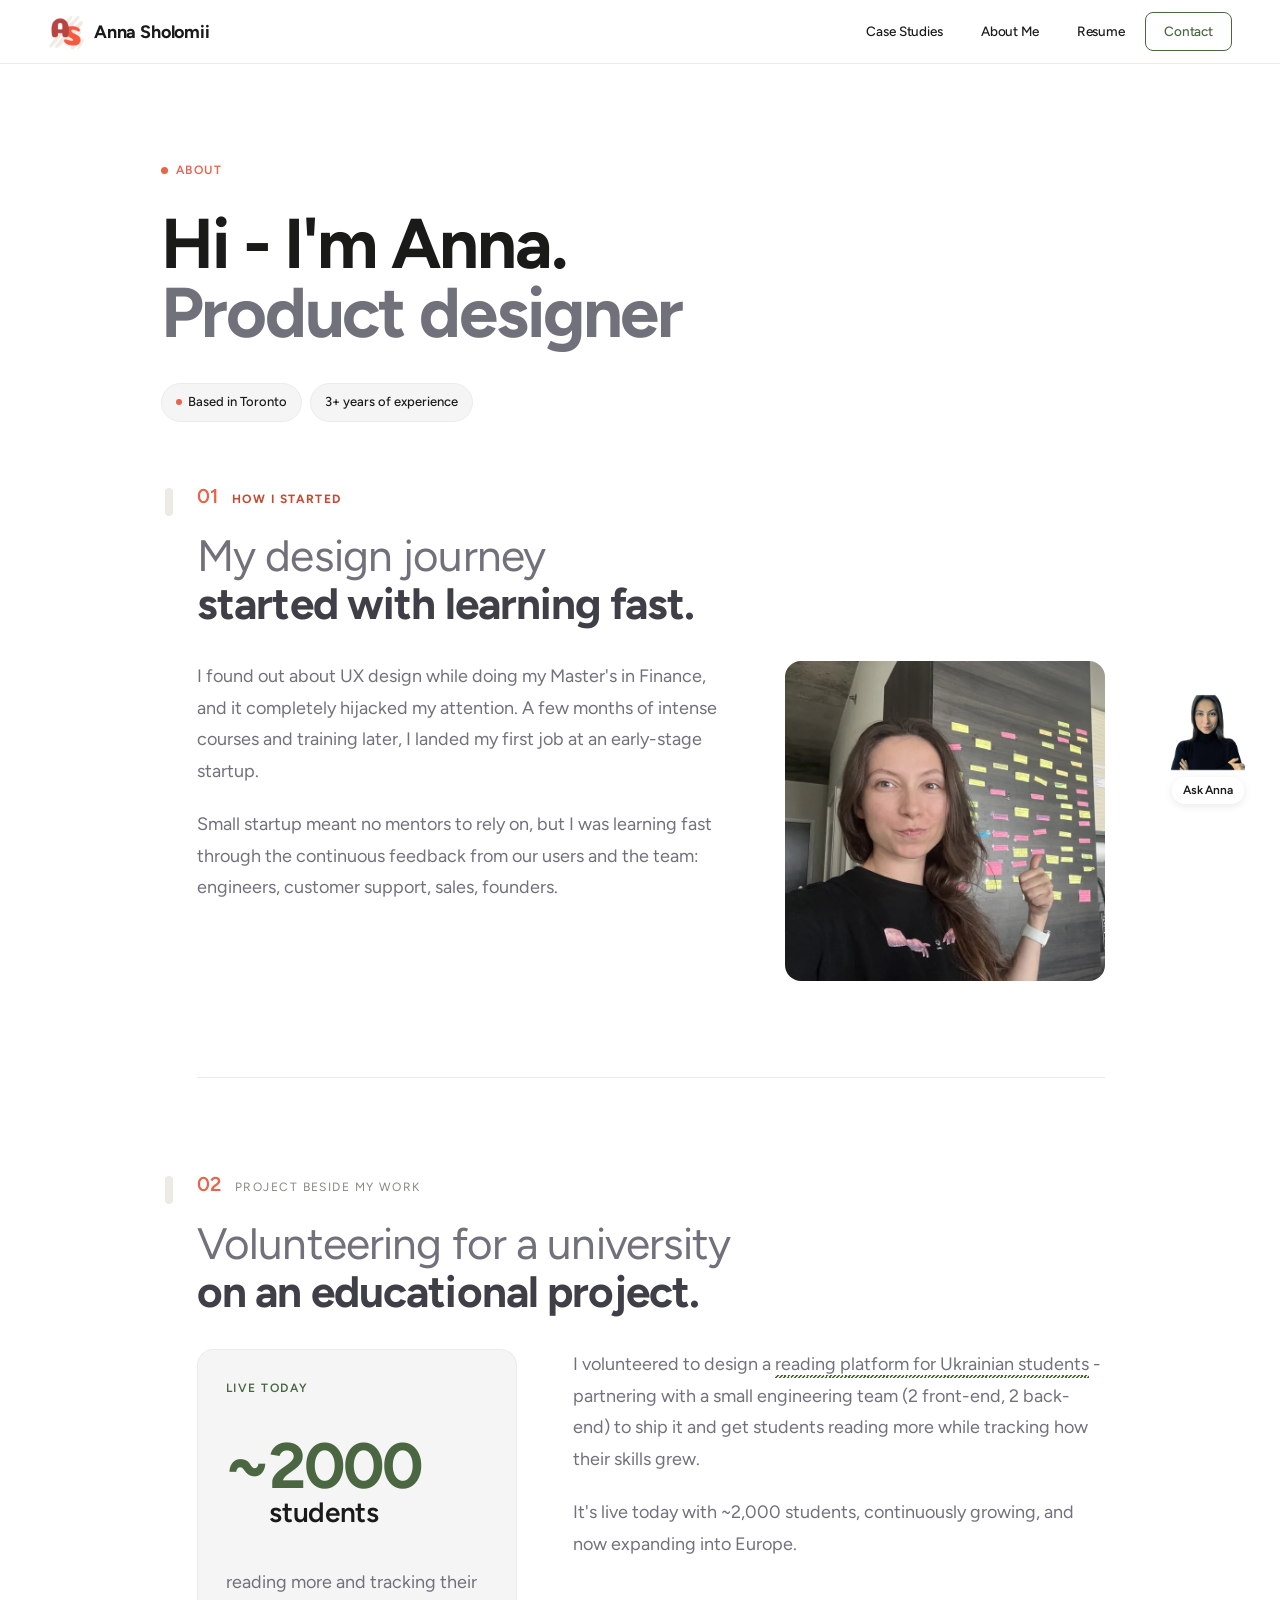
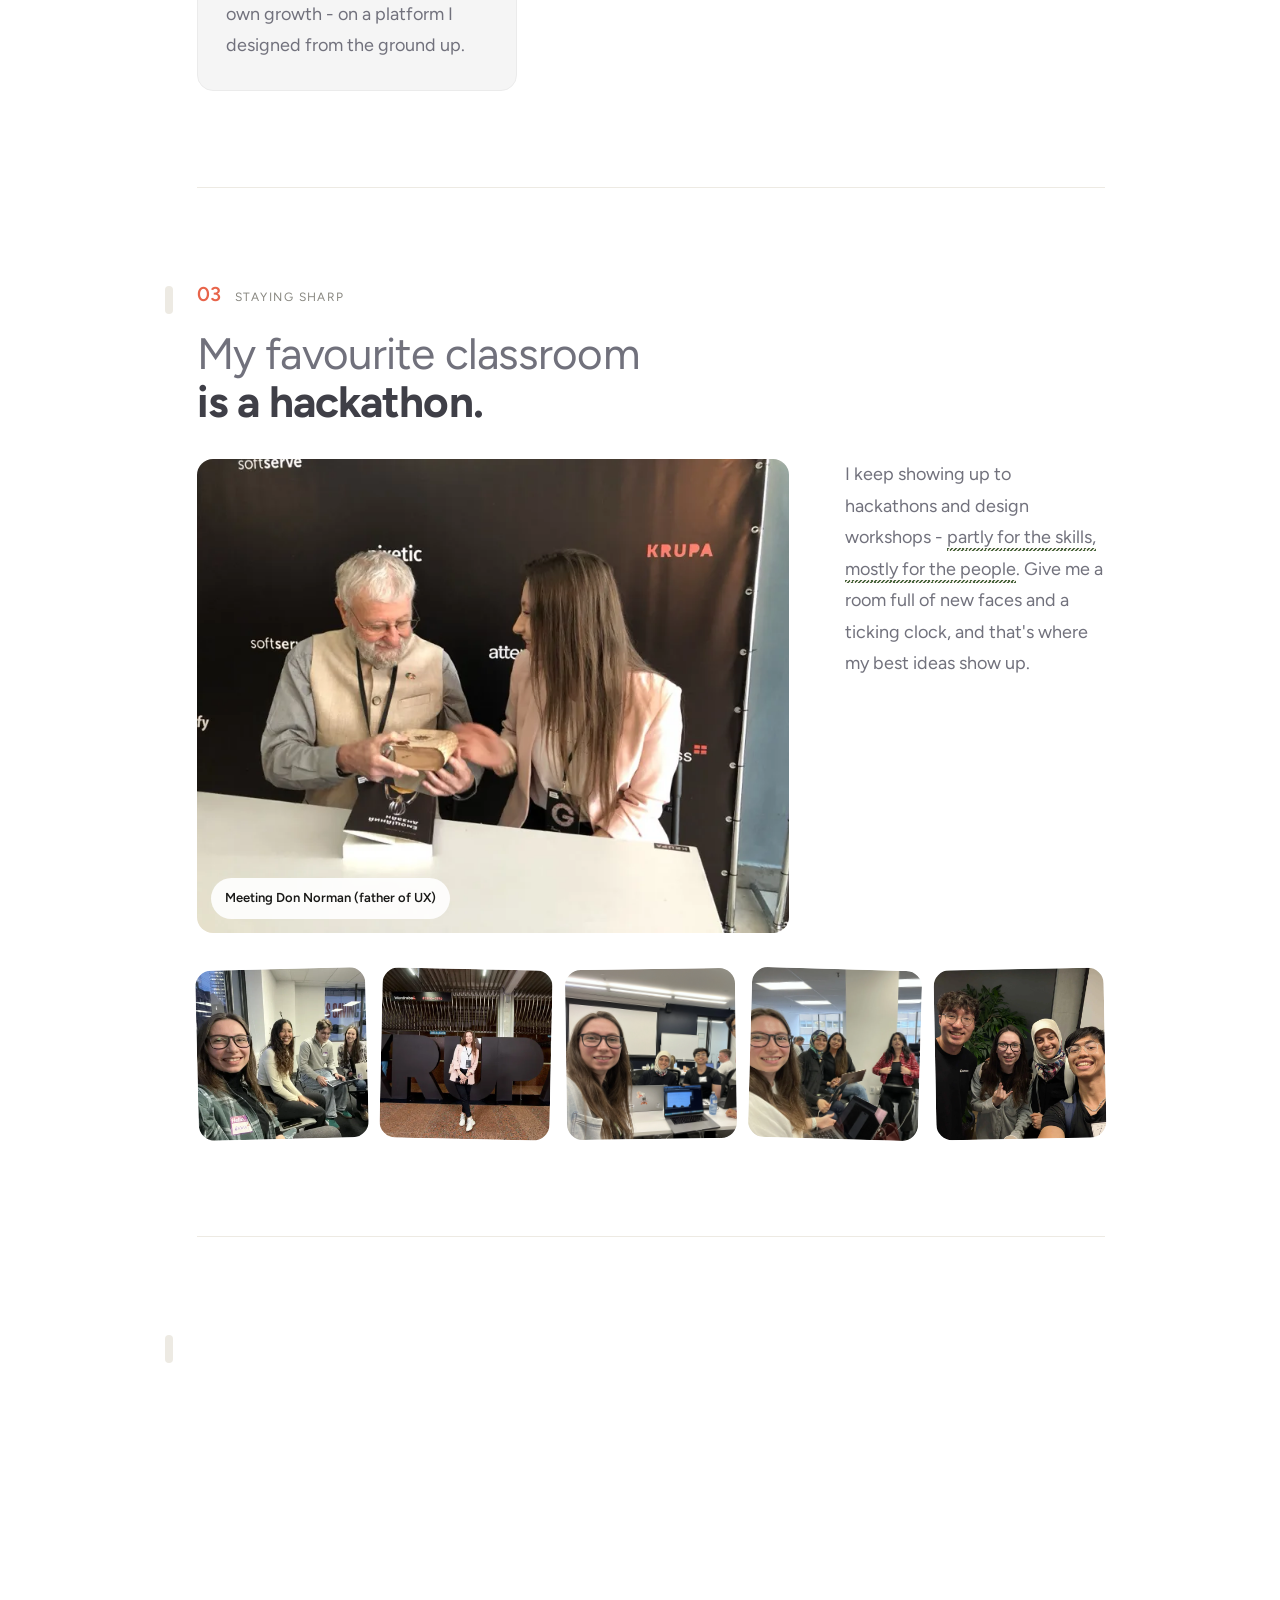
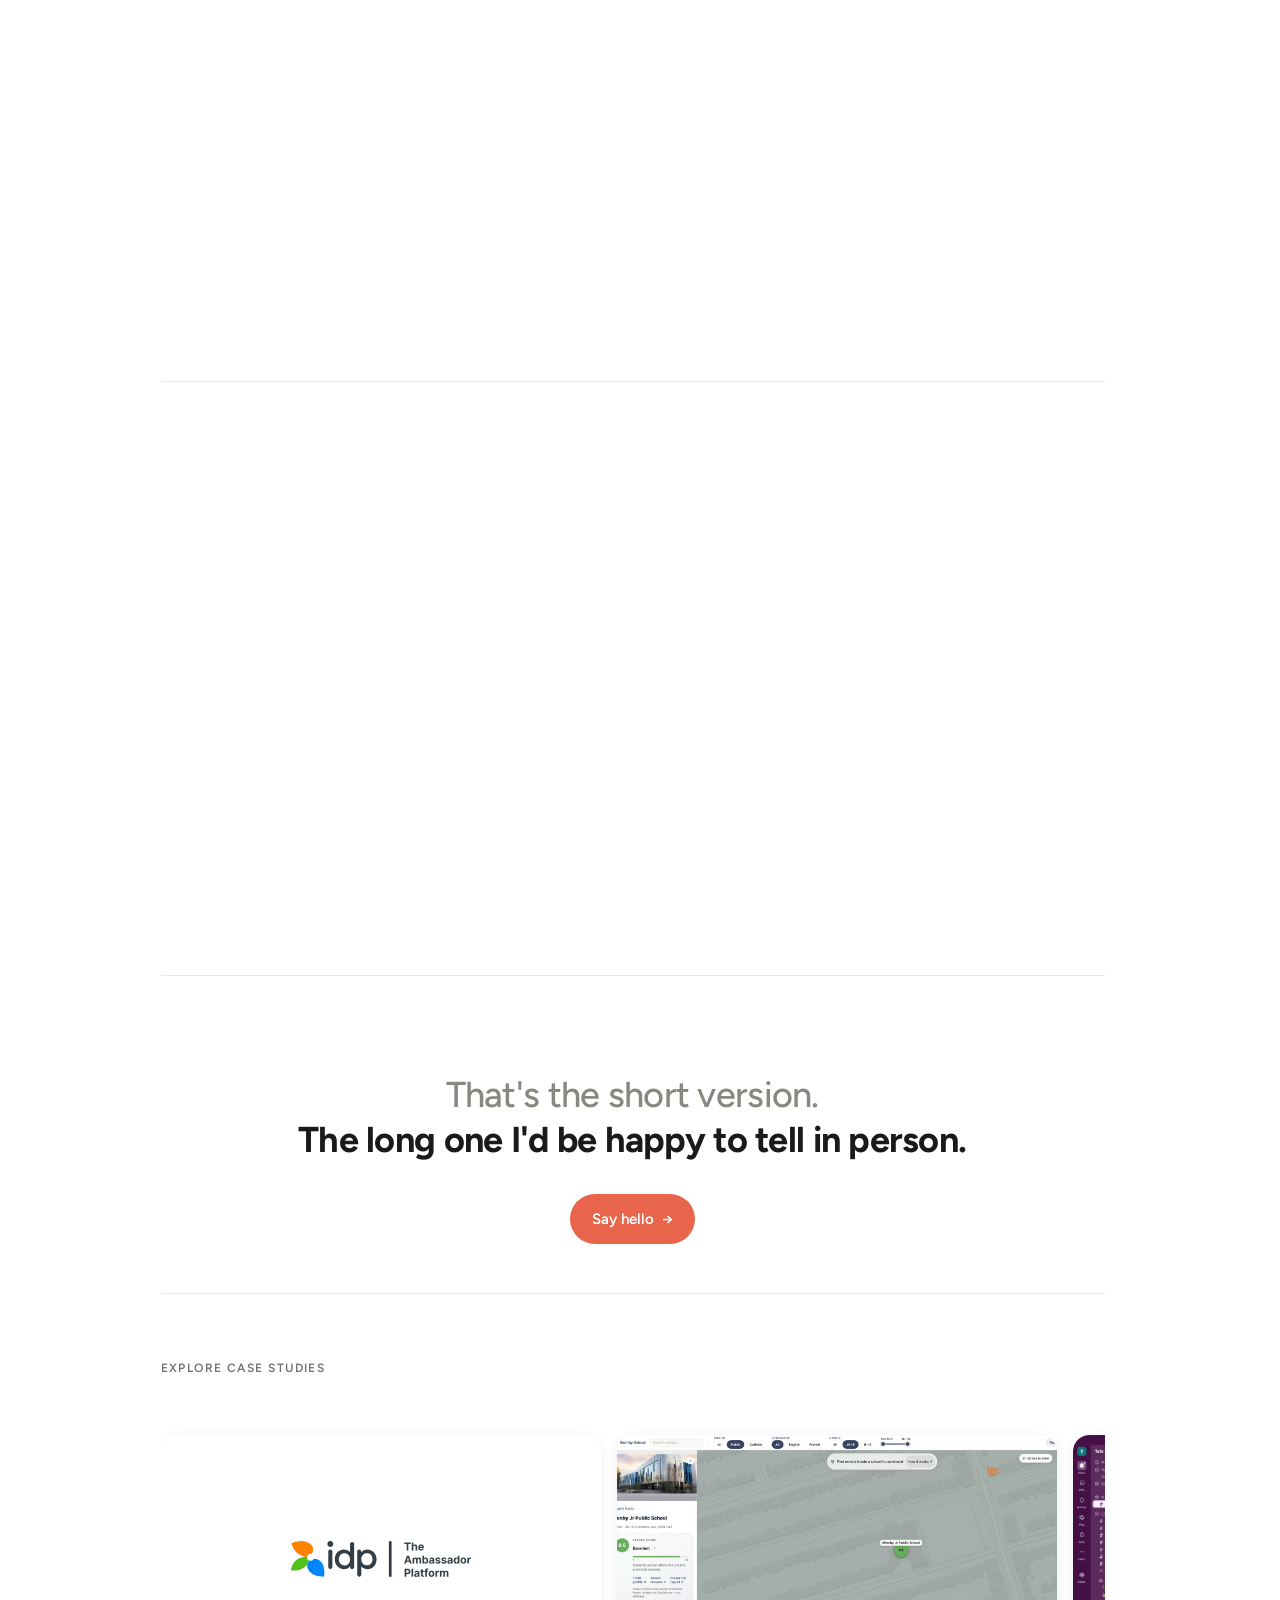
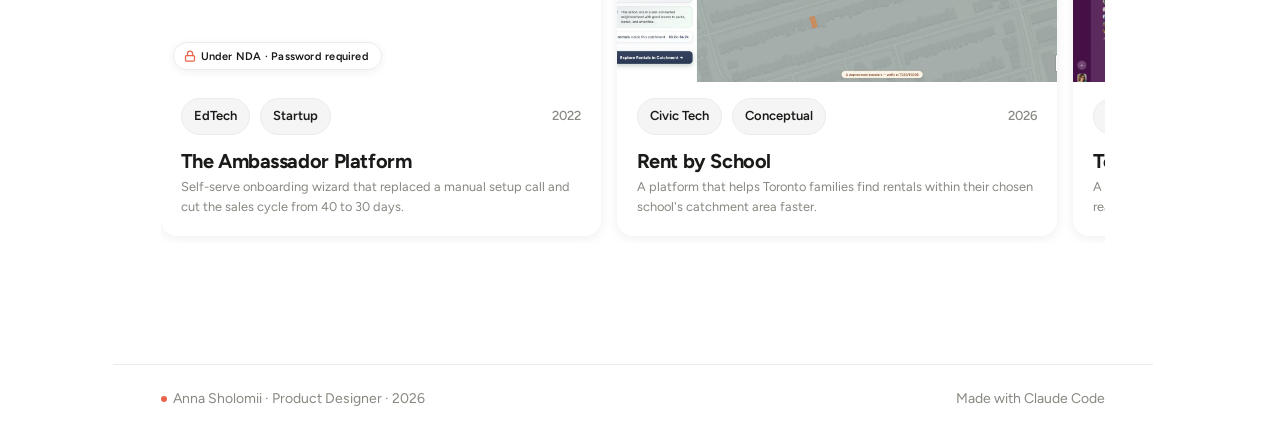
==== about.html @ 38efd7de "Add Vercel Analytics" ====
<!DOCTYPE html>
<html lang="en">
<head>
<meta charset="UTF-8">
<meta name="viewport" content="width=device-width, initial-scale=1.0">
<title>About - Anna Sholomii</title>
<link rel="icon" type="image/png" href="/Logo_upd.webp?v=2" />
<link rel="apple-touch-icon" href="/Logo_upd.webp?v=2" />
<link href="https://fonts.googleapis.com/css2?family=Figtree:ital,wght@0,300;0,400;0,500;0,600;1,400&display=swap" rel="stylesheet">
<link rel="stylesheet" href="styles.css?v=87">
</head>
<body>

<nav class="nav">
  <a href="index.html" class="nav-name">
    <img src="/Logo_upd.webp?v=2" alt="AS" width="36" height="36" style="display:block;flex-shrink:0;border-radius:8px"> <span style="font-family:'Figtree',sans-serif;font-weight:700;font-size:1.125rem;color:var(--color-ink);letter-spacing:-.01em;line-height:1">Anna Sholomii</span>
  </a>
  <div class="nav-tabs" id="nav-tabs">
    <a href="work.html" class="tab-btn">Case Studies</a>
    <a href="about.html" class="tab-btn active">About Me</a>
    <a href="resume.html" class="tab-btn">Resume</a>
    <a href="contact.html" class="tab-btn contact-btn">Contact</a>
  </div>
</nav>

<div class="about-pnav" id="about-pnav">
  <span class="about-pnav-label">About me</span>
  <a href="#getting-started"    data-s="getting-started">How I started</a>
  <a href="#meaningful-project" data-s="meaningful-project">Side project</a>
  <a href="#staying-sharp"      data-s="staying-sharp">Staying sharp</a>
  <a href="#outside-of-work"    data-s="outside-of-work">Outside of work</a>
  <a href="#principles"         data-s="principles">Principles</a>
  <a href="#my-work"            data-s="my-work">Case studies</a>
</div>

<main>
  <div class="container">

    <!-- ─── MY STORY ─── -->
    <section class="about-section">

      <div class="story-hero">
        <div class="story-hero-left">
          <div class="story-eyebrow story-reveal"><span class="story-dot story-dot--pulse"></span>About</div>
          <h1 class="about-name story-reveal" data-delay="40">Hi - I'm Anna.<br><em>Product designer</em></h1>
          <div class="story-tags story-reveal" data-delay="160">
            <span class="story-tag"><span class="story-dot"></span>Based in Toronto</span>
            <span class="story-tag">3+ years of experience</span>
          </div>
        </div>
      </div>

      <div class="story-timeline">
        <div class="story-timeline-rail"><div class="story-timeline-fill"></div></div>

        <div class="story-beat" id="getting-started">
          <span class="story-beat-node"></span>
          <div class="story-beat-num story-reveal"><span class="n">01</span><span class="l">How I started</span></div>
          <h3 class="story-beat-h story-reveal" data-delay="60">My design journey<br><strong>started with learning fast.</strong></h3>
          <div class="story-beat-row">
            <div class="story-beat-text story-reveal" data-delay="80">
              <p>I found out about UX design while doing my Master's in Finance, and it completely hijacked my attention. A few months of intense courses and training later, I landed my first job at an early-stage startup.</p>
              <p>Small startup meant no mentors to rely on, but I was learning fast through the continuous feedback from our users and the team: engineers, customer support, sales, founders.</p>
            </div>
            <div class="story-beat-photo story-reveal" data-delay="160">
              <img src="About%20me%20section/design_process.webp" alt="Anna in front of a wall of sticky notes from a design workshop, thumbs up">
            </div>
          </div>
        </div>

        <hr class="d">
        <div class="story-beat story-beat--project" id="meaningful-project">
          <span class="story-beat-node"></span>
          <div class="story-beat-num story-reveal"><span class="n">02</span><span class="l">Project beside my work</span></div>
          <h3 class="story-beat-h story-reveal" data-delay="60">Volunteering for a university<br><strong>on an educational project.</strong></h3>
          <div class="story-beat-row story-beat-row--impact story-reveal" data-delay="80">
            <div class="story-impact">
              <div class="story-impact-label">Live today</div>
              <div class="story-impact-stat">
                <span class="story-impact-tilde" aria-hidden="true">~</span>
                <div class="story-impact-num">2000</div>
                <div class="story-impact-unit">students</div>
              </div>
              <p>reading more and tracking their own growth - on a platform I designed from the ground up.</p>
            </div>
            <div class="story-beat-text">
              <p>I volunteered to design a <span style="background-image:repeating-linear-gradient(-52deg,transparent,transparent 1.5px,#EFEAE2 1.5px,#EFEAE2 3px),linear-gradient(var(--color-sage-dark),var(--color-sage-dark));background-size:100% 3px;background-position:0 100%;background-repeat:no-repeat;padding-bottom:3px">reading platform for Ukrainian students</span> - partnering with a small engineering team (2 front-end, 2 back-end) to ship it and get students reading more while tracking how their skills grew.</p>
              <p>It's live today with ~2,000 students, continuously growing, and now expanding into Europe.</p>
            </div>
          </div>
        </div>

        <hr class="d">
        <div class="story-beat" id="staying-sharp">
          <span class="story-beat-node"></span>
          <div class="story-beat-num story-reveal"><span class="n">03</span><span class="l">Staying sharp</span></div>
          <h3 class="story-beat-h story-reveal" data-delay="60">My favourite classroom<br><strong>is a hackathon.</strong></h3>
          <div class="story-beat-row reverse" style="margin-bottom:clamp(26px,4vh,40px)">
            <div class="story-beat-text story-reveal" data-delay="80">
              <p>I keep showing up to hackathons and design workshops - <span style="background-image:repeating-linear-gradient(-52deg,transparent,transparent 1.5px,#EFEAE2 1.5px,#EFEAE2 3px),linear-gradient(var(--color-sage-dark),var(--color-sage-dark));background-size:100% 3px;background-position:0 100%;background-repeat:no-repeat;padding-bottom:3px">partly for the skills, mostly for the people</span>. Give me a room full of new faces and a ticking clock, and that's where my best ideas show up.</p>
            </div>
            <figure class="story-feature-photo story-reveal" data-delay="160">
              <img src="About%20me%20section/with_don_norman.webp" alt="Anna meeting Don Norman at a conference">
              <figcaption class="story-badge">Meeting Don Norman (father of UX)</figcaption>
            </figure>
          </div>
          <div class="story-gallery story-reveal" data-delay="120">
            <div class="story-gallery-item story-tilt-1"><img src="About%20me%20section/hackathon1.webp" alt="Hackathon team, laptops open"></div>
            <div class="story-gallery-item story-tilt-2"><img src="About%20me%20section/workshop1.webp" alt="Anna at a conference, KRUPA sign"></div>
            <div class="story-gallery-item story-tilt-3"><img src="About%20me%20section/hackathon2.webp" alt="Design workshop, name tags"></div>
            <div class="story-gallery-item story-tilt-4"><img src="About%20me%20section/hackathon3.webp" alt="Hackathon team gathered around laptops"></div>
            <div class="story-gallery-item story-tilt-5"><img src="About%20me%20section/hackathon4.webp" alt="Anna with hackathon teammates, group selfie"></div>
          </div>
        </div>

        <hr class="d">
        <div class="story-beat" id="outside-of-work">
          <span class="story-beat-node"></span>
          <div class="story-beat-num story-reveal"><span class="n">04</span><span class="l">Outside of work</span></div>
          <h3 class="story-beat-h story-reveal" data-delay="60">When I'm not<br><strong>designing.</strong></h3>
          <div class="story-beat-row">
            <div class="story-beat-text story-reveal" data-delay="80">
              <p>You'll find me at the gym, deep in a book about cognitive biases (handy in design, hazardous at dinner parties), or attempting a recipe I've never tried.</p>
            </div>
            <div class="story-pair">
              <div class="story-pair-item story-pair-item--bottom story-reveal" data-delay="140"><img src="About%20me%20section/gym2.webp" alt="Anna at the gym"></div>
              <div class="story-pair-item story-pair-item--top story-reveal" data-delay="220"><img src="About%20me%20section/toronto.webp" alt="Anna sitting by the water with the Toronto skyline behind her"></div>
            </div>
          </div>
        </div>

      </div>

    </section>

    <hr class="d">
    <!-- ─── PRINCIPLES OF MY WORK ─── -->
    <section class="about-section story-principles" id="principles">
      <div class="story-beat-num story-reveal"><span class="n">05</span><span class="l">Principles of my work</span></div>
      <h3 class="story-beat-h story-reveal" data-delay="60">Three things I keep<br><strong>coming back to.</strong></h3>
      <div class="story-principle-cards">
        <div class="story-principle-card story-principle-card--lavender story-reveal" data-delay="80">
          <div class="story-principle-num">01</div>
          <h3>Talk to everyone</h3>
          <p>Engineers, sales, founders, users - the best calls rarely come from the design tool. They come from the conversation.</p>
        </div>
        <div class="story-principle-card story-principle-card--sage story-reveal" data-delay="160">
          <div class="story-principle-num">02</div>
          <h3>Ship fast, learn faster</h3>
          <p>Get something real in front of people early, collect feedback fast, and adjust - rather than polishing in isolation.</p>
        </div>
        <div class="story-principle-card story-principle-card--sand story-reveal" data-delay="240">
          <div class="story-principle-num">03</div>
          <h3>Make it last</h3>
          <p>The work I'm proudest of is still running years later. That's the standard I hold myself to.</p>
        </div>
      </div>
    </section>

    <hr class="d">
    <div class="story-closing">
      <p class="story-closing-text story-reveal">That's the short version.<br><strong>The long one I'd be happy to tell in person.</strong></p>
      <a href="contact.html" class="story-closing-cta story-reveal" data-delay="80">Say hello <span>→</span></a>
    </div>

    <hr class="d">
    <!-- ─── EXPLORE CASE STUDIES ─── -->
    <section class="about-section" id="my-work" style="padding-bottom:120px">
      <div class="about-section-head">
        <span class="idx-label">Explore case studies</span>
      </div>
      <div class="about-cs-scroll">
        <div class="about-cs-track">

          <a class="about-cs-card" href="ambassador-case-study.html">
            <div class="hcp-slide-img" style="background:#fff;display:flex;align-items:center;justify-content:center;padding:16px">
              <img src="/The%20Ambassador%20Platform%20logo.svg" alt="The Ambassador Platform" style="max-width:180px;width:100%;height:auto;display:block">
              <span class="cs-protected-badge" aria-label="Under NDA, password required">
                <svg width="12" height="12" viewBox="0 0 24 24" fill="none" stroke="currentColor" stroke-width="2.5" stroke-linecap="round" stroke-linejoin="round" aria-hidden="true"><rect x="3" y="11" width="18" height="11" rx="2" ry="2"/><path d="M7 11V7a5 5 0 0 1 10 0v4"/></svg>
                Under NDA · Password required
              </span>
              <div class="hcp-img-overlay"><span class="hcp-glass-btn"><svg width="11" height="11" viewBox="0 0 24 24" fill="none" stroke="currentColor" stroke-width="2.5" stroke-linecap="round" stroke-linejoin="round"><rect x="3" y="11" width="18" height="11" rx="2" ry="2"/><path d="M7 11V7a5 5 0 0 1 10 0v4"/></svg>Under NDA · Password required</span></div>
            </div>
            <div class="hcp-slide-info">
              <div class="cs-preview-tags"><span class="cs-preview-tag">EdTech</span><span class="cs-preview-tag">Startup</span><span class="cs-preview-tag cs-preview-tag--muted">2022</span></div>
              <h3 class="hcp-slide-title">The Ambassador Platform</h3>
              <p class="hcp-slide-desc">Self-serve onboarding wizard that replaced a manual setup call and cut the sales cycle from 40 to 30 days.</p>
            </div>
          </a>

          <a class="about-cs-card rbs-hover-card" href="schoolmap-case-study.html">
            <div class="hcp-slide-img">
              <img src="/Rent-by-school-preview.webp?v=2" alt="Rent by School" style="object-fit:cover;object-position:center top">
              <video class="rbs-hover-video" data-src="/Rent_by_School_app.mp4" muted loop playsinline preload="none"></video>
              <div class="hcp-img-overlay"><span class="hcp-glass-btn"><svg width="11" height="11" viewBox="0 0 24 24" fill="none" stroke="currentColor" stroke-width="2.5" stroke-linecap="round" stroke-linejoin="round"><path d="M5 12h14M12 5l7 7-7 7"/></svg>View case study</span></div>
            </div>
            <div class="hcp-slide-info">
              <div class="cs-preview-tags"><span class="cs-preview-tag">Civic Tech</span><span class="cs-preview-tag">Conceptual</span><span class="cs-preview-tag cs-preview-tag--muted">2026</span></div>
              <h3 class="hcp-slide-title">Rent by School</h3>
              <p class="hcp-slide-desc">A platform that helps Toronto families find rentals within their chosen school's catchment area faster.</p>
            </div>
          </a>

          <a class="about-cs-card" href="telo-case-study.html">
            <div class="hcp-slide-img">
              <img src="/Iteration%204%20-%20After%20-%20Give%20the%20ability%20to%20leave%20feedback%20with%20the%20comment.webp" alt="Telo">
              <div class="hcp-img-overlay"><span class="hcp-glass-btn"><svg width="11" height="11" viewBox="0 0 24 24" fill="none" stroke="currentColor" stroke-width="2.5" stroke-linecap="round" stroke-linejoin="round"><path d="M5 12h14M12 5l7 7-7 7"/></svg>View case study</span></div>
            </div>
            <div class="hcp-slide-info">
              <div class="cs-preview-tags"><span class="cs-preview-tag">B2B SaaS</span><span class="cs-preview-tag">Conceptual</span><span class="cs-preview-tag cs-preview-tag--muted">2026</span></div>
              <h3 class="hcp-slide-title">Telo</h3>
              <p class="hcp-slide-desc">A Slack-native alert that tells SaaS founders whether a metric drop is real and what to do next, reducing decision-making time.</p>
            </div>
          </a>

          <!-- duplicates for seamless loop -->

          <a class="about-cs-card" href="ambassador-case-study.html" aria-hidden="true" tabindex="-1">
            <div class="hcp-slide-img" style="background:#fff;display:flex;align-items:center;justify-content:center;padding:16px">
              <img src="/The%20Ambassador%20Platform%20logo.svg" alt="" aria-hidden="true" style="max-width:180px;width:100%;height:auto;display:block">
              <span class="cs-protected-badge" aria-hidden="true">
                <svg width="12" height="12" viewBox="0 0 24 24" fill="none" stroke="currentColor" stroke-width="2.5" stroke-linecap="round" stroke-linejoin="round"><rect x="3" y="11" width="18" height="11" rx="2" ry="2"/><path d="M7 11V7a5 5 0 0 1 10 0v4"/></svg>
                Under NDA · Password required
              </span>
              <div class="hcp-img-overlay"><span class="hcp-glass-btn"><svg width="11" height="11" viewBox="0 0 24 24" fill="none" stroke="currentColor" stroke-width="2.5" stroke-linecap="round" stroke-linejoin="round"><rect x="3" y="11" width="18" height="11" rx="2" ry="2"/><path d="M7 11V7a5 5 0 0 1 10 0v4"/></svg>Under NDA · Password required</span></div>
            </div>
            <div class="hcp-slide-info">
              <div class="cs-preview-tags"><span class="cs-preview-tag">EdTech</span><span class="cs-preview-tag">Startup</span><span class="cs-preview-tag cs-preview-tag--muted">2022</span></div>
              <h3 class="hcp-slide-title">The Ambassador Platform</h3>
              <p class="hcp-slide-desc">Self-serve onboarding wizard that replaced a manual setup call and cut the sales cycle from 40 to 30 days.</p>
            </div>
          </a>

          <a class="about-cs-card" href="schoolmap-case-study.html" aria-hidden="true" tabindex="-1">
            <div class="hcp-slide-img">
              <img src="/Rent-by-school-preview.webp?v=2" alt="" aria-hidden="true" style="object-fit:cover;object-position:center top">
              <div class="hcp-img-overlay"><span class="hcp-glass-btn"><svg width="11" height="11" viewBox="0 0 24 24" fill="none" stroke="currentColor" stroke-width="2.5" stroke-linecap="round" stroke-linejoin="round"><path d="M5 12h14M12 5l7 7-7 7"/></svg>View case study</span></div>
            </div>
            <div class="hcp-slide-info">
              <div class="cs-preview-tags"><span class="cs-preview-tag">Civic Tech</span><span class="cs-preview-tag">Conceptual</span><span class="cs-preview-tag cs-preview-tag--muted">2026</span></div>
              <h3 class="hcp-slide-title">Rent by School</h3>
              <p class="hcp-slide-desc">A platform that helps Toronto families find rentals within their chosen school's catchment area faster.</p>
            </div>
          </a>
          <a class="about-cs-card" href="telo-case-study.html" aria-hidden="true" tabindex="-1">
            <div class="hcp-slide-img">
              <img src="/Iteration%204%20-%20After%20-%20Give%20the%20ability%20to%20leave%20feedback%20with%20the%20comment.webp" alt="" aria-hidden="true">
              <div class="hcp-img-overlay"><span class="hcp-glass-btn"><svg width="11" height="11" viewBox="0 0 24 24" fill="none" stroke="currentColor" stroke-width="2.5" stroke-linecap="round" stroke-linejoin="round"><path d="M5 12h14M12 5l7 7-7 7"/></svg>View case study</span></div>
            </div>
            <div class="hcp-slide-info">
              <div class="cs-preview-tags"><span class="cs-preview-tag">B2B SaaS</span><span class="cs-preview-tag">Conceptual</span><span class="cs-preview-tag cs-preview-tag--muted">2026</span></div>
              <h3 class="hcp-slide-title">Telo</h3>
              <p class="hcp-slide-desc">A Slack-native alert that tells SaaS founders whether a metric drop is real and what to do next, reducing decision-making time.</p>
            </div>
          </a>

        </div>
      </div>
    </section>

  </div>
</main>

<footer class="site-footer">
  <div class="footer-left">
    <span class="nav-name-dot" style="background:var(--color-coral)"></span>
    Anna Sholomii · Product Designer · 2026
  </div>
  <div>Made with Claude Code</div>
</footer>

<style>
body{overflow-x:hidden}
hr.d{border:none;border-top:1px solid var(--color-linen);margin:0}

/* ─── ABOUT PAGE SIDE NAV ─── */
.about-pnav{position:fixed;left:clamp(16px,2.5vw,44px);top:calc(64px + clamp(28px,5vh,52px));z-index:100;display:flex;flex-direction:column;gap:0;min-width:128px}
.about-pnav-label{font-size:0.75rem;color:var(--color-stone);letter-spacing:.1em;text-transform:uppercase;font-weight:600;white-space:nowrap;margin-bottom:14px;display:block}
.about-pnav a{font-size:0.875rem;color:var(--color-stone);text-decoration:none;padding:4px 0 4px 14px;white-space:nowrap;display:block;transition:color .2s;position:relative;line-height:1.35}
.about-pnav a:hover{color:var(--color-ink)}
.about-pnav a.active{color:var(--color-coral-dark);font-weight:600}
.about-pnav a.active::before{content:'';position:absolute;left:0;top:50%;transform:translateY(-50%);width:4px;height:22px;border-radius:4px;background-color:var(--color-coral);background-image:repeating-linear-gradient(-52deg,transparent,transparent 1.5px,#EFEAE2 1.5px,#EFEAE2 3px)}
@media(max-width:1280px){.about-pnav{display:none}}

/* ─── HIDE TIMELINE SCROLL LINE ─── */
.story-timeline-rail{display:none}

#anna-bot{position:fixed;bottom:96px;right:32px;z-index:500;display:flex;flex-direction:column;align-items:flex-end;gap:10px}
.bot-trigger-wrap{display:flex;flex-direction:column;align-items:center;gap:5px;cursor:pointer}
.bot-ask-label{font-family:'Figtree',sans-serif;font-size:0.75rem;font-weight:600;color:#1A1A18;letter-spacing:-.01em;background:rgba(255,255,255,.88);-webkit-backdrop-filter:blur(6px);backdrop-filter:blur(6px);padding:3px 11px;border-radius:999px;box-shadow:0 2px 8px rgba(0,0,0,.09);white-space:nowrap}
.bot-trigger{width:80px;height:92px;border:none;cursor:pointer;box-shadow:none;transition:transform .2s;position:relative;flex-shrink:0;padding:0;background:transparent;display:flex;align-items:center;justify-content:center;overflow:visible}
.bot-trigger:hover{transform:scale(1.06);transform-origin:center bottom}
.bot-trigger img{width:80px;height:88px;object-fit:contain;object-position:center top;display:block;flex-shrink:0}
.bot-head img{object-fit:contain;object-position:center top}
.bot-tooltip{background:#1A1A18;color:#fff;font-family:'Figtree',sans-serif;font-size:0.875rem;font-weight:500;padding:9px 14px;border-radius:12px;white-space:nowrap;box-shadow:0 4px 16px rgba(0,0,0,.18);position:relative;opacity:0;transition:opacity .25s,transform .25s;pointer-events:none}
.bot-tooltip::after{content:'';position:absolute;right:18px;bottom:-6px;width:10px;height:10px;background:#1A1A18;clip-path:polygon(0 0,100% 0,50% 100%)}
.bot-tooltip.show{opacity:1;transform:translateY(-2px);pointer-events:auto;cursor:pointer}
.bot-panel{width:320px;background:#fff;border:1px solid #EDEAE3;border-radius:16px;box-shadow:0 8px 48px rgba(0,0,0,.12);display:none;flex-direction:column;overflow:hidden;transform:translateY(12px) scale(.97);opacity:0;pointer-events:none;transition:opacity .25s,transform .25s;max-height:520px}
.bot-panel.open{display:flex;opacity:1;transform:translateY(0) scale(1);pointer-events:all}
.bot-head{display:flex;align-items:center;gap:10px;padding:16px 18px;border-bottom:1px solid #EDEAE3;background:#FAF7F2}
.bot-head img{width:36px;height:36px;object-fit:contain;flex-shrink:0}
.bot-head-text{flex:1}
.bot-head-name{font-size:0.9375rem;font-weight:700;color:#1A1A18;letter-spacing:-.01em}
.bot-head-sub{font-size:0.75rem;color:#888780;margin-top:1px}
.bot-close{background:none;border:none;cursor:pointer;color:#888780;font-size:1.25rem;line-height:1;padding:4px;border-radius:8px;transition:background .15s}
.bot-close:hover{background:#EDEAE3;color:#1A1A18}
.bot-messages{flex:1;overflow-y:auto;padding:16px;display:flex;flex-direction:column;gap:10px;min-height:100px;max-height:260px}
.bot-msg{background:#FAF7F2;border:1px solid #EDEAE3;border-radius:12px 12px 12px 4px;padding:10px 13px;font-size:0.875rem;line-height:1.6;color:#1A1A18;animation:msgIn .2s ease}
.bot-msg b{color:#4A6741}
.bot-user-msg{background:#4A6741;color:#fff;border-radius:12px 12px 4px 12px;padding:10px 13px;font-size:0.875rem;line-height:1.6;align-self:flex-end;border:none}
@keyframes msgIn{from{opacity:0;transform:translateY(4px)}to{opacity:1;transform:none}}
.bot-chips{padding:0 16px 12px;display:flex;flex-direction:column;gap:6px}
.bot-chip{background:none;border:1px solid #EDEAE3;border-radius:8px;padding:8px 12px;font-family:'Figtree',sans-serif;font-size:0.875rem;font-weight:500;color:#1A1A18;cursor:pointer;text-align:left;transition:background .15s,border-color .15s;line-height:1.3}
.bot-chip:hover{background:#FAF7F2;border-color:#D4C5B0}
.bot-input-row{display:flex;gap:8px;padding:12px 16px;border-top:1px solid #EDEAE3;background:#FAF7F2}
.bot-input{flex:1;border:1px solid #EDEAE3;border-radius:8px;padding:8px 12px;font-family:'Figtree',sans-serif;font-size:0.875rem;color:#1A1A18;background:#fff;outline:none;transition:border-color .15s}
.bot-input:focus{border-color:#4A6741}
.bot-send{background:#4A6741;color:#fff;border:none;border-radius:8px;width:34px;height:34px;cursor:pointer;display:flex;align-items:center;justify-content:center;flex-shrink:0;transition:opacity .15s}
.bot-send:hover{opacity:.85}
</style>
<div id="anna-bot">
  <div class="bot-panel" id="bot-panel">
    <div class="bot-head">
      <img src="/anna-avatar-cutout.webp?v=4" alt="Anna">
      <div class="bot-head-text">
        <div class="bot-head-name">Ask Anna</div>
        <div class="bot-head-sub">About Anna</div>
      </div>
      <button class="bot-close" onclick="closeBot()">&#215;</button>
    </div>
    <div class="bot-messages" id="bot-messages">
      <div class="bot-msg">Hi! I can answer questions about my work and process. Pick one below or type your own.</div>
    </div>
    <div class="bot-chips" id="bot-chips">
      <button class="bot-chip" onclick="ask(this.textContent)">What's your design background?</button>
      <button class="bot-chip" onclick="ask(this.textContent)">What tools do you use?</button>
      <button class="bot-chip" onclick="ask(this.textContent)">What are you looking for next?</button>
      <button class="bot-chip" onclick="ask(this.textContent)">What do you care most about in your work?</button>
    </div>
    <div class="bot-input-row">
      <input class="bot-input" id="bot-input" placeholder="Ask anything&#x2026;" onkeydown="if(event.key===&#39;Enter&#39;)sendMsg()"/>
      <button class="bot-send" onclick="sendMsg()"><svg width="14" height="14" viewBox="0 0 24 24" fill="none" stroke="currentColor" stroke-width="2.5" stroke-linecap="round" stroke-linejoin="round"><line x1="22" y1="2" x2="11" y2="13"/><polygon points="22 2 15 22 11 13 2 9 22 2"/></svg></button>
    </div>
  </div>
  <div class="bot-trigger-wrap" onclick="toggleBot()">
    <button class="bot-trigger" aria-label="Ask Anna" style="pointer-events:none">
      <img src="/anna-avatar-cutout.webp?v=4" alt="Anna">
      
    </button>
    <span class="bot-ask-label">Ask Anna</span>
  </div>
</div>
<script>
(function(){
  var qa=[{k:["background","experience","history","years","started","career"],a:"My first product role was at <b>Ambassador Platform</b> - joining as the first designer when the company had ~50 clients, leaving three years later with 100+."},{k:["tool","figma","software","use","stack","design tool"],a:"Figma for everything design-related - components, prototypes, dev handoff. Maze and UserTesting for research. Mixpanel for usage data. And increasingly <b>Claude Code</b> for building side projects end-to-end, like Rent by School."},{k:["looking for","next","role","job","want","seek","open to"],a:"A product design role in a B2B SaaS team - ideally somewhere that takes research seriously and where design has real influence over product decisions. I want to be close to the problem, not just the output."},{k:["care","most about","value","important","matter","priority","drives","motivated"],a:"The moment where research stops being abstract and becomes a specific design decision. When a quote from an interview directly changes the way something works - that's when the job feels most worth doing. I care about that traceability."}];
  var open=false;
  setTimeout(function(){
    if(!open&&!sessionStorage.getItem('bot-seen-about')){
    }
  },3500);
  window.toggleBot=function(){open?closeBot():openBot()};
  window.openBot=function(){
    open=true;
    document.getElementById('bot-panel').classList.add('open');
    sessionStorage.setItem('bot-seen-about','1');
    setTimeout(function(){document.getElementById('bot-input').focus()},300);
  };
  window.closeBot=function(){open=false;document.getElementById('bot-panel').classList.remove('open')};
  window.ask=function(q){
    addMsg(q,'user');
    document.getElementById('bot-chips').style.display='none';
    var found=null,ql=q.toLowerCase();
    for(var i=0;i<qa.length;i++){
      if(qa[i].k.some(function(k){return ql.indexOf(k)!==-1})){found=qa[i];break}
    }
    setTimeout(function(){
      addMsg(found?found.a:'That\'s outside what I have scripted - but happy to talk. Reach out at <b>anna.sholomii@gmail.com</b> or LinkedIn.','bot');
      setTimeout(function(){document.getElementById('bot-chips').style.display='flex'},600);
    },480);
  };
  window.sendMsg=function(){
    var inp=document.getElementById('bot-input'),val=inp.value.trim();
    if(!val)return;inp.value='';ask(val);
  };
  function addMsg(text,from){
    var msgs=document.getElementById('bot-messages'),div=document.createElement('div');
    div.className=from==='user'?'bot-user-msg':'bot-msg';
    div.innerHTML=text;msgs.appendChild(div);msgs.scrollTop=msgs.scrollHeight;
  }
})();
</script>
<script>
(function(){
  document.querySelectorAll('.about-marquee .anna-marquee-img').forEach(function(img){
    img.addEventListener('mouseenter',function(){
      var track=img.closest('.anna-marquee-track');
      track.style.animation='none';
      track.offsetHeight;
      track.style.animation='';
    });
  });
})();
</script>
<nav class="bottom-nav" aria-label="Site navigation">
  <a href="index.html" class="bottom-nav-item">
    <svg width="22" height="22" viewBox="0 0 24 24" fill="none" stroke="currentColor" stroke-width="2" stroke-linecap="round" stroke-linejoin="round"><path d="M3 9l9-7 9 7v11a2 2 0 0 1-2 2H5a2 2 0 0 1-2-2z"/><polyline points="9 22 9 12 15 12 15 22"/></svg>
    <span>Home</span>
  </a>
  <a href="work.html" class="bottom-nav-item">
    <svg width="22" height="22" viewBox="0 0 24 24" fill="none" stroke="currentColor" stroke-width="2" stroke-linecap="round" stroke-linejoin="round"><rect x="2" y="7" width="20" height="14" rx="2" ry="2"/><path d="M16 7V5a2 2 0 0 0-2-2h-4a2 2 0 0 0-2 2v2"/></svg>
    <span>Work</span>
  </a>
  <a href="about.html" class="bottom-nav-item active">
    <svg width="22" height="22" viewBox="0 0 24 24" fill="none" stroke="currentColor" stroke-width="2" stroke-linecap="round" stroke-linejoin="round"><path d="M20 21v-2a4 4 0 0 0-4-4H8a4 4 0 0 0-4 4v2"/><circle cx="12" cy="7" r="4"/></svg>
    <span>About</span>
  </a>
  <a href="contact.html" class="bottom-nav-item">
    <svg width="22" height="22" viewBox="0 0 24 24" fill="none" stroke="currentColor" stroke-width="2" stroke-linecap="round" stroke-linejoin="round"><path d="M4 4h16c1.1 0 2 .9 2 2v12c0 1.1-.9 2-2 2H4c-1.1 0-2-.9-2-2V6c0-1.1.9-2 2-2z"/><polyline points="22,6 12,13 2,6"/></svg>
    <span>Contact</span>
  </a>
</nav>
<script>(function(){var l=0,n=document.querySelector(".bottom-nav");if(!n)return;window.addEventListener("scroll",function(){var y=window.scrollY;if(y>l+4)n.classList.add("nav-hidden");else if(y<l-4)n.classList.remove("nav-hidden");l=y},{passive:true})})();</script>
<script>
(function(){
  var reduce = window.matchMedia('(prefers-reduced-motion: reduce)').matches;

  var reveals = Array.prototype.slice.call(document.querySelectorAll('.story-reveal'));
  if (reduce) {
    reveals.forEach(function (el) { el.classList.add('is-in'); });
  } else {
    reveals.forEach(function (el) {
      var d = el.getAttribute('data-delay');
      if (d) { el.style.transitionDelay = d + 'ms, ' + d + 'ms'; }
    });
    var io = new IntersectionObserver(function (entries) {
      entries.forEach(function (e) {
        if (e.isIntersecting) { e.target.classList.add('is-in'); io.unobserve(e.target); }
      });
    }, { threshold: 0.12, rootMargin: '0px 0px -7% 0px' });
    reveals.forEach(function (el) { io.observe(el); });
  }

  var nodes = Array.prototype.slice.call(document.querySelectorAll('.story-beat-node'));
  if (nodes.length) {
    var nodeIo = new IntersectionObserver(function (entries) {
      entries.forEach(function (e) {
        e.target.classList.toggle('is-active', e.isIntersecting);
      });
    }, { rootMargin: '-46% 0px -46% 0px', threshold: 0 });
    nodes.forEach(function (n) { nodeIo.observe(n); });
  }

  var beatSecs = Array.prototype.slice.call(document.querySelectorAll('.story-beat[id]'));
  if (beatSecs.length) {
    var beatIo = new IntersectionObserver(function (entries) {
      entries.forEach(function (e) {
        var label = e.target.querySelector('.story-beat-num .l');
        if (label) label.classList.toggle('is-active', e.isIntersecting);
      });
    }, { rootMargin: '-46% 0px -46% 0px', threshold: 0 });
    beatSecs.forEach(function (s) { beatIo.observe(s); });
  }

  var track = document.querySelector('.story-timeline-rail');
  var fill = document.querySelector('.story-timeline-fill');
  if (track && fill) {
    var ticking = false;
    function onScroll() {
      if (ticking) return;
      ticking = true;
      requestAnimationFrame(function () {
        ticking = false;
        var vh = window.innerHeight;
        var r = track.getBoundingClientRect();
        var p = Math.max(0, Math.min(1, ((vh * 0.5) - r.top) / r.height));
        fill.style.height = (p * 100) + '%';
      });
    }
    window.addEventListener('scroll', onScroll, { passive: true });
    window.addEventListener('resize', onScroll, { passive: true });
    onScroll();
  }
})();
</script>
<script>
(function(){
  var links = Array.prototype.slice.call(document.querySelectorAll('.about-pnav a[data-s]'));
  var targets = links.map(function(a){ return document.getElementById(a.dataset.s); }).filter(Boolean);
  if(!targets.length) return;
  var obs = new IntersectionObserver(function(entries){
    entries.forEach(function(e){
      if(e.isIntersecting){
        links.forEach(function(a){ a.classList.remove('active'); });
        var a = document.querySelector('.about-pnav a[data-s="'+e.target.id+'"]');
        if(a) a.classList.add('active');
      }
    });
  }, { rootMargin: '-25% 0px -65% 0px' });
  targets.forEach(function(el){ obs.observe(el); });
})();
</script>
<script>(function(){
  document.querySelectorAll(".rbs-hover-card").forEach(function(card){
    var video=card.querySelector(".rbs-hover-video");
    if(!video)return;
    var loaded=false;
    card.addEventListener("mouseenter",function(){
      if(!loaded){video.src=video.dataset.src;loaded=true}
      video.currentTime=0;
      video.play().catch(function(){});
      video.classList.add("is-active");
    });
    card.addEventListener("mouseleave",function(){
      video.classList.remove("is-active");
      video.pause();
    });
  });
})();</script>
  <script defer src="/_vercel/insights/script.js"></script>
</body>
</html>
---- styles.css ----
*,*::before,*::after{box-sizing:border-box;margin:0;padding:0}
:root{
  --color-coral:#E8644A;--color-coral-dark:#C44A32;--color-coral-tint:#FADBD4;
  --color-ink:#1A1A18;--color-mute:#71717C;--color-stone:#888780;--color-linen:#EDEAE3;
  --color-cream:#FAF7F2;--color-white:#FFFFFF;
  --color-sage:#B5C4B1;--color-sage-dark:#4A6741;--color-sand:#D4C5B0;--color-lavender:#C5C0D4;
  --green:#1a7a3b;--wide:1040px
}
html{scroll-behavior:smooth;scrollbar-gutter:stable}
body{background:var(--color-white);color:var(--color-ink);font-family:'Figtree',sans-serif;font-size:1.125rem;line-height:1.75;-webkit-font-smoothing:antialiased}

/* ─── NAV ─── */
.nav{
  position:fixed;top:0;left:0;right:0;z-index:300;
  background:rgba(255,255,255,.96);-webkit-backdrop-filter:blur(12px);backdrop-filter:blur(12px);
  border-bottom:1px solid var(--color-linen);height:64px;
  display:flex;align-items:center;justify-content:space-between;
  padding:0 48px;
}
.nav-hamburger{
  display:none;flex-direction:column;justify-content:space-between;
  width:28px;height:20px;background:none;border:none;
  cursor:pointer;padding:0;flex-shrink:0;
}
.nav-hamburger span{
  display:block;height:2px;width:100%;
  background:var(--color-ink);border-radius:2px;
  transition:transform .2s,opacity .2s;
}
.nav-name{
  font-family:'Figtree',sans-serif;font-size:0.9375rem;font-weight:600;
  color:var(--color-ink);text-decoration:none;letter-spacing:-.01em;
  display:flex;align-items:center;gap:10px;
}
.nav-name-dot{
  width:6px;height:6px;border-radius:50%;background:var(--color-coral);
  display:inline-block;margin-bottom:1px;
}
.nav-tabs{display:flex;gap:2px;align-items:center}
.tab-btn{
  padding:8px 18px;border-radius:8px;font-size:0.8438rem;font-weight:500;
  color:var(--color-ink);background:none;border:none;cursor:pointer;
  transition:color .18s,background .18s;font-family:'Figtree',sans-serif;
  letter-spacing:-.01em;text-decoration:none;display:inline-flex;align-items:center;
}
.tab-btn:hover{color:var(--color-ink);background:rgba(255,255,255,.35)}
.tab-btn.active{color:var(--color-ink);background:rgba(255,255,255,.4)}
.tab-btn.contact-btn{
  color:var(--color-sage-dark);border:1.5px solid var(--color-sage-dark);
  padding:7px 18px;
}
.tab-btn.contact-btn:hover,.tab-btn.contact-btn.active{
  background:var(--color-sage-dark);color:var(--color-white);border-color:var(--color-sage-dark);
}

/* ─── MAIN ─── */
@keyframes pageFadeIn{from{opacity:0;transform:translateY(8px)}to{opacity:1;transform:none}}
main{padding-top:64px;min-height:100vh;animation:pageFadeIn .22s ease both}
.container{max-width:var(--wide);margin:0 auto;padding:0 48px}

/* ════════════════════════════════
   CASE STUDIES
════════════════════════════════ */
.work-intro{padding:72px 0 52px}
.work-heading{
  font-family:'Figtree',sans-serif;font-size:clamp(2.5rem,5.5vw,4.5rem);
  font-weight:700;line-height:0.95;letter-spacing:-.03em;color:var(--color-ink);
  margin-bottom:24px;
}
.work-heading em{color:var(--color-mute);font-style:normal}
.work-sub{font-size:1.0625rem;font-weight:400;color:var(--color-stone);line-height:1.75}

/* ════════════════════════════════
   INDEX - EDITORIAL SECTIONS
════════════════════════════════ */
.idx-section{padding:64px 0;border-top:1px solid var(--color-linen)}
.idx-section-head{display:flex;align-items:center;gap:10px;margin-bottom:32px}
.idx-label{font-size:0.75rem;font-weight:600;letter-spacing:.12em;text-transform:uppercase;color:var(--color-mute)}
.idx-count{font-size:0.6875rem;color:var(--color-stone);background:var(--color-linen);padding:2px 9px;border-radius:999px;font-weight:500}

.idx-cs-list{display:flex;flex-direction:column}
.idx-cs-row{display:grid;grid-template-columns:72px 1fr 160px 32px;gap:24px;align-items:center;padding:22px 0;border-bottom:1px solid var(--color-linen);text-decoration:none;transition:background .18s;border-radius:8px;margin:0 -16px;padding-left:16px;padding-right:16px}
.idx-cs-row:first-child{border-top:1px solid var(--color-linen)}
.idx-cs-row:hover{background:var(--color-cream)}
.idx-cs-year{font-size:0.8125rem;color:var(--color-stone);font-weight:400;white-space:nowrap}
.idx-cs-main{display:flex;flex-direction:column;gap:4px}
.idx-cs-title{font-size:1.0625rem;font-weight:600;color:var(--color-ink);letter-spacing:-.01em;line-height:1.2}
.idx-cs-desc{font-size:0.875rem;color:var(--color-stone);line-height:1.55}
.idx-cs-tags{font-size:0.75rem;color:var(--color-stone);text-align:right;line-height:1.5}
.idx-cs-arrow{font-size:1.125rem;color:var(--color-coral);text-align:center;transition:transform .2s cubic-bezier(.25,.46,.45,.94);display:flex;align-items:center;justify-content:center}
.idx-cs-row:hover .idx-cs-arrow{transform:translateX(4px)}

.idx-about-section{padding-bottom:80px}
.idx-about-body{display:flex;gap:24px;align-items:flex-start}
.idx-about-photo{width:60px;height:60px;border-radius:50%;object-fit:cover;object-position:50% 12%;flex-shrink:0}
.idx-about-text{display:flex;flex-direction:column;gap:16px}
.idx-about-bio{font-size:1rem;color:var(--color-stone);line-height:1.7;max-width:560px;margin:0}
.idx-about-links{display:flex;gap:28px;flex-wrap:wrap}
.idx-about-links a{font-size:0.9375rem;font-weight:600;color:var(--color-ink);text-decoration:none;transition:color .15s}
.idx-about-links a:hover{color:var(--color-coral)}

@media(max-width:700px){
  .idx-cs-row{grid-template-columns:56px 1fr 28px;gap:12px}
  .idx-cs-tags{display:none}
}

.cards-grid{display:grid;grid-template-columns:1fr;gap:40px;padding-bottom:96px}
.card--featured{grid-column:1/-1}
.card.card--featured{flex-direction:row}
.card--featured .card-thumb{width:44%;aspect-ratio:auto;min-height:240px;flex-shrink:0}
.card--featured .card-right{flex:1;display:flex;flex-direction:column;min-width:0}
.card--featured .card-body{padding:28px 32px 16px;flex:1;display:flex;flex-direction:column}
.card--featured .card-foot{padding:12px 32px 24px}
@media(max-width:700px){.card.card--featured{flex-direction:column}.card--featured .card-thumb{width:100%;min-height:200px}}
.card{
  border-radius:16px;overflow:hidden;
  background:var(--color-white);text-decoration:none;display:flex;flex-direction:column;
  box-shadow:0 2px 12px rgba(0,0,0,.06);
  transition:transform .3s cubic-bezier(.25,.46,.45,.94),box-shadow .3s;
  cursor:pointer;position:relative;
}
.card::before{
  content:'';position:absolute;inset:0;border-radius:inherit;pointer-events:none;
  opacity:0;transition:opacity .4s;z-index:2;
  background:radial-gradient(600px circle at var(--mouse-x,50%) var(--mouse-y,50%), rgba(232,100,74,.08), transparent 70%);
}
.card:hover::before{opacity:1}
.card:hover{transform:translateY(-8px);box-shadow:0 24px 64px rgba(0,0,0,.13);}
.card.locked{pointer-events:none}
.card-thumb{aspect-ratio:16/9;overflow:hidden;background:var(--color-cream);position:relative;flex-shrink:0;}
.card-thumb img{width:100%;height:100%;object-fit:cover;display:block;transition:transform .5s cubic-bezier(.25,.46,.45,.94);}
.card:hover .card-thumb img{transform:scale(1.07)}
.card-thumb-placeholder{
  width:100%;height:100%;display:flex;align-items:center;justify-content:center;
  background:linear-gradient(135deg,#f0ede8 0%,#e8e4de 100%);
  color:var(--color-stone);font-size:0.8125rem;letter-spacing:.06em;text-transform:uppercase;
  font-weight:500;gap:8px;flex-direction:column;
}
.card-thumb-placeholder svg{opacity:.3}
.card-thumb-ambassador{background:#fff;border-bottom:1px solid var(--color-linen)}
.ambassador-thumb-inner{width:100%;height:100%;display:flex;align-items:center;justify-content:center;padding:28px 32px;}
.ambassador-thumb-inner svg{width:100%;max-width:260px;height:auto;display:block}
.card-thumb-schoolmap{background:#eef5f0;border-bottom:1px solid var(--color-linen)}
.schoolmap-thumb-inner{width:100%;height:100%;display:flex;align-items:center;justify-content:center;padding:28px 32px;}
.schoolmap-thumb-inner svg{width:100%;max-width:280px;height:auto;display:block}
.card-overlay{
  position:absolute;inset:0;background:rgba(26,26,24,0);
  display:flex;align-items:center;justify-content:center;transition:background .22s;
}
.card:hover .card-overlay{background:rgba(26,26,24,.5)}
.card-overlay-cta{
  color:#fff;font-size:0.8125rem;font-weight:600;letter-spacing:.02em;
  opacity:0;transform:translateY(8px);
  transition:opacity .22s,transform .22s cubic-bezier(.25,.46,.45,.94);
  display:flex;align-items:center;gap:6px;
  background:rgba(255,255,255,.15);-webkit-backdrop-filter:blur(6px);backdrop-filter:blur(6px);
  padding:10px 20px;border-radius:8px;border:1px solid rgba(255,255,255,.25);
}
.card:hover .card-overlay-cta{opacity:1;transform:translateY(0)}
/* Protected case study - NDA + password cue (Ambassador previews) */
.cs-protected-badge{
  position:absolute;bottom:12px;left:12px;z-index:4;
  display:inline-flex;align-items:center;gap:5px;
  font-family:'Figtree',sans-serif;font-size:0.6875rem;font-weight:600;letter-spacing:.02em;line-height:1;
  color:var(--color-ink);
  background:rgba(255,255,255,.93);-webkit-backdrop-filter:blur(8px);backdrop-filter:blur(8px);
  border:1px solid var(--color-linen);border-radius:999px;
  padding:7px 12px 7px 10px;
  pointer-events:none;white-space:nowrap;
  box-shadow:0 2px 8px rgba(0,0,0,.06);
}
.cs-protected-badge svg{flex-shrink:0;color:var(--color-coral);stroke:var(--color-coral)}
.card-thumb .cs-protected-badge{bottom:14px;left:14px;z-index:2}
.cs-preview-viewport .cs-protected-badge{bottom:10px;left:10px}
.cs-badge{
  position:absolute;top:14px;right:14px;
  background:rgba(255,255,255,.9);-webkit-backdrop-filter:blur(4px);backdrop-filter:blur(4px);
  border:1px solid var(--color-linen);border-radius:999px;
  font-size:0.6875rem;font-weight:600;letter-spacing:.08em;text-transform:uppercase;
  color:var(--color-stone);padding:5px 12px;
}
.card-body{padding:24px 26px 16px;flex:1}
.card-tags{display:flex;align-items:center;gap:10px;margin-bottom:14px;flex-wrap:nowrap}
.card-tag{
  flex:0 0 auto;
  font-size:0.8125rem;font-weight:600;color:var(--color-ink);
  background:#F5F5F5;border:1px solid #EBEBEB;padding:6px 12px;border-radius:999px;
  white-space:nowrap;font-family:'Figtree',sans-serif;
}
.card-tag--muted{
  margin-left:auto;
  background:transparent;border:none;
  color:var(--color-stone);font-weight:500;
  padding:0;
}
.card-title{
  font-family:'Figtree',sans-serif;font-size:clamp(1.5rem,2.8vw,2.125rem);font-weight:700;
  color:var(--color-ink);margin-bottom:7px;line-height:1.05;letter-spacing:-.02em;
}
.card-desc{font-size:1.125rem;color:var(--color-stone);line-height:1.75}
.card-foot{
  padding:14px 26px 20px;border-top:1px solid var(--color-linen);
  display:flex;justify-content:space-between;align-items:center;margin-top:auto;
}
.card-year{font-size:0.8125rem;color:var(--color-stone)}
.card-arrow{
  display:inline-flex;align-items:center;gap:6px;
  font-size:0.875rem;font-weight:600;color:var(--color-coral);
  transition:gap .18s ease,color .2s ease;
}
.card:hover .card-arrow{gap:10px}
.card.locked .card-arrow{color:var(--color-stone)}

/* ════════════════════════════════
   ABOUT
════════════════════════════════ */
.about-header{padding:0}
.about-name{
  font-family:'Figtree',sans-serif;font-size:clamp(2.5rem,5.5vw,4.5rem);
  font-weight:700;line-height:0.98;letter-spacing:-.03em;
  color:var(--color-ink);margin-bottom:12px;
}
.about-name em{color:var(--color-mute);font-style:normal}
.about-approach{font-size:1.125rem;color:var(--color-stone);font-weight:400;margin:0 0 32px;letter-spacing:.01em}
.about-title{font-size:1.125rem;color:var(--color-stone);font-weight:400;margin-bottom:24px;letter-spacing:.01em}

/* About page sections */
.about-section{padding:64px 0}
.about-section:first-child{border-top:none;padding-top:96px}
.about-section-head{margin-bottom:48px;display:flex;align-items:center;gap:10px}
.about-section-title{font-family:'Figtree',sans-serif;font-size:clamp(1.75rem,3.5vw,2.75rem);font-weight:700;line-height:1.15;letter-spacing:-.02em;color:var(--color-ink);margin:0 0 40px}

/* About - story hero */
.story-hero{display:flex;gap:56px;align-items:flex-start;padding-top:0;margin-bottom:64px}
.story-hero-left{flex:1;min-width:0}
.story-eyebrow{display:flex;align-items:center;gap:8px;font-size:0.75rem;font-weight:600;letter-spacing:.12em;text-transform:uppercase;color:var(--color-coral);margin-bottom:28px}
.story-dot{width:7px;height:7px;border-radius:50%;background:var(--color-coral);flex-shrink:0;display:inline-block}
.story-dot--pulse{animation:storyPulse 2.6s ease-in-out infinite}
.story-hero-sub{font-size:1.125rem;color:var(--color-mute);line-height:1.75;max-width:480px;margin:28px 0 36px}
.story-tags{display:flex;gap:8px;flex-wrap:wrap;margin-top:36px}
.story-tag{display:inline-flex;align-items:center;gap:6px;font-size:0.8125rem;font-weight:500;color:var(--color-ink);background:#F5F5F5;border:1px solid #EBEBEB;padding:7px 14px;border-radius:999px}
.story-tag .story-dot{width:6px;height:6px}
.story-hero-photo{flex:0 0 300px;border-radius:16px;overflow:hidden}
.story-hero-photo img{width:100%;height:380px;object-fit:cover;display:block}

/* About - scroll cue */
.story-beat[id]{scroll-margin-top:108px}

/* About - numbered timeline beats */
.story-timeline{position:relative;padding-left:32px;margin-left:4px;display:flex;flex-direction:column;gap:96px}
.story-timeline-rail{position:absolute;left:0;top:10px;bottom:10px;width:2px;background:var(--color-linen);border-radius:2px}
.story-timeline-fill{position:absolute;top:0;left:0;width:100%;height:0;background:var(--color-coral);border-radius:2px;transition:height .1s linear}
.story-beat{position:relative}
.story-beat-node{position:absolute;left:-32px;top:2px;width:8px;height:28px;border-radius:4px;background:var(--color-linen);z-index:2;transition:background .4s ease}
.story-beat-node.is-active{background:var(--color-coral)}
.story-beat-num{display:flex;align-items:baseline;gap:14px;margin-bottom:24px;font-size:0.75rem;letter-spacing:.12em;text-transform:uppercase;color:var(--color-stone)}
.story-beat-num .l{line-height:1.45;max-width:16em}
.story-beat-num .n{font-family:'Figtree',sans-serif;font-size:1.25rem;font-weight:600;color:var(--color-coral);line-height:1;letter-spacing:normal;text-transform:none}
.story-beat-num .l{transition:color .3s ease,font-weight .3s ease}
.story-beat-num .l.is-active{color:var(--color-coral-dark);font-weight:700}
.story-beat-row{display:flex;align-items:flex-start;gap:56px}
.story-beat-row.reverse{flex-direction:row-reverse}
.story-beat-row--split{align-items:flex-start}
.story-beat--project .story-beat-num .l{white-space:nowrap;max-width:none}
.story-beat--project .story-beat-row--split{gap:clamp(64px,8vw,96px)}
.story-beat-text{flex:1;min-width:0;display:flex;flex-direction:column;gap:22px}
.story-beat-h,.home-section-h{
  font-family:'Figtree',sans-serif;font-size:clamp(1.75rem,3.5vw,2.75rem);font-weight:400;
  line-height:1.1;letter-spacing:-.02em;margin:0;color:var(--color-mute);
}
.story-beat-h{margin-bottom:32px}
.story-beat-h strong,.home-section-h em{color:#3F3F47;font-weight:700;font-style:normal}
.story-beat-row--split .story-beat-h{flex:1;margin:0}
.story-beat-row--split p{flex:1;margin:0;color:var(--color-mute);line-height:1.75;font-size:1.125rem}
.story-beat-text p{margin:0;color:var(--color-mute);line-height:1.75;font-size:1.125rem}
.story-beat-photo{flex:0 0 320px;border-radius:16px;overflow:hidden;position:relative;transition:transform .35s cubic-bezier(.25,.46,.45,.94),box-shadow .35s}
.story-beat-aside{flex:0 0 320px;min-width:0}
.story-beat-photo img{width:100%;height:320px;object-fit:cover;display:block}
.story-beat-photo:hover{transform:scale(1.12);z-index:5;box-shadow:0 16px 40px rgba(0,0,0,.18)}
.story-link{color:var(--color-coral);font-weight:600;border-bottom:2px solid rgba(232,100,74,.35)}
.story-link--sage{color:var(--color-sage-dark);border-bottom-color:rgba(74,103,65,.3)}
.story-link--noline{border-bottom:none}
.story-muted{color:var(--color-stone)}

/* About - impact callout (beat 02) */
.story-impact{background:#F5F5F5;border:1px solid #EBEBEB;border-radius:16px;padding:clamp(20px,3vw,28px);display:flex;flex-wrap:wrap;align-items:center;gap:clamp(20px,3vw,32px);margin-bottom:40px}
.story-beat-row--impact{align-items:flex-start;margin-top:0}
.story-beat-row--impact .story-impact{flex:0 0 320px;flex-direction:column;align-items:flex-start;flex-wrap:nowrap;margin-bottom:0;align-self:auto;display:flex;justify-content:flex-start}
.story-beat-row--impact .story-impact-label{width:100%;margin-bottom:6px}
.story-beat-row--impact .story-impact-stat{
  display:grid;grid-template-columns:auto 1fr;grid-template-rows:auto auto;
  align-items:baseline;column-gap:2px;margin-bottom:8px;line-height:1;
}
.story-beat-row--impact .story-impact-tilde{
  grid-row:1;grid-column:1;
  font-family:'Figtree',sans-serif;font-weight:700;
  font-size:clamp(2.5rem,5.5vw,4rem);line-height:.9;
  color:var(--color-sage-dark);letter-spacing:-.03em;
}
.story-beat-row--impact .story-impact-num{
  grid-row:1;grid-column:2;margin-bottom:0;line-height:.9;
}
.story-beat-row--impact .story-impact-unit{
  grid-row:2;grid-column:2;margin-left:0;margin-top:2px;display:block;line-height:1.1;
}
.story-beat-row--impact .story-impact p{flex:none;width:100%;margin-top:0}
.story-beat-row--impact .story-beat-text{flex:1;min-width:0}
.story-impact-label{font-size:0.75rem;font-weight:600;letter-spacing:.12em;text-transform:uppercase;color:var(--color-sage-dark);margin-bottom:8px}
.story-impact-num{font-family:'Figtree',sans-serif;font-weight:700;font-size:clamp(2.5rem,5.5vw,4rem);line-height:.92;color:var(--color-sage-dark);letter-spacing:-.03em}
.story-impact-unit{font-size:clamp(1.25rem,2.5vw,1.75rem);font-weight:600;letter-spacing:-.01em;margin-left:6px;vertical-align:baseline}
.story-impact p{flex:1 1 240px;margin:0;font-size:1.125rem;line-height:1.75;color:var(--color-mute)}
.story-beat>p{color:var(--color-mute);font-size:1.125rem;line-height:1.75;margin:0}

.story-impact--meaningful{display:flex;align-items:baseline;gap:14px;flex-wrap:wrap;background:none;border-radius:0;padding:0;border-left:3px solid var(--color-sage-dark);padding-left:20px;margin-bottom:28px}
.story-impact--meaningful .story-impact-num{font-size:clamp(2.25rem,4.5vw,3.25rem)}
.story-impact--meaningful .story-impact-unit{margin-left:8px;font-weight:500;color:var(--color-stone)}
.story-impact--meaningful .story-impact-label{margin-bottom:0;font-size:0.7rem}

/* About - feature photo + badge (beat 03) */
.story-feature-photo{position:relative;flex:1.05 1 320px;min-width:280px;aspect-ratio:5/4;border-radius:16px;overflow:hidden;margin:0;transition:transform .35s cubic-bezier(.25,.46,.45,.94),box-shadow .35s}
.story-feature-photo img{width:100%;height:100%;object-fit:cover;display:block}
.story-feature-photo:hover{transform:scale(1.1);z-index:5;box-shadow:0 16px 40px rgba(0,0,0,.18)}
.story-badge{position:absolute;left:14px;bottom:14px;display:inline-flex;align-items:center;gap:8px;background:rgba(255,255,255,.9);font-size:0.8125rem;font-weight:600;color:var(--color-ink);padding:9px 14px;border-radius:999px}
.story-gallery{display:grid;grid-template-columns:repeat(auto-fit,minmax(150px,1fr));gap:14px}
.story-gallery-item{aspect-ratio:1/1;border-radius:16px;overflow:hidden;position:relative;transition:transform .35s cubic-bezier(.25,.46,.45,.94),box-shadow .35s}
.story-gallery-item img{width:100%;height:100%;object-fit:cover;display:block}
.story-gallery-item:hover{z-index:5;box-shadow:0 16px 40px rgba(0,0,0,.2)}
.story-tilt-1{transform:rotate(-1.4deg)}
.story-tilt-2{transform:rotate(1.2deg)}
.story-tilt-3{transform:rotate(-0.8deg)}
.story-tilt-4{transform:rotate(1.6deg)}
.story-tilt-5{transform:rotate(-1.1deg)}
.story-tilt-1:hover{transform:rotate(-1.4deg) scale(1.22)}
.story-tilt-2:hover{transform:rotate(1.2deg) scale(1.22)}
.story-tilt-3:hover{transform:rotate(-0.8deg) scale(1.22)}
.story-tilt-4:hover{transform:rotate(1.6deg) scale(1.22)}
.story-tilt-5:hover{transform:rotate(-1.1deg) scale(1.22)}
.story-tilt-1 img,.story-tilt-3 img,.story-tilt-4 img{object-position:left center}

/* About - photo pair (beat 04) */
.story-pair{display:grid;grid-template-columns:repeat(auto-fit,minmax(150px,1fr));gap:16px;flex:1.3 1 340px;min-width:280px}
.story-pair-item{border-radius:16px;overflow:hidden;position:relative;transition:transform .35s cubic-bezier(.25,.46,.45,.94),box-shadow .35s}
.story-pair-item img{width:100%;height:100%;object-fit:cover;display:block}
.story-pair-item:hover{transform:scale(1.12);z-index:5;box-shadow:0 16px 40px rgba(0,0,0,.18)}
.story-pair-item--bottom{aspect-ratio:3/4;align-self:flex-end}
.story-pair-item--top{aspect-ratio:4/3;align-self:flex-start}

/* About - story closing */
.story-closing{text-align:center;padding:96px 0 48px;display:flex;flex-direction:column;align-items:center;gap:32px}
.story-closing-text{font-family:'Figtree',sans-serif;font-size:clamp(1.5rem,3vw,2.25rem);font-weight:500;line-height:1.25;letter-spacing:-.02em;color:var(--color-stone);margin:0}
.story-closing-text strong{color:var(--color-ink);font-weight:700}
.story-closing-cta{display:inline-flex;align-items:center;gap:8px;background:var(--color-coral);color:#fff;font-size:0.9375rem;font-weight:600;padding:12px 22px;border-radius:999px;text-decoration:none;transition:background .15s}
.story-closing-cta:hover{background:var(--color-coral-dark)}

/* About - principles (3-card) */
.story-principle-cards{display:grid;grid-template-columns:repeat(auto-fit,minmax(260px,1fr));gap:24px}
.story-principle-card{border-radius:16px;padding:clamp(28px,4vw,40px);display:flex;flex-direction:column;align-items:flex-start;min-height:240px}
.story-principle-num{font-family:'Figtree',sans-serif;font-weight:700;font-size:1.625rem;margin-bottom:24px}
.story-principle-card h3{font-family:'Figtree',sans-serif;font-weight:700;font-size:1.25rem;line-height:1.25;letter-spacing:-.01em;color:var(--color-ink);margin:0 0 14px}
.story-principle-card p{margin:0;font-size:0.9375rem;line-height:1.7;color:var(--color-ink)}
.story-principle-card--lavender{background:#EEEDF5}
.story-principle-card--lavender .story-principle-num{color:#8A82B0}
.story-principle-card--sage{background:#EFF4EE}
.story-principle-card--sage .story-principle-num{color:var(--color-sage-dark)}
.story-principle-card--sand{background:#F2EBE0}
.story-principle-card--sand .story-principle-num{color:#B8967A}

/* About - reveal-on-scroll motion */
.story-reveal{opacity:0;transform:translateY(28px);transition:opacity .8s cubic-bezier(.22,1,.36,1),transform .8s cubic-bezier(.22,1,.36,1);will-change:opacity,transform}
.story-reveal.is-in{opacity:1;transform:none}
@keyframes storyPulse{0%,100%{transform:scale(1);opacity:1}50%{transform:scale(1.6);opacity:.4}}
@media (prefers-reduced-motion: reduce){
  .story-reveal{opacity:1;transform:none;transition:none}
  .story-dot--pulse{animation:none}
}

/* Anna card - give more room for the buttons in content area */
.home-card--anna .home-card-preview{bottom:168px}

/* Anna card buttons */
.anna-card-btns{display:flex;gap:6px;margin-top:10px}
.anna-card-btn{
  background:rgba(255,255,255,.65);-webkit-backdrop-filter:blur(4px);backdrop-filter:blur(4px);
  border:1px solid rgba(0,0,0,.1);padding:6px 14px;border-radius:999px;
  font-size:0.75rem;font-weight:600;color:var(--color-ink);
  text-decoration:none;transition:background .15s;
  font-family:'Figtree',sans-serif;letter-spacing:-.01em;
}
.anna-card-btn:hover{background:rgba(255,255,255,.92)}
.about-links-row{display:flex;gap:0;flex-wrap:wrap;border-top:1px solid var(--color-linen)}
.about-link{
  display:flex;align-items:center;gap:10px;font-size:1rem;font-weight:500;
  color:var(--color-stone);text-decoration:none;transition:color .15s;
  padding:12px 20px 12px 0;border-bottom:1px solid var(--color-linen);margin-right:20px;
}
.about-link:hover{color:var(--color-coral)}
.about-link svg{flex-shrink:0;opacity:.5}
.about-gallery{display:grid;grid-template-columns:repeat(3,1fr);grid-auto-rows:200px;gap:8px;margin:40px 0 56px}
.about-marquee{ margin:56px 0 72px; }
.about-marquee .anna-marquee-track{align-items:center;gap:10px}
.about-marquee .anna-marquee-img{
  width:auto;height:320px;
  object-fit:unset;object-position:center center;
  border-radius:12px;
  transition:transform .3s cubic-bezier(.25,.46,.45,.94),box-shadow .3s;
}
.about-marquee .anna-marquee-img:hover{
  transform:scale(1.08);
  box-shadow:0 12px 32px rgba(0,0,0,.18);
  position:relative;z-index:2;
}
.about-gallery img{
  width:100%;height:100%;
  object-fit:cover;object-position:center top;display:block;border-radius:8px;
  transition:transform .35s cubic-bezier(.25,.46,.45,.94),box-shadow .35s;
  box-shadow:0 2px 8px rgba(0,0,0,.08);
}
.about-gallery img:hover{
  transform:translateY(-6px) scale(1.02);
  box-shadow:0 14px 36px rgba(0,0,0,.14);
  position:relative;z-index:2;
}
@media(max-width:600px){.about-gallery{grid-template-columns:repeat(2,1fr);grid-auto-rows:150px}}
.defines-block{padding-top:48px;border-top:1px solid var(--color-linen)}
.defines-block-header{margin-bottom:28px}
.defines-block-header h2{font-family:'Figtree',sans-serif;font-size:clamp(1.75rem,3.5vw,2.75rem);font-weight:700;line-height:1.1;letter-spacing:-.02em;color:var(--color-ink);margin:0 0 8px}
.defines-subtitle{font-size:1.3125rem;color:var(--color-stone);margin:0;line-height:1.65;max-width:520px}
.about-section--principles .about-section-head,
.about-section--principles .defines-list{max-width:75%}
.defines-list{display:flex;flex-direction:column;gap:16px}
.defines-item{border-radius:16px;border:1px solid var(--color-linen);background:var(--color-white);padding:24px 26px;display:flex;flex-direction:row;align-items:flex-start;gap:20px}
.defines-icon{width:56px;height:56px;border-radius:50%;display:flex;align-items:center;justify-content:center;flex-shrink:0}
.defines-item-text{display:flex;flex-direction:column;gap:8px;flex:1}
.defines-item-title{font-size:1.25rem;font-weight:600;color:var(--color-ink);margin:0;line-height:1.25;letter-spacing:-.01em}
.defines-item-body{font-size:1.125rem;color:var(--color-stone);line-height:1.75;margin:0}

/* Platform cards - Ambassador Platform scope, About page */
.platform-grid{display:grid;grid-template-columns:1fr 1fr;gap:16px;margin-top:8px}
.platform-card{border-radius:16px;border:1px solid var(--color-linen);background:var(--color-white);padding:26px 26px 22px;position:relative}
.platform-card-n{font-family:'Figtree',sans-serif;font-size:2.25rem;color:var(--color-linen);line-height:1;margin-bottom:10px}
.platform-card-title{font-size:1.0625rem;font-weight:600;color:var(--color-ink);margin-bottom:8px}
.platform-card-desc{font-size:0.9375rem;color:var(--color-stone);line-height:1.7;margin-bottom:0}
.platform-bullets{margin-top:14px;padding:0;list-style:none;display:flex;flex-direction:column;gap:7px}
.platform-bullets li{font-size:0.875rem;color:var(--color-stone);line-height:1.6;padding-left:16px;position:relative}
.platform-bullets li::before{content:'';position:absolute;left:0;top:9px;width:5px;height:5px;border-radius:50%;background:var(--color-coral);flex-shrink:0}
.platform-stat{display:inline-flex;align-items:center;gap:6px;margin-top:14px;padding:6px 12px;border-radius:999px;background:var(--color-cream);font-size:0.75rem;font-weight:600;color:var(--color-ink)}
.platform-stat::before{content:'↑';font-size:0.75rem}
.platform-link{display:inline-flex;align-items:center;gap:5px;margin-top:14px;font-size:0.8125rem;font-weight:600;color:var(--color-coral-dark);text-decoration:none}
.platform-link:hover{text-decoration:underline}

/* ════════════════════════════════
   RESUME
════════════════════════════════ */
.resume-action-cards{grid-template-columns:repeat(2,1fr);margin-bottom:16px}
.resume-skills-cards{margin-bottom:56px}
.resume-skill-card{cursor:default}
.resume-skill-card:hover{transform:none;box-shadow:none;background:#F5F5F5}
.resume-skill-card .contact-card-value{font-size:0.9375rem;font-weight:400;line-height:1.6;color:var(--color-mute)}
.resume-section{margin-bottom:56px;padding-top:8px}
.resume-section-label{
  display:block;margin-bottom:28px;
  padding-bottom:12px;border-bottom:1px solid var(--color-linen);
}
.resume-entry{display:grid;grid-template-columns:180px 1fr;gap:24px;margin-bottom:36px}
.resume-entry:last-child{margin-bottom:0}
.resume-date{font-size:0.8125rem;color:var(--color-stone);padding-top:4px;line-height:1.5}
.resume-role{font-family:'Figtree',sans-serif;font-size:1.125rem;font-weight:600;color:var(--color-ink);margin-bottom:4px;letter-spacing:-.01em}
.resume-company{font-size:0.9375rem;color:var(--color-ink);font-weight:500;margin-bottom:4px}
.resume-company-note{font-size:0.875rem;color:var(--color-stone);font-weight:400}
.resume-company-muted{color:var(--color-stone) !important;font-weight:400}
.resume-context{font-size:1rem;color:var(--color-stone);margin-bottom:12px;line-height:1.6}
.resume-bullets{margin:0;padding-left:18px;display:flex;flex-direction:column;gap:10px}
.resume-bullets li{font-size:1rem;color:var(--color-stone);line-height:1.75}

/* ════════════════════════════════
   CONTACT
════════════════════════════════ */
.contact-wrap2{padding:96px 0 120px;max-width:880px}
.contact-eyebrow{font-size:0.6875rem;letter-spacing:.14em;text-transform:uppercase;color:var(--color-coral);margin-bottom:20px;font-weight:600;}
.contact-heading{
  font-family:'Figtree',sans-serif;font-size:clamp(2.5rem,5.5vw,4.5rem);
  font-weight:700;line-height:0.95;letter-spacing:-.03em;color:var(--color-ink);margin-bottom:20px;
}
.contact-heading em{color:var(--color-ink);font-style:normal}
.contact-body{font-size:1.125rem;color:var(--color-stone);line-height:1.75;margin-bottom:40px;max-width:560px}
.contact-cards{display:grid;grid-template-columns:repeat(3,1fr);gap:16px}
.contact-card{
  display:flex;flex-direction:column;gap:14px;
  background:#F5F5F5;border:1px solid #EBEBEB;border-radius:16px;padding:28px 24px;
  text-decoration:none;color:var(--color-ink);
  transition:transform .2s,box-shadow .2s;
}
.contact-card:hover{transform:translateY(-3px);box-shadow:0 12px 32px rgba(0,0,0,.08);background:#F5F5F5}
.contact-card-label{font-size:0.6875rem;letter-spacing:.1em;text-transform:uppercase;color:var(--color-stone);font-weight:600}
.contact-card-value{font-size:1.0625rem;font-weight:700;color:var(--color-ink);letter-spacing:-.01em;word-break:break-word}
.contact-card-cta{
  display:inline-flex;align-items:center;gap:6px;
  font-size:0.875rem;font-weight:600;color:var(--color-coral);
  margin-top:auto;transition:gap .18s ease,color .2s ease;
}
.contact-card:hover .contact-card-cta{color:var(--color-coral-dark);gap:10px}

/* ─── FOOTER ─── */
.site-footer{
  border-top:1px solid var(--color-linen);padding:24px 48px;
  display:flex;justify-content:space-between;align-items:center;
  font-size:0.8125rem;color:var(--color-stone);
}
.site-footer{max-width:var(--wide);margin:0 auto;padding:22px 48px;display:flex;justify-content:space-between;align-items:center;border-top:1px solid var(--color-linen);font-size:0.875rem;color:var(--color-stone)}
.footer-left{display:flex;align-items:center;gap:6px}


/* ════════════════════════════════
   HOME - FULL-SCREEN CARD GRID
════════════════════════════════ */
main.home-main{
  padding-top:64px;
  display:flex;flex-direction:column;
  animation:pageFadeIn .22s ease both;
}

/* Hero */
.home-hero{
  flex-shrink:0;
  width:100%;max-width:var(--wide);
  margin-left:auto;margin-right:auto;
  padding:32px 48px 24px;
}
.home-hero .story-eyebrow{margin-bottom:20px}
.home-hero .story-tags{margin-top:20px;margin-bottom:0}
.home-hero .contact-body{margin-bottom:0;max-width:560px}
.home-greeting{
  font-family:'Figtree',sans-serif;
  font-size:clamp(0.75rem,1vw,0.875rem);
  font-weight:500;letter-spacing:.04em;text-transform:uppercase;
  color:var(--color-stone);margin:0 0 10px;
}
.home-statement{
  font-family:'Figtree',sans-serif;
  font-size:clamp(2.125rem,4.7vw,3.85rem);
  font-weight:700;line-height:0.95;letter-spacing:-.035em;
  color:var(--color-ink);margin:0;max-width:none;
}
.home-statement em{color:var(--color-coral);font-style:italic}
.home-hero-role{
  font-family:'Figtree',sans-serif;
  font-size:clamp(0.8125rem,1.1vw,1rem);font-weight:500;
  color:var(--color-stone);letter-spacing:.01em;
  margin:14px 0 3px;
}
.home-hero-tag{
  font-family:'Figtree',sans-serif;
  font-size:clamp(0.8125rem,1.1vw,1rem);font-weight:400;
  color:var(--color-stone);margin:0;min-height:1.4em;
}
.tw-cursor{
  color:var(--color-coral);font-weight:300;
  animation:tw-blink .65s steps(1) infinite;
}
@keyframes tw-blink{50%{opacity:0}}

/* Hero CTAs */
.home-hero-ctas{display:flex;gap:12px;margin-top:24px;flex-wrap:wrap}
.home-cta{
  display:inline-flex;align-items:center;gap:8px;
  font-family:'Figtree',sans-serif;font-size:0.9375rem;font-weight:600;
  padding:13px 24px;border-radius:999px;text-decoration:none;
  transition:background .15s,color .15s,border-color .15s,transform .15s;
}
.home-cta--primary{background:var(--color-coral);color:#fff}
.home-cta--primary:hover{background:var(--color-coral-dark);transform:translateY(-1px)}
.home-cta--ghost{background:transparent;color:var(--color-ink);border:1.5px solid var(--color-linen)}
.home-cta--ghost:hover{background:var(--color-cream);border-color:var(--color-stone)}

/* Running line marquee */
.home-marquee{
  width:100%;overflow:hidden;border-top:1px solid var(--color-linen);border-bottom:1px solid var(--color-linen);
  background:var(--color-cream);padding:16px 0;margin-top:36px;flex-shrink:0;
}
.home-marquee-track{display:flex;align-items:center;gap:14px;width:max-content;animation:home-marquee-scroll 32s linear infinite}
.home-marquee:hover .home-marquee-track{animation-play-state:paused}
.home-marquee-item{font-family:'Figtree',sans-serif;font-size:0.8125rem;font-weight:600;letter-spacing:.04em;text-transform:uppercase;color:var(--color-stone);white-space:nowrap}
.home-marquee-dot{color:var(--color-coral);font-size:0.5rem}
@keyframes home-marquee-scroll{0%{transform:translateX(0)}100%{transform:translateX(-50%)}}

/* Vertical home sections */
.home-section{width:100%;max-width:var(--wide);margin:0 auto;padding:64px 48px}
.home-section-head{
  display:flex;align-items:flex-start;justify-content:space-between;
  flex-wrap:nowrap;gap:16px;margin-bottom:32px;
}
.home-section-intro{display:flex;flex-direction:column;align-items:flex-start;gap:0;max-width:640px}
.home-section-num{margin-bottom:24px;align-items:center;gap:10px}
.home-section-h em{color:#3F3F47;font-weight:700;font-style:normal}
.home-section-head .cs-preview-more{flex-shrink:0;margin-top:0.15em}
.home-section--anna .home-section-head{margin-bottom:28px}
.home-section-desc{font-size:1.0625rem;color:var(--color-stone);line-height:1.7;max-width:560px;margin:0}
.home-about-desc{display:flex;flex-direction:column;gap:16px;max-width:560px;margin:0 0 36px}
.home-about-desc p{font-size:1.0625rem;color:var(--color-mute);line-height:1.75;margin:0}
.home-about-desc strong{color:var(--color-ink);font-weight:600}

/* Case studies preview - browser window cards */
.cs-preview-grid{
  display:grid;grid-template-columns:repeat(2,1fr);gap:var(--home-col-gap,24px);width:100%;
}
.cs-preview-card{
  display:flex;flex-direction:column;border-radius:16px;overflow:hidden;
  background:#fff;border:1px solid rgba(0,0,0,.07);
  box-shadow:0 2px 5px rgba(24,22,20,.05);text-decoration:none;color:var(--color-ink);
  transition:transform .28s cubic-bezier(.2,.7,.2,1),box-shadow .28s cubic-bezier(.2,.7,.2,1),border-color .25s ease;
}
.cs-preview-card:hover{
  transform:translateY(-7px);
  box-shadow:0 30px 60px -24px rgba(24,22,20,.45);
  border-color:#EBEBEB;
}
.cs-preview-card:hover .cs-preview-visual,
.cs-preview-card:hover .cs-preview-visual--telo,
.cs-preview-card:hover .cs-preview-visual--rbs,
.cs-preview-card:hover .cs-preview-visual--ambassador{background:#F5F5F5}
.cs-preview-visual{
  position:relative;height:min(404px,42vw);min-height:260px;
  padding:26px 28px 0;display:flex;align-items:flex-end;overflow:hidden;
  background:#F5F5F5;
  transition:background .25s ease;
}
.cs-preview-visual--telo{background:#F5F5F5}
.cs-preview-visual--rbs{background:#F5F5F5}
.cs-preview-visual--ambassador{background:#F5F5F5}
.cs-preview-label{
  position:absolute;top:22px;right:22px;
  font:600 0.6875rem/1 ui-monospace,Menlo,monospace;letter-spacing:.12em;
  color:var(--color-stone);text-transform:uppercase;opacity:.75;
}
.cs-preview-shot{
  width:100%;border-radius:12px 12px 0 0;background:#fff;
  box-shadow:0 18px 40px -16px rgba(0,0,0,.2);overflow:hidden;
}
.cs-preview-chrome{
  display:flex;align-items:center;gap:7px;padding:11px 14px;
  background:#3A3A3A;border-bottom:1px solid rgba(0,0,0,.28);position:relative;z-index:2;
}
.cs-preview-dot{width:9px;height:9px;border-radius:50%;flex-shrink:0}
.cs-preview-dot--red{background:#FF5F57}
.cs-preview-dot--yellow{background:#FFBD2E}
.cs-preview-dot--green{background:#28C840}
.cs-preview-url{
  margin-left:9px;flex:1;max-width:200px;height:16px;border-radius:4px;
  background:rgba(255,255,255,.1);
}
.cs-preview-hint{
  margin-left:auto;display:inline-flex;align-items:center;gap:5px;
  font:600 0.625rem/1 ui-monospace,Menlo,monospace;letter-spacing:.08em;color:rgba(255,255,255,.38);
  transition:opacity .35s ease;
}
.cs-preview-card:hover .cs-preview-hint{opacity:0}
.cs-preview-viewport{
  position:relative;height:300px;overflow:hidden;background:#fff;
}
.cs-preview-img{
  width:100%;height:100%;object-fit:cover;object-position:top center;display:block;
}
.cs-preview-viewport--logo{
  display:flex;align-items:center;justify-content:center;padding:32px 24px;
}
.cs-preview-img--logo{
  width:auto;height:auto;max-width:72%;max-height:80%;
  object-fit:contain;object-position:center;
}
.cs-preview-frame-wrap{width:100%;height:100%;overflow:hidden}
.cs-preview-frame{
  border:0;display:block;pointer-events:none;
  transform-origin:0 0;background:#fff;
}
.cs-preview-body{padding:24px 26px 26px}
.cs-preview-tags{display:flex;align-items:center;gap:10px;margin-bottom:14px;flex-wrap:nowrap}
.cs-preview-tag{
  flex:0 0 auto;
  font-size:0.8125rem;font-weight:600;color:var(--color-ink);
  background:#F5F5F5;border:1px solid #EBEBEB;padding:6px 12px;border-radius:999px;
  white-space:nowrap;
}
.cs-preview-tag--muted{
  margin-left:auto;
  background:transparent;border:none;
  color:var(--color-stone);font-weight:500;
  padding:0;
}
.cs-preview-title-row{
  display:flex;align-items:center;justify-content:space-between;gap:14px;margin-bottom:10px;
}
.cs-preview-name{
  font-family:'Figtree',sans-serif;font-size:clamp(1.375rem,2.5vw,1.75rem);
  font-weight:700;letter-spacing:-.02em;color:var(--color-ink);margin:0;
}
.cs-preview-arrow{
  flex:none;display:flex;align-items:center;justify-content:center;
  width:38px;height:38px;border-radius:50%;background:var(--color-coral);color:#fff;
  font-size:1.125rem;transition:transform .28s cubic-bezier(.2,.7,.2,1);
}
.cs-preview-card:hover .cs-preview-arrow{transform:translate(3px,-3px)}
.cs-preview-desc{
  font-size:0.9375rem;line-height:1.5;color:var(--color-stone);margin:0 0 16px;
}
.cs-preview-pills{display:flex;flex-wrap:wrap;gap:8px}
.cs-preview-pill{
  font-size:0.75rem;font-weight:600;color:var(--color-ink);
  border:1px solid rgba(0,0,0,.13);padding:6px 10px;border-radius:999px;
}
.cs-preview-more{
  display:inline-flex;align-items:center;gap:6px;flex-shrink:0;
  padding:8px 14px;border-radius:999px;
  font-family:'Figtree',sans-serif;font-size:0.8125rem;font-weight:600;
  color:var(--color-coral-dark);text-decoration:none;
  background:var(--color-cream);border:1px solid rgba(232,100,74,.16);
  transition:background .2s ease,border-color .2s ease,color .2s ease,gap .18s ease;
  box-shadow:none;
}
.cs-preview-more:hover{
  background:var(--color-coral-tint);border-color:rgba(232,100,74,.28);
  color:var(--color-coral);gap:9px;
}

@media(prefers-reduced-motion:reduce){
  .cs-preview-card,.cs-preview-arrow,.cs-preview-hint{transition:none}
  .cs-preview-card:hover{transform:none}
}

/* Browser preview - work page featured cards */
.card-thumb:has(.cs-preview-visual){
  aspect-ratio:auto;background:transparent;overflow:hidden;
}
.card-thumb .cs-preview-visual{
  height:100%;min-height:280px;width:100%;
  padding:20px 20px 0;display:flex;align-items:flex-end;
}
.card-thumb .cs-preview-shot{width:100%;border-radius:8px 8px 0 0}
.card-thumb .cs-preview-viewport{height:min(240px,28vw);min-height:180px}
.card-thumb .cs-preview-visual--ambassador{background:#fff}
.card:hover .cs-preview-frame-wrap{transform:none}

/* Browser preview - carousel cards (homepage + about) */
.about-cs-card .cs-preview-visual{
  height:220px;min-height:0;padding:14px 14px 0;flex-shrink:0;
}
.about-cs-card .cs-preview-shot{border-radius:8px 8px 0 0}
.about-cs-card .cs-preview-viewport{height:160px}
.about-cs-card .cs-preview-visual--ambassador{background:#fff}
.about-cs-card:hover .cs-preview-hint{opacity:0}

/* About me - slow single-line photo marquee */
.home-section--anna{padding-top:24px}
.home-anna-panel{
  display:block;background:#EFF4EE;border-radius:16px;
  padding:0;overflow:hidden;text-decoration:none;
  height:280px;
}
.home-anna-panel .anna-marquee-wrap{height:100%;width:100%}
.home-anna-panel .home-anna-track{
  align-items:stretch;height:100%;gap:8px;
  animation:home-anna-scroll 80s linear infinite;
}
.home-anna-panel .anna-marquee-img{
  height:100%;width:auto;object-fit:cover;object-position:center top;
  flex-shrink:0;border-radius:8px;
}
.home-anna-panel:hover .home-anna-track{animation-play-state:paused}
@keyframes home-anna-scroll{
  0%{transform:translateX(0)}
  100%{transform:translateX(-50%)}
}

/* Grid */
.home-grid{
  flex:0 0 auto;min-height:0;
  display:grid;grid-template-columns:repeat(2,1fr);
  gap:10px;
  width:100%;max-width:var(--wide);
  margin-left:auto;margin-right:auto;
  padding:0 48px 32px;
}

/* Card base */
.home-card{
  position:relative;display:flex;flex-direction:column;
  justify-content:flex-end;padding:28px 32px;overflow:hidden;
  text-decoration:none;color:var(--color-ink);cursor:pointer;
  border-radius:16px;transition:none;height:520px;
  /* Fix Safari overflow:hidden not clipping transformed children */
  -webkit-mask-image:-webkit-radial-gradient(white,black);
  transform:translateZ(0);
}
.home-card--work  { background:#EEEDF5; }
.home-card--anna  {
  background:#EFF4EE;
  padding:0;
}
.home-card--anna .anna-marquee-wrap{
  position:absolute;top:28px;left:24px;right:24px;bottom:154px;
  overflow:hidden;
  -webkit-mask-image:linear-gradient(to right,transparent 0,black 24px,black calc(100% - 24px),transparent 100%);
  mask-image:linear-gradient(to right,transparent 0,black 24px,black calc(100% - 24px),transparent 100%);
}
.home-card--anna .anna-marquee-track{
  align-items:flex-start;height:100%;gap:8px;
}
.home-card--anna .anna-marquee-img{
  height:100%;width:auto;border-radius:8px;flex-shrink:0;
}
.home-card--anna .anna-flex-spacer{ flex:0; }
.anna-intro{
  margin:12px 0 0;flex-shrink:0;padding:0 32px;
}
.anna-intro-name{
  font-family:'Figtree',sans-serif;font-size:0.875rem;font-weight:600;
  color:var(--color-ink);margin:0 0 1px;
}
.anna-intro-role{
  font-family:'Figtree',sans-serif;font-size:0.75rem;font-weight:400;
  color:var(--color-stone);margin:0 0 8px;
}
.anna-intro-text{
  font-family:'Figtree',sans-serif;font-size:0.8125rem;line-height:1.5;
  color:var(--color-ink);margin:0;min-height:3.6em;
}
.anna-flex-spacer{ flex:1; }
.anna-card-bottom{
  flex-shrink:0;padding:0 32px 28px;
}
.anna-card-label .home-card-num{ display:block; }
.anna-card-label .home-card-title{ margin:2px 0 2px; }
.anna-card-label .home-card-desc{ margin:0; }
.anna-card-btns{ display:flex;flex-direction:row;gap:8px;flex-shrink:0;padding:0 32px 12px; }
.home-card--principles{ background:#EDEAE3; }

/* Preview area - sits above the content block */
.home-card-preview{
  position:absolute;top:0;left:0;right:0;
  bottom:158px;
  display:flex;flex-direction:column;align-items:center;
  justify-content:center;gap:10px;padding:24px 28px;
  pointer-events:none;
}

/* Work card - carousel needs pointer events */
.home-card--work .home-card-preview{ pointer-events:auto; }

/* Card content block */
.home-card-content{
  position:relative;z-index:2;
  display:flex;flex-direction:column;gap:5px;
}
.home-card-num{
  font-size:0.625rem;font-weight:700;letter-spacing:.14em;
  text-transform:uppercase;color:var(--color-stone);margin-bottom:5px;
}
.home-card-title{
  font-family:'Figtree',sans-serif;
  font-size:clamp(1.375rem,2.2vw,1.75rem);font-weight:700;
  color:var(--color-ink);letter-spacing:-.02em;line-height:1.1;margin:0;
}
.home-card-desc{
  font-size:0.875rem;color:var(--color-stone);line-height:1.6;margin:0;
}
.home-card-cta{
  display:inline-flex;align-items:center;margin-top:14px;
  background:var(--color-ink);color:#fff;
  font-size:0.75rem;font-weight:600;letter-spacing:.01em;
  padding:8px 16px;border-radius:999px;width:fit-content;
  transition:background .2s,transform .15s;
}
.home-card:hover .home-card-cta{ background:var(--color-coral); }
.home-card--work .home-card-content{ cursor:pointer; }
.home-card--work .home-card-cta{ pointer-events:none; color:#fff; }

/* ── Case study deck carousel (home work card) ── */
.home-card--work .home-card-preview{
  top:28px;
  align-items:center;justify-content:center;
  padding:32px 24px 20px;
}
.hcp-deck{
  width:100%;max-width:300px;display:flex;flex-direction:column;align-items:center;gap:6px;
}
/* Grid stack - all slides occupy same cell, z-index controls depth */
.hcp-deck-cards{
  display:grid;grid-template-areas:'card';
  width:100%;padding-top:6px;
}
.hcp-slide{
  grid-area:card;
  display:flex;flex-direction:column;
  background:#fff;border-radius:16px;
  box-shadow:0 6px 24px rgba(0,0,0,.10);
  overflow:hidden;position:relative;
  transition:transform .45s cubic-bezier(.25,.46,.45,.94),
             opacity .45s ease,
             box-shadow .2s ease;
}
/* Depth positions */
.hcp-slide.pos-front{
  transform:translateX(0) scale(1);
  z-index:3;pointer-events:auto;cursor:pointer;
  box-shadow:0 10px 36px rgba(0,0,0,.14);
}
.hcp-slide.pos-mid{
  transform:translateX(18px) scale(0.95);
  z-index:2;pointer-events:none;opacity:0.88;
}
.hcp-slide.pos-back{
  transform:translateX(34px) scale(0.90);
  z-index:1;pointer-events:none;
  filter:brightness(0.97);opacity:0.72;
}
.hcp-slide.pos-front:hover{
  transform:translateY(-3px) scale(1);
  box-shadow:0 16px 44px rgba(0,0,0,.18);
}
/* Image pane */
.hcp-slide-img{
  width:100%;overflow:hidden;background:var(--color-linen);
  aspect-ratio:16/9;position:relative;flex-shrink:0;
}
.hcp-slide-img img{
  width:100%;height:100%;object-fit:cover;object-position:top center;
  display:block;transition:transform .4s ease;
}
.hcp-slide.pos-front:hover .hcp-slide-img img{transform:scale(1.04)}
/* Text pane */
.hcp-slide-info{
  padding:8px 16px 10px;
  display:flex;flex-direction:column;gap:4px;
}
.hcp-slide-tags{display:flex;gap:5px;align-items:center;flex-wrap:wrap}
.hcp-slide-tag{
  font-size:0.6875rem;font-weight:600;letter-spacing:.01em;
  background:#F5F5F5;border:1px solid #EBEBEB;color:var(--color-ink);
  padding:3px 9px;border-radius:999px;
}
.hcp-slide-tag--muted{
  background:transparent;color:var(--color-stone);
  font-weight:400;padding-left:2px;
}
.hcp-slide-title{
  font-family:'Figtree',sans-serif;font-size:1.25rem;font-weight:700;
  color:var(--color-ink);letter-spacing:-.02em;line-height:1.2;margin:0;
}
.hcp-slide-desc{
  font-size:0.8rem;color:var(--color-stone);line-height:1.55;margin:0;
}
.hcp-slide-cta{
  display:inline-flex;align-items:center;margin-top:2px;
  background:var(--color-ink);color:#fff;font-size:0.75rem;font-weight:600;
  padding:7px 14px;border-radius:999px;width:fit-content;
  transition:background .18s;
}
.hcp-slide.pos-front:hover .hcp-slide-cta{background:var(--color-coral)}

/* ── Anna profile card ── */
.hcp-profile-card{
  display:flex;flex-direction:row;align-items:center;gap:18px;
  background:#fff;border-radius:16px;padding:18px 20px;
  box-shadow:0 8px 28px rgba(0,0,0,.1);width:100%;
}
.hcp-profile-img{
  width:64px;height:64px;border-radius:50%;
  object-fit:cover;object-position:50% 12%;
  flex-shrink:0;border:2.5px solid var(--color-linen);
}
.hcp-profile-body{
  display:flex;flex-direction:column;gap:4px;
}
.hcp-profile-name{
  font-size:1rem;font-weight:700;color:var(--color-ink);
  letter-spacing:-.01em;line-height:1.2;
}
.hcp-profile-role{
  font-size:0.8125rem;color:var(--color-stone);
}
.hcp-profile-chips{
  display:flex;gap:5px;flex-wrap:wrap;margin-top:4px;
}
.hcp-profile-chips span{
  font-size:0.6875rem;font-weight:600;
  background:var(--color-linen);color:var(--color-ink);
  padding:3px 9px;border-radius:999px;
}


/* ── Deck slide glass overlay (home card) ── */
.hcp-img-overlay{
  position:absolute;inset:0;background:rgba(26,26,24,0);
  display:flex;align-items:center;justify-content:center;
  transition:background .22s;
}
.hcp-slide.pos-front:hover .hcp-img-overlay{background:rgba(26,26,24,.45)}
.hcp-img-overlay .hcp-glass-btn{
  color:#fff;font-size:0.75rem;font-weight:600;letter-spacing:.02em;
  opacity:0;transform:translateY(7px);
  transition:opacity .22s,transform .22s cubic-bezier(.25,.46,.45,.94);
  display:flex;align-items:center;gap:5px;
  background:rgba(255,255,255,.15);-webkit-backdrop-filter:blur(6px);backdrop-filter:blur(6px);
  padding:8px 15px;border-radius:8px;border:1px solid rgba(255,255,255,.25);
  pointer-events:none;
}
.hcp-slide.pos-front:hover .hcp-img-overlay .hcp-glass-btn{opacity:1;transform:translateY(0)}

/* Preview cards + work panel — hover overlay (Explore case studies pattern) */
.cs-preview-viewport .hcp-img-overlay,
.cs-idx-panel-img > .hcp-img-overlay{
  position:absolute;inset:0;z-index:3;
  display:flex;align-items:center;justify-content:center;
  background:rgba(26,26,24,0);transition:background .22s;pointer-events:none;
}
.cs-preview-card:hover .cs-preview-viewport .hcp-img-overlay,
.cs-idx-panel:hover .cs-idx-panel-img > .hcp-img-overlay{background:rgba(26,26,24,.45)}
.cs-preview-viewport .hcp-glass-btn,
.cs-idx-panel-img > .hcp-glass-btn{
  opacity:0;transform:translateY(7px);
  transition:opacity .22s,transform .22s cubic-bezier(.25,.46,.45,.94);
}
.cs-preview-card:hover .cs-preview-viewport .hcp-glass-btn,
.cs-idx-panel:hover .cs-idx-panel-img > .hcp-glass-btn{opacity:1;transform:translateY(0)}

/* ── Deck nav prev/next buttons ── */
.hcp-nav{
  display:flex;align-items:center;justify-content:center;
  gap:8px;padding:12px 2px 0;width:100%;
}
.hcp-nav-btn{
  width:28px;height:28px;border-radius:50%;
  border:1.5px solid rgba(0,0,0,.1);
  background:rgba(255,255,255,.75);-webkit-backdrop-filter:blur(6px);backdrop-filter:blur(6px);
  cursor:pointer;display:flex;align-items:center;justify-content:center;
  transition:background .15s,transform .1s,border-color .15s;
  color:var(--color-ink);padding:0;flex-shrink:0;
}
.hcp-nav-btn:hover{background:rgba(255,255,255,.95);border-color:rgba(0,0,0,.2);transform:scale(1.08)}
.hcp-nav-btn:active{transform:scale(.92)}

/* ── Anna card horizontal photo marquee ── */
.anna-marquee-wrap{
  width:100%;overflow:hidden;
}
.anna-marquee-track{
  display:flex;gap:4px;
  width:max-content;
  animation:anna-scroll 28s linear infinite;
}
.anna-marquee-wrap:hover .anna-marquee-track{ animation-play-state:paused; }
.anna-marquee-img{
  width:120px;height:150px;
  object-fit:cover;object-position:center top;
  flex-shrink:0;display:block;
}
@keyframes anna-scroll{
  0%  { transform:translateX(0); }
  100%{ transform:translateX(-50%); }
}
.hcp-anna-center{
  display:flex;flex-direction:column;align-items:center;
  position:relative;z-index:2;
}
.hcp-anna-photo{
  width:112px;height:112px;border-radius:50%;
  object-fit:cover;object-position:50% 12%;
  border:3px solid rgba(255,255,255,.9);
  box-shadow:0 8px 28px rgba(0,0,0,.15);
  transition:transform .35s cubic-bezier(.25,.46,.45,.94);
}
.home-card--anna:hover .hcp-anna-photo{transform:scale(1.05)}
.hcp-anna-label{
  margin-top:10px;font-size:0.9375rem;font-weight:700;
  color:var(--color-ink);letter-spacing:-.01em;text-align:center;
}
.hcp-anna-sub{font-size:0.8125rem;color:var(--color-stone);margin-top:2px;text-align:center}
.hcp-anna-bio{
  font-size:0.8rem;color:var(--color-stone);line-height:1.55;
  text-align:center;max-width:210px;margin:10px 0 0;
  opacity:1;transform:translateY(0);
  transition:opacity .22s ease,transform .22s ease;
}
.home-card--anna:hover .hcp-anna-bio{opacity:0;transform:translateY(6px)}

/* SVG arrows - hidden until hover */
.hcp-anna-arrows{
  position:absolute;inset:0;width:100%;height:100%;pointer-events:none;z-index:1;
  opacity:0;transition:opacity .3s ease .25s;
}
.home-card--anna:hover .hcp-anna-arrows{opacity:1}

/* Satellite photos - hidden, pulled toward center; fan out on hover */
.hcp-anna-sat{
  position:absolute;z-index:2;pointer-events:none;
  opacity:0;transition:opacity .35s ease, transform .45s cubic-bezier(.25,.46,.45,.94);
}
.hcp-anna-sat-inner{
  display:flex;flex-direction:column;align-items:center;gap:5px;
}
.hcp-anna-sat img{
  width:84px;height:84px;border-radius:12px;object-fit:cover;object-position:center top;
  border:2.5px solid rgba(255,255,255,.9);box-shadow:0 4px 16px rgba(0,0,0,.13);
}
.hcp-anna-sat-label{
  font-size:0.6875rem;font-style:italic;font-weight:400;color:var(--color-stone);
  text-align:center;max-width:96px;line-height:1.3;
  background:rgba(255,255,255,.88);-webkit-backdrop-filter:blur(4px);backdrop-filter:blur(4px);
  padding:4px 9px;border-radius:8px;
  box-shadow:0 2px 8px rgba(0,0,0,.07);
}
/* Default: pulled inward toward center */
.hcp-anna-sat-1{top:12%;left:6%;transform:translate(44px,32px) scale(0.65);transition-delay:0s}
.hcp-anna-sat-2{top:12%;right:6%;transform:translate(-44px,32px) scale(0.65);transition-delay:.07s}
.hcp-anna-sat-3{bottom:10%;left:calc(50% - 42px);transform:translate(0,-40px) scale(0.65);transition-delay:.14s}
/* Hover: fan out to positions, above glass overlay */
.home-card--anna:hover .hcp-anna-sat{opacity:1;transform:translate(0,0) scale(1);z-index:12}
/* Float animation on inner wrapper */
.hcp-anna-sat-1 .hcp-anna-sat-inner{animation:hcp-float-a 3.4s ease-in-out infinite alternate}
.hcp-anna-sat-2 .hcp-anna-sat-inner{animation:hcp-float-b 2.9s ease-in-out infinite alternate}
.hcp-anna-sat-3 .hcp-anna-sat-inner{animation:hcp-float-c 3.7s ease-in-out infinite alternate}

/* Glass overlay for Anna card hover */
.hcp-anna-glass-overlay{
  position:absolute;inset:0;border-radius:16px 16px 0 0;
  background:rgba(26,26,24,0);
  display:flex;align-items:center;justify-content:center;
  transition:background .22s;pointer-events:none;
  z-index:10;
}
.home-card--anna:hover .hcp-anna-glass-overlay{background:rgba(26,26,24,.18)}
.hcp-anna-glass-btn{
  color:#fff;font-size:0.8125rem;font-weight:600;letter-spacing:.02em;
  opacity:0;transform:translateY(8px);
  transition:opacity .22s,transform .22s cubic-bezier(.25,.46,.45,.94);
  display:flex;align-items:center;gap:6px;
  background:rgba(255,255,255,.15);-webkit-backdrop-filter:blur(6px);backdrop-filter:blur(6px);
  padding:10px 20px;border-radius:8px;border:1px solid rgba(255,255,255,.25);
}
.home-card--anna:hover .hcp-anna-glass-btn{opacity:1;transform:translateY(0)}

/* ── Floating principles chips ── */
.hcp-float-area{
  position:relative;width:100%;flex:1;min-height:0;
}
.hcp-float-chip{
  position:absolute;
  background:rgba(255,255,255,.8);-webkit-backdrop-filter:blur(10px);backdrop-filter:blur(10px);
  border:1px solid rgba(255,255,255,.65);border-radius:999px;
  padding:10px 20px;font-size:0.875rem;font-weight:600;
  color:var(--color-ink);white-space:nowrap;
  box-shadow:0 6px 20px rgba(0,0,0,.1);
}
.hcp-float-1{top:18%;left:8%;animation:hcp-float-a 3.0s ease-in-out infinite alternate}
.hcp-float-2{top:44%;left:18%;animation:hcp-float-b 3.6s ease-in-out infinite alternate}
.hcp-float-3{top:70%;left:6%;animation:hcp-float-c 2.8s ease-in-out infinite alternate}
@keyframes hcp-float-a{from{transform:translateY(0) rotate(-1.5deg)}to{transform:translateY(-10px) rotate(1deg)}}
@keyframes hcp-float-b{from{transform:translateY(0) rotate(1deg)}to{transform:translateY(-8px) rotate(-1.5deg)}}
@keyframes hcp-float-c{from{transform:translateY(0) rotate(-2deg)}to{transform:translateY(-12px) rotate(.5deg)}}

@media(max-width:900px){
  main.home-main{ height:auto;overflow:auto; }
  .home-hero{ padding:24px 20px 16px; }
  .home-statement{ font-size:clamp(1.75rem,8vw,2.5rem); }
  .home-section{ padding:40px 20px; }
  .home-section-head{gap:12px;margin-bottom:24px}
  .home-section-head .cs-preview-more{margin-top:0}
  .cs-preview-grid{grid-template-columns:1fr;gap:20px}
  .cs-preview-visual{height:min(360px,72vw);min-height:240px;padding:20px 20px 0}
  .cs-preview-viewport{height:240px}
  .about-cs-scroll .cs-preview-card{width:min(440px,88vw)}
  .about-cs-scroll .cs-preview-visual{height:min(260px,52vw);min-height:200px;padding:16px 18px 0}
  .about-cs-scroll .cs-preview-viewport{height:180px}
  .home-anna-panel{height:220px}
  .home-grid{ grid-template-columns:1fr;gap:12px;padding:0 20px 32px; }
  .home-card--work .home-card-preview{ top:20px; }
  .home-card--anna .anna-marquee-wrap{ top:20px; }
  .home-card{ height:auto;min-height:240px; }
  .home-card-preview{ bottom:110px; }
  .hcp-deck{ max-width:none; }
}
@media(max-width:600px){
  .home-card--work{ min-height:460px; }
  .home-card--anna{ min-height:460px; }
  .hcp-nav{ display:none; }
}

/* ─── ABOUT CS DECK ─── */
.about-hcp-deck{max-width:560px}

/* ─── ABOUT CS SCROLL ─── */
.about-cs-scroll{overflow:hidden;margin:0}
.about-cs-track{
  display:flex;gap:16px;
  width:max-content;
  padding:8px 0;
  animation:about-cs-anim 22s linear infinite;
}
.about-cs-scroll:hover .about-cs-track{animation-play-state:paused}
@keyframes about-cs-anim{
  0%{transform:translateX(0)}
  100%{transform:translateX(-50%)}
}
/* Browser preview cards inside the homepage carousel */
.about-cs-scroll .cs-preview-card{
  width:440px;flex-shrink:0;
}
.about-cs-scroll .cs-preview-visual{
  height:280px;min-height:240px;padding:20px 22px 0;
}
.about-cs-scroll .cs-preview-viewport{height:220px}
.about-cs-scroll .cs-preview-name{
  font-size:1.25rem;margin-bottom:8px;
}
.about-cs-scroll .cs-preview-desc{
  font-size:0.875rem;margin-bottom:12px;
}
.about-cs-scroll .cs-preview-body{padding:18px 22px 22px}
/* Rent by School - screen recording on hover (about + work pages) */
.rbs-hover-video{position:absolute;inset:0;width:100%;height:100%;object-fit:cover;opacity:0;transition:opacity .25s ease;pointer-events:none}
.rbs-hover-video.is-active{opacity:1}

.about-cs-card{
  width:440px;flex-shrink:0;
  background:var(--color-white);
  border-radius:16px;
  box-shadow:0 2px 12px rgba(0,0,0,.07);
  text-decoration:none;
  display:flex;flex-direction:column;
  overflow:hidden;
  transition:transform .3s cubic-bezier(.25,.46,.45,.94),box-shadow .3s;
}
.about-cs-card:hover{transform:translateY(-6px);box-shadow:0 20px 52px rgba(0,0,0,.13)}
.about-cs-card:hover .hcp-img-overlay{background:rgba(26,26,24,.45)}
.about-cs-card:hover .hcp-img-overlay .hcp-glass-btn{opacity:1;transform:translateY(0)}
.about-cs-card:hover .hcp-slide-img img{transform:scale(1.04)}
.about-cs-card .hcp-slide-img{border-radius:16px 16px 0 0}
.about-cs-card .cs-preview-tags{margin-bottom:10px}
.about-cs-card .hcp-slide-info{padding:16px 20px 20px}

/* ─── BOTTOM NAV ─── */
.bottom-nav{display:none}

/* ─── RESPONSIVE ─── */
@media(max-width:900px){
  .nav{padding:0 20px}
  .container{padding:0 20px}
  .about-section--principles .about-section-head,
  .about-section--principles .defines-list{max-width:100%}
  .story-hero{flex-direction:column;gap:32px;padding-top:0;margin-bottom:48px}
  .story-hero-photo{flex:0 0 auto;width:100%}
  .story-hero-photo img{height:260px}
  .story-timeline{padding-left:20px;margin-left:0;gap:64px}
  .story-timeline-rail{left:-4px}
  .story-beat-node{left:-24px}
  .story-beat-row,.story-beat-row.reverse,.story-beat-row--split,.story-beat-row--impact{flex-direction:column;align-items:flex-start;gap:18px}
  .story-beat-row--impact .story-impact{flex:0 0 auto;width:100%}
  .story-beat-photo,.story-feature-photo{flex:0 0 auto;width:100%}
  .story-beat-aside{display:none}
  .story-beat-photo img{height:220px}
  .story-feature-photo{aspect-ratio:4/3}
  .story-pair-item--bottom,.story-pair-item--top{align-self:auto}
  .story-impact{flex-direction:column;align-items:flex-start;gap:12px}
  .story-impact p{flex:none}
  .site-footer{padding:22px 20px}
  .cards-grid{grid-template-columns:1fr}
  .platform-grid{grid-template-columns:1fr}
  .contact-cards{grid-template-columns:1fr;gap:12px}
  .resume-action-cards{grid-template-columns:1fr}
  .resume-entry{grid-template-columns:1fr;gap:6px}
  .nav-tabs{gap:0}
  .tab-btn{padding:7px 12px;font-size:0.8125rem}
  .work-intro{padding:48px 0 36px}
}
@media(max-width:600px){
  /* ── Top nav: logo only ── */
  .nav-hamburger{display:none!important}
  .nav-name span{display:none}
  .nav-tabs{display:none!important}

  /* ── Bottom tab bar ── */
  .bottom-nav{
    display:flex;
    position:fixed;bottom:0;left:0;right:0;z-index:400;
    background:rgba(255,255,255,.96);
    -webkit-backdrop-filter:blur(20px);backdrop-filter:blur(20px);
    border-top:1px solid var(--color-linen);
    height:48px;
    padding-bottom:env(safe-area-inset-bottom);
    justify-content:space-around;align-items:center;
    transition:transform .3s cubic-bezier(.4,0,.2,1);
  }
  .bottom-nav.nav-hidden{
    transform:translateY(calc(100% + env(safe-area-inset-bottom)));
  }
  .bottom-nav-item{
    display:flex;align-items:center;justify-content:center;
    text-decoration:none;
    color:var(--color-stone);
    font-size:0.8125rem;font-family:'Figtree',sans-serif;font-weight:600;
    letter-spacing:.01em;padding:6px 20px;
    -webkit-tap-highlight-color:transparent;
    transition:color .15s;
  }
  .bottom-nav-item.active{color:var(--color-coral)}
  .bottom-nav-item svg{display:none}

  /* ── Content padding for bottom nav ── */
  main{padding-bottom:calc(56px + env(safe-area-inset-bottom))}
  .site-footer{padding-bottom:calc(56px + env(safe-area-inset-bottom))}

  /* ── Hide bot widget ── */
  #anna-bot{display:none!important}

  /* ── Kill hover animations (touch devices don't hover) ── */
  .card:hover{transform:none!important;box-shadow:none!important;border-color:var(--color-linen)!important}
  .card:hover .card-thumb img{transform:none!important}
  .card:hover .card-overlay{background:transparent!important}
  .card:hover .card-overlay-cta{opacity:0!important}
  .card:hover::before{opacity:0!important}
  .card:hover .card-arrow{gap:4px!important}
  .card:hover .home-card-cta{background:var(--color-ink)!important}
  .about-gallery img:hover{transform:none!important;box-shadow:0 2px 8px rgba(0,0,0,.08)!important}
  .hcp-slide.pos-front:hover{transform:translateX(0) scale(1)!important;box-shadow:0 10px 36px rgba(0,0,0,.14)!important}
  .hcp-slide.pos-front:hover .hcp-slide-img img{transform:none!important}
  .hcp-slide.pos-front:hover .hcp-img-overlay{background:transparent!important}
  .hcp-slide.pos-front:hover .hcp-glass-btn{opacity:0!important}
  .home-card--anna:hover .hcp-anna-bio{opacity:1!important;transform:none!important}
  .home-card--anna:hover .hcp-anna-glass-overlay{background:transparent!important}
  .home-card--anna:hover .hcp-anna-glass-btn{opacity:0!important}

  /* ── Kill heavy continuous animations ── */
  .hcp-float-chip{animation:none!important;transform:none!important}
  .anna-marquee-track{animation-play-state:paused!important}
  .hcp-anna-sat{display:none!important}
  .hcp-anna-arrows{display:none!important}
  .hcp-anna-sat-1 .hcp-anna-sat-inner,
  .hcp-anna-sat-2 .hcp-anna-sat-inner,
  .hcp-anna-sat-3 .hcp-anna-sat-inner{animation:none!important}
}

/* ════════════════════════════════
   CASE STUDIES - TYPOGRAPHIC INDEX + HOVER PREVIEW
════════════════════════════════ */
.cs-idx-wrap{padding-bottom:96px}

.cs-idx-layout{
  display:grid;
  grid-template-columns:1.3fr 1fr;
  gap:clamp(32px,5vw,64px);
  align-items:stretch;
}

/* ── Left: typographic list ── */
.cs-idx-list{}

.cs-idx-row{
  display:block;
  width:100%;text-align:left;
  background:none;border:none;
  border-bottom:1px solid var(--color-linen);
  cursor:pointer;font-family:'Figtree',sans-serif;
  padding-top:clamp(20px,2.6vw,28px);
  padding-bottom:clamp(20px,2.6vw,28px);
  padding-right:clamp(14px,1.6vw,20px);
  padding-left:clamp(14px,1.6vw,20px);
  border-radius:16px;
  transition:background .25s, box-shadow .25s, color .25s, padding-left .25s cubic-bezier(.25,.46,.45,.94);
}
.cs-idx-row.is-active{
  background:#F5F5F5;
}
.cs-idx-row.is-active .cs-idx-num,
.cs-idx-row.is-active .cs-idx-title{
  color:var(--color-ink);
}
.cs-idx-row:hover{
  padding-left:clamp(22px,2.4vw,30px);
}

.cs-idx-row-head{
  display:flex;align-items:baseline;gap:14px;
}
.cs-idx-num{
  font-size:0.75rem;font-weight:500;
  color:var(--color-stone);flex-shrink:0;
  letter-spacing:.04em;min-width:22px;
}
.cs-idx-title{
  flex:1;
  font-size:clamp(1.5rem,3vw,2.25rem);
  font-weight:700;
  letter-spacing:-.025em;
  line-height:1.02;
  color:var(--color-ink);
}
.cs-idx-year{
  font-size:0.6875rem;font-weight:400;
  color:var(--color-stone);
  white-space:nowrap;letter-spacing:.02em;
}
.cs-idx-desc{
  margin:10px 0 0 36px;
  color:var(--color-stone);
  font-size:0.9375rem;
  line-height:1.55;
  max-width:50ch;
  font-family:'Figtree',sans-serif;
}
.cs-idx-panel-meta{
  display:flex;align-items:center;gap:10px;flex-wrap:nowrap;
}
.cs-idx-tag{
  flex:0 0 auto;
  font-size:0.8125rem;font-weight:600;color:var(--color-ink);
  background:#F5F5F5;border:1px solid #EBEBEB;padding:6px 12px;border-radius:999px;
  white-space:nowrap;font-family:'Figtree',sans-serif;
}
.cs-idx-tag--muted{
  margin-left:auto;
  background:transparent;border:none;
  color:var(--color-stone);font-weight:500;
  padding:0;
}

/* ── Right: sticky preview panel ── */
.cs-idx-panel-col{
  display:flex;flex-direction:column;
}
.cs-idx-panel{
  position:sticky;top:88px;
  flex:1;
  display:flex;flex-direction:column;
  background:var(--color-white);
  border:1px solid var(--color-linen);
  border-radius:8px;
  overflow:hidden;
  text-decoration:none;color:var(--color-ink);
  cursor:pointer;
  transition:box-shadow .25s;
}
.cs-idx-panel:hover{
  box-shadow:0 22px 44px -26px rgba(0,0,0,.35);
}
.cs-idx-panel-img{
  aspect-ratio:4/3;
  flex-shrink:0;
  border-bottom:1px solid #EBEBEB;
  border-radius:8px 8px 0 0;
  overflow:hidden;
  position:relative;
  background:#F5F5F5;
}
.cs-idx-panel-img img{
  width:100%;height:100%;object-fit:contain;object-position:center;
  display:block;
  transition:transform .4s ease;
}
.cs-idx-panel:hover .cs-idx-panel-img img{
  transform:scale(1.04);
}
.cs-idx-panel-body{
  padding:20px 22px 24px;
  flex:1;
  display:flex;flex-direction:column;gap:10px;
}
.cs-idx-panel-year{
  display:none;
}
.cs-idx-panel-title{
  font-family:'Figtree',sans-serif;
  font-size:clamp(1.25rem,2.4vw,1.625rem);
  font-weight:700;
  letter-spacing:-.025em;
  line-height:1.1;
  color:var(--color-ink);
  margin:0;
}
.cs-idx-panel-desc{
  color:var(--color-stone);
  font-size:0.9375rem;line-height:1.55;
  font-family:'Figtree',sans-serif;
  margin:0;
}
.cs-idx-panel-cta{
  display:inline-flex;align-items:center;gap:6px;
  font-family:'Figtree',sans-serif;
  font-size:0.875rem;font-weight:600;
  color:var(--color-coral);
  align-self:flex-start;margin-top:4px;
  transition:gap .18s ease,color .2s ease;
}
.cs-idx-panel:hover .cs-idx-panel-cta{color:var(--color-coral-dark);gap:10px}

/* ── Mobile: stack vertically ── */
@media(max-width:760px){
  .cs-idx-layout{
    grid-template-columns:1fr;
    gap:32px;
  }
  .cs-idx-panel{position:static}
}

@media(prefers-reduced-motion:reduce){
  .cs-idx-row{transition:none}
  .cs-idx-row:hover{padding-left:clamp(14px,1.6vw,20px)}
  .cs-idx-panel,.cs-idx-panel-img img{transition:none}
}
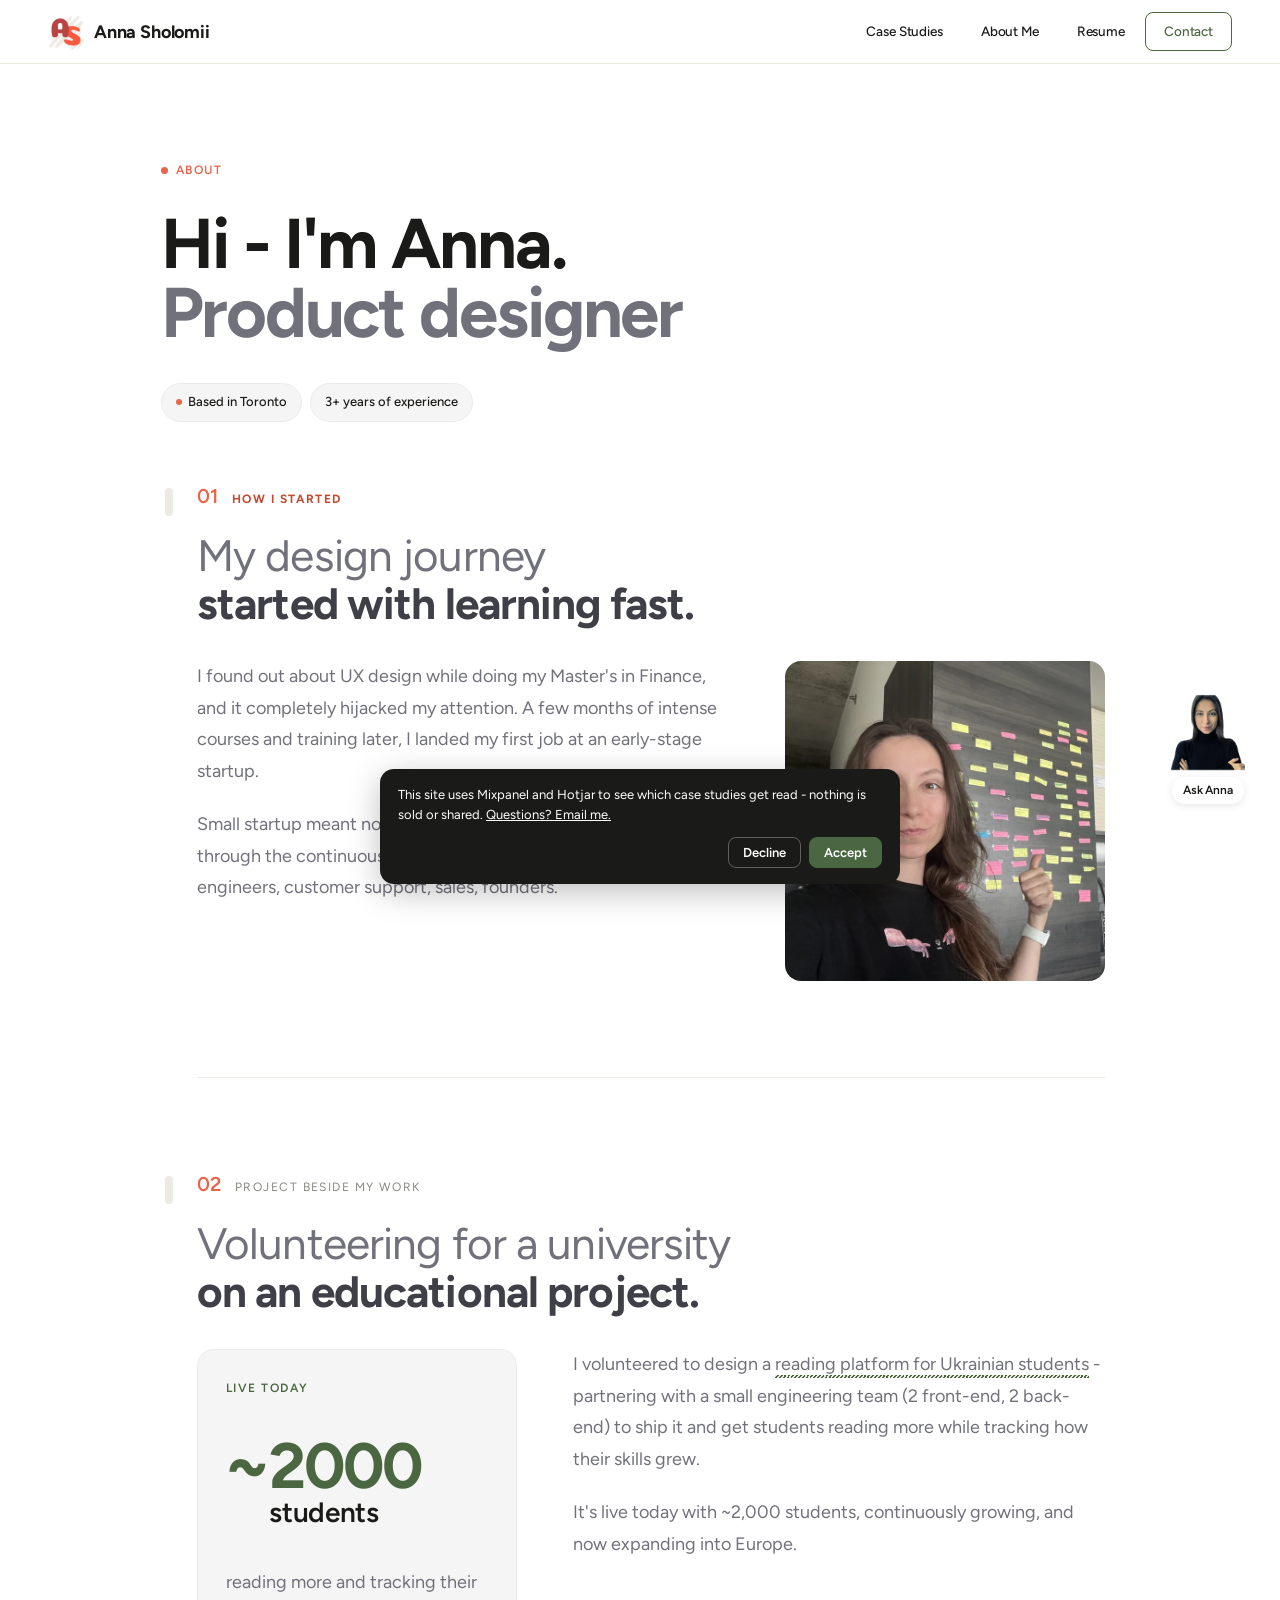
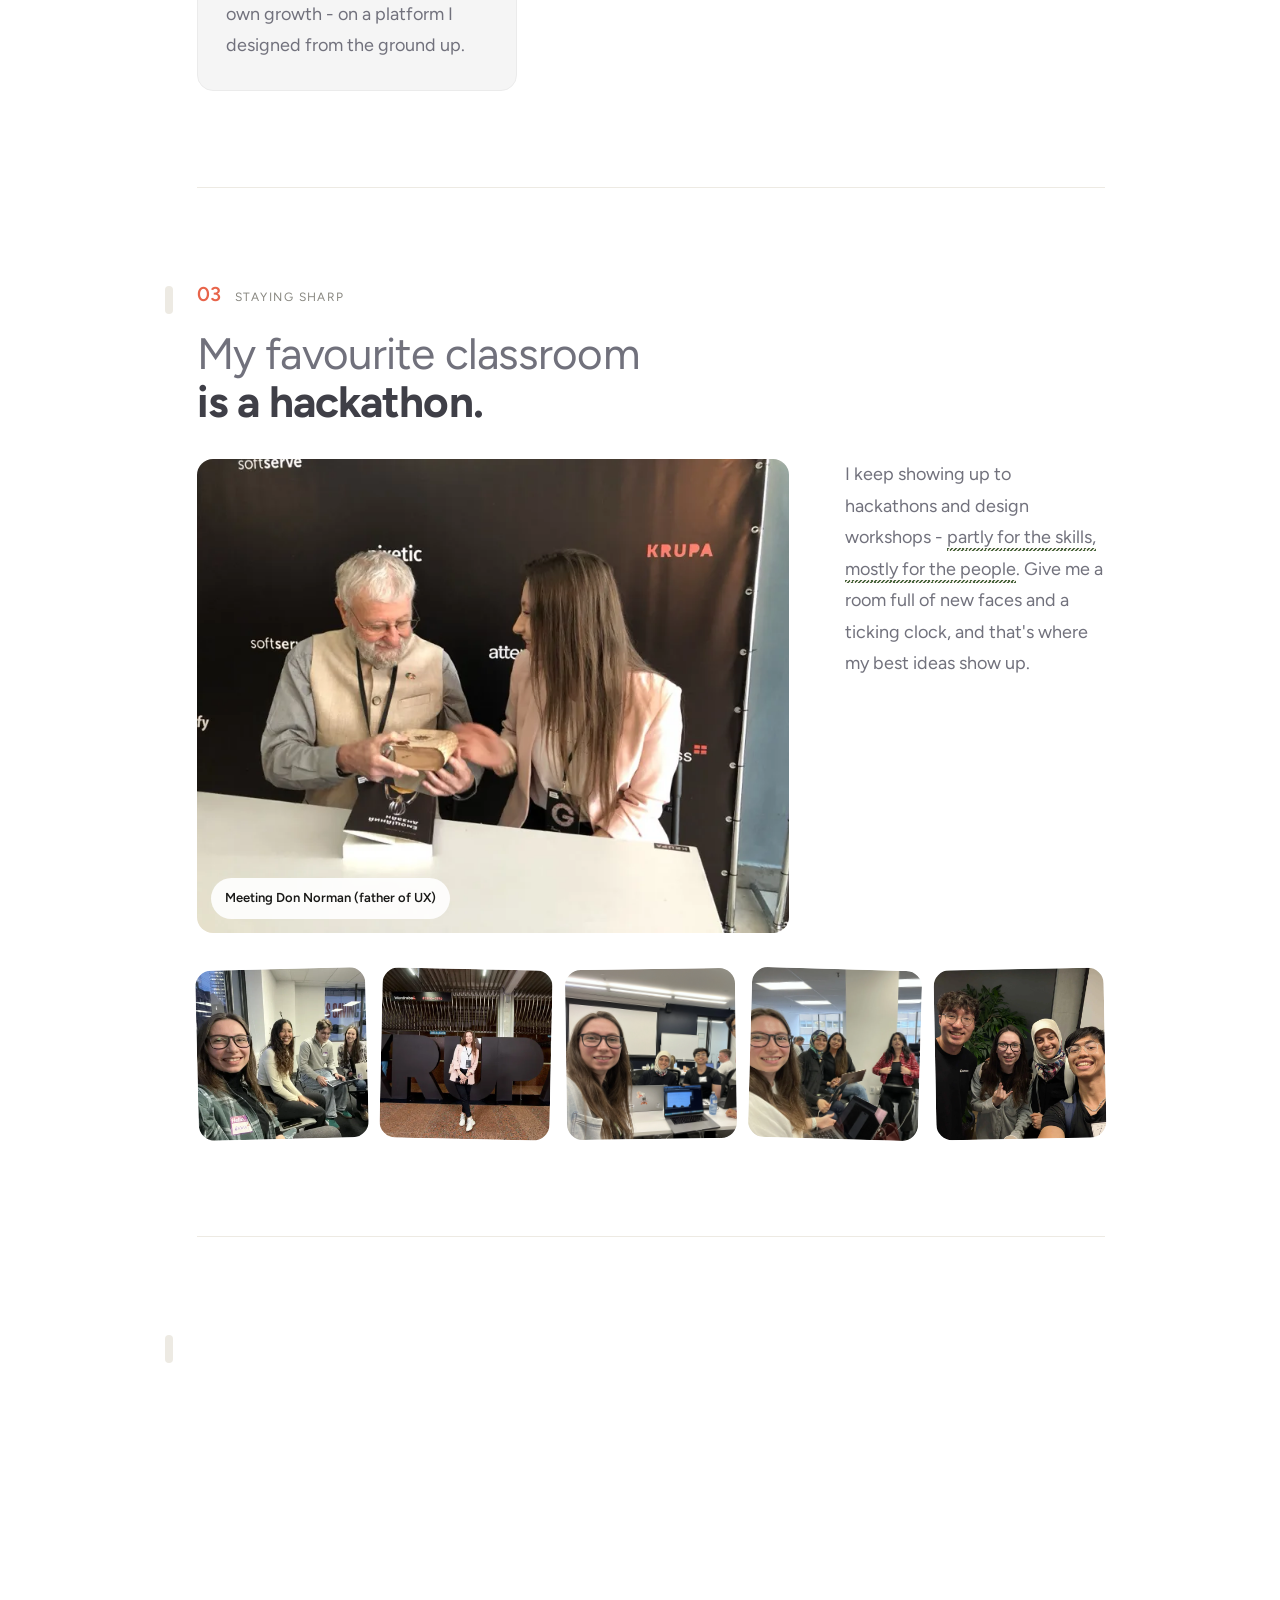
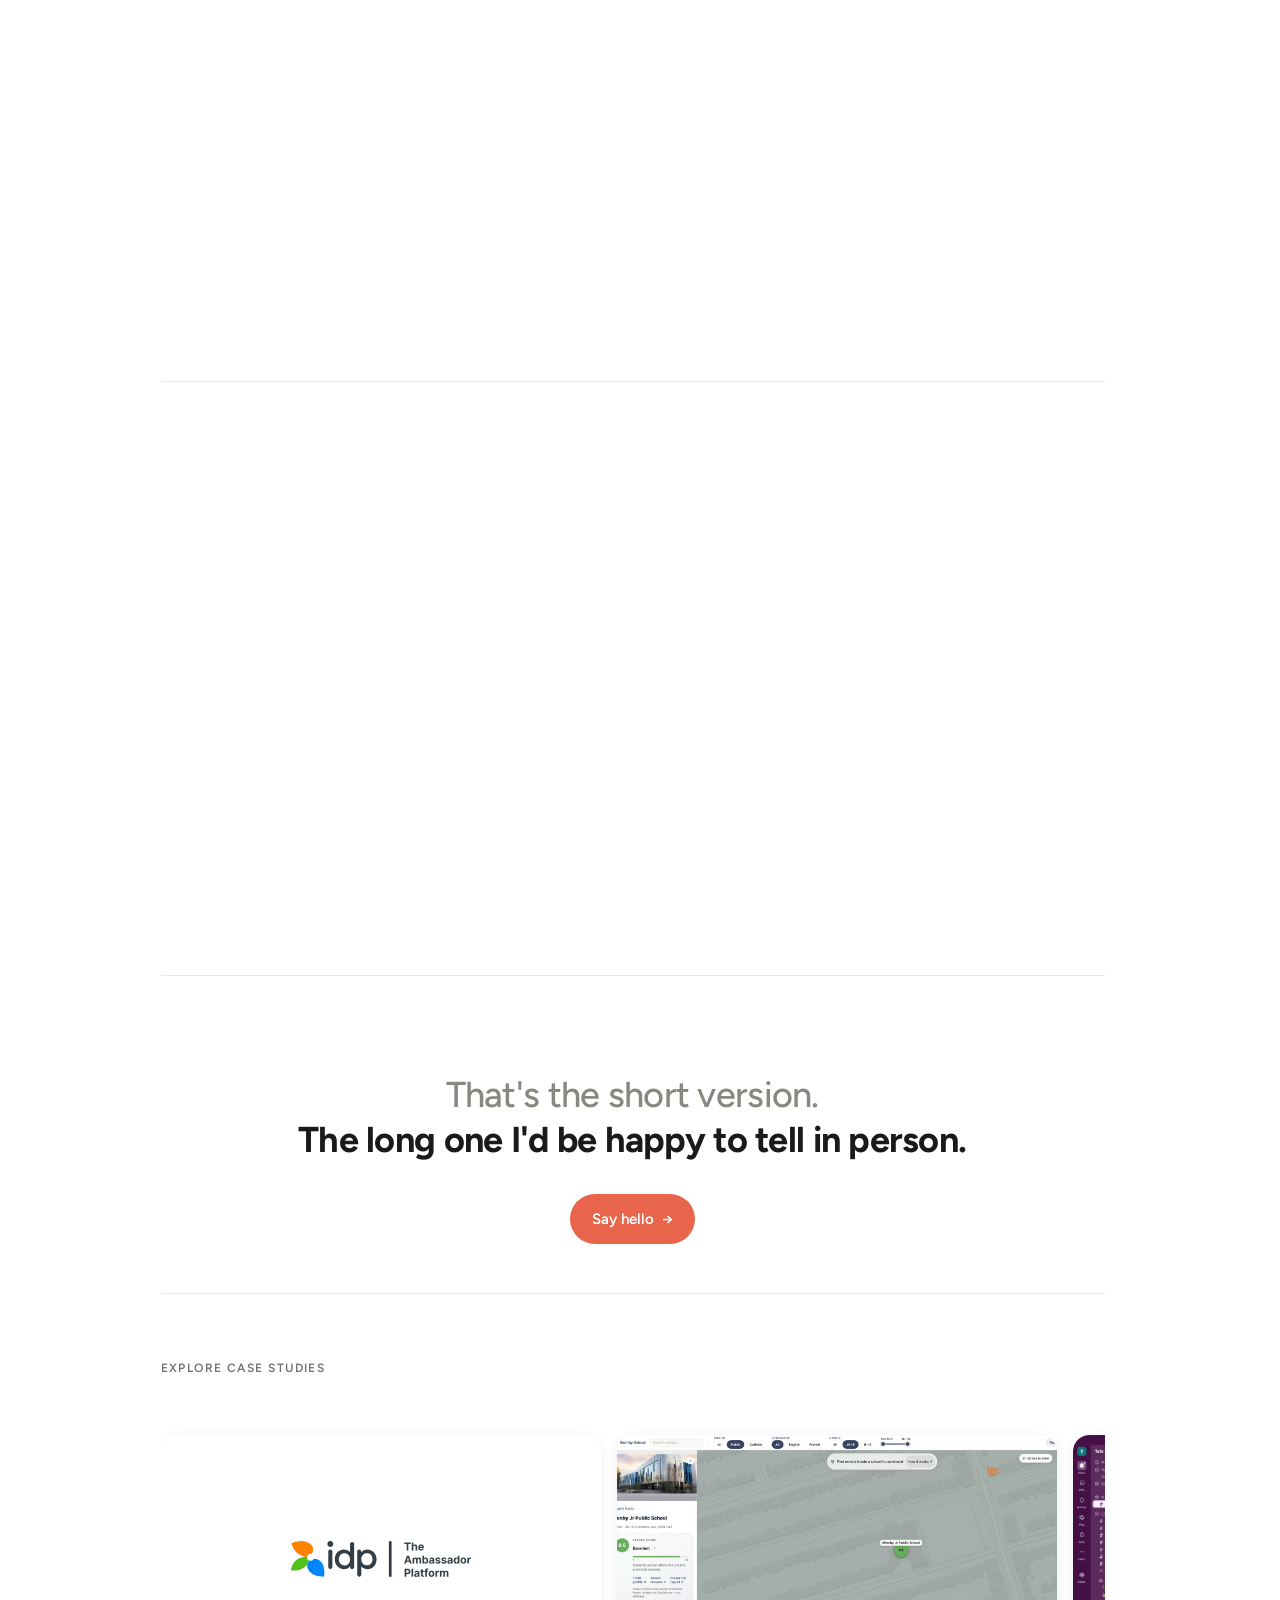
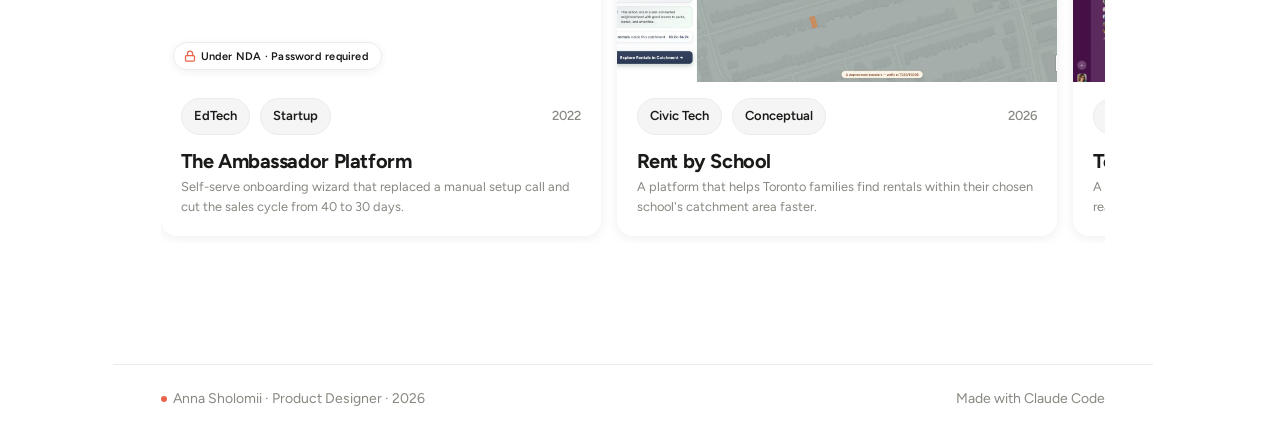
==== commit f6eab35a: "Add cookie consent gate; load Hotjar/Mixpanel only after opt-in" ====
--- a/about.html
+++ b/about.html
@@ -8,6 +8,8 @@
 <link rel="apple-touch-icon" href="/Logo_upd.webp?v=2" />
 <link href="https://fonts.googleapis.com/css2?family=Figtree:ital,wght@0,300;0,400;0,500;0,600;1,400&display=swap" rel="stylesheet">
 <link rel="stylesheet" href="styles.css?v=87">
+<!-- Cookie/tracking consent gate - loads Hotjar & Mixpanel only after Accept -->
+<script src="cookie-consent.js"></script>
 </head>
 <body>
 
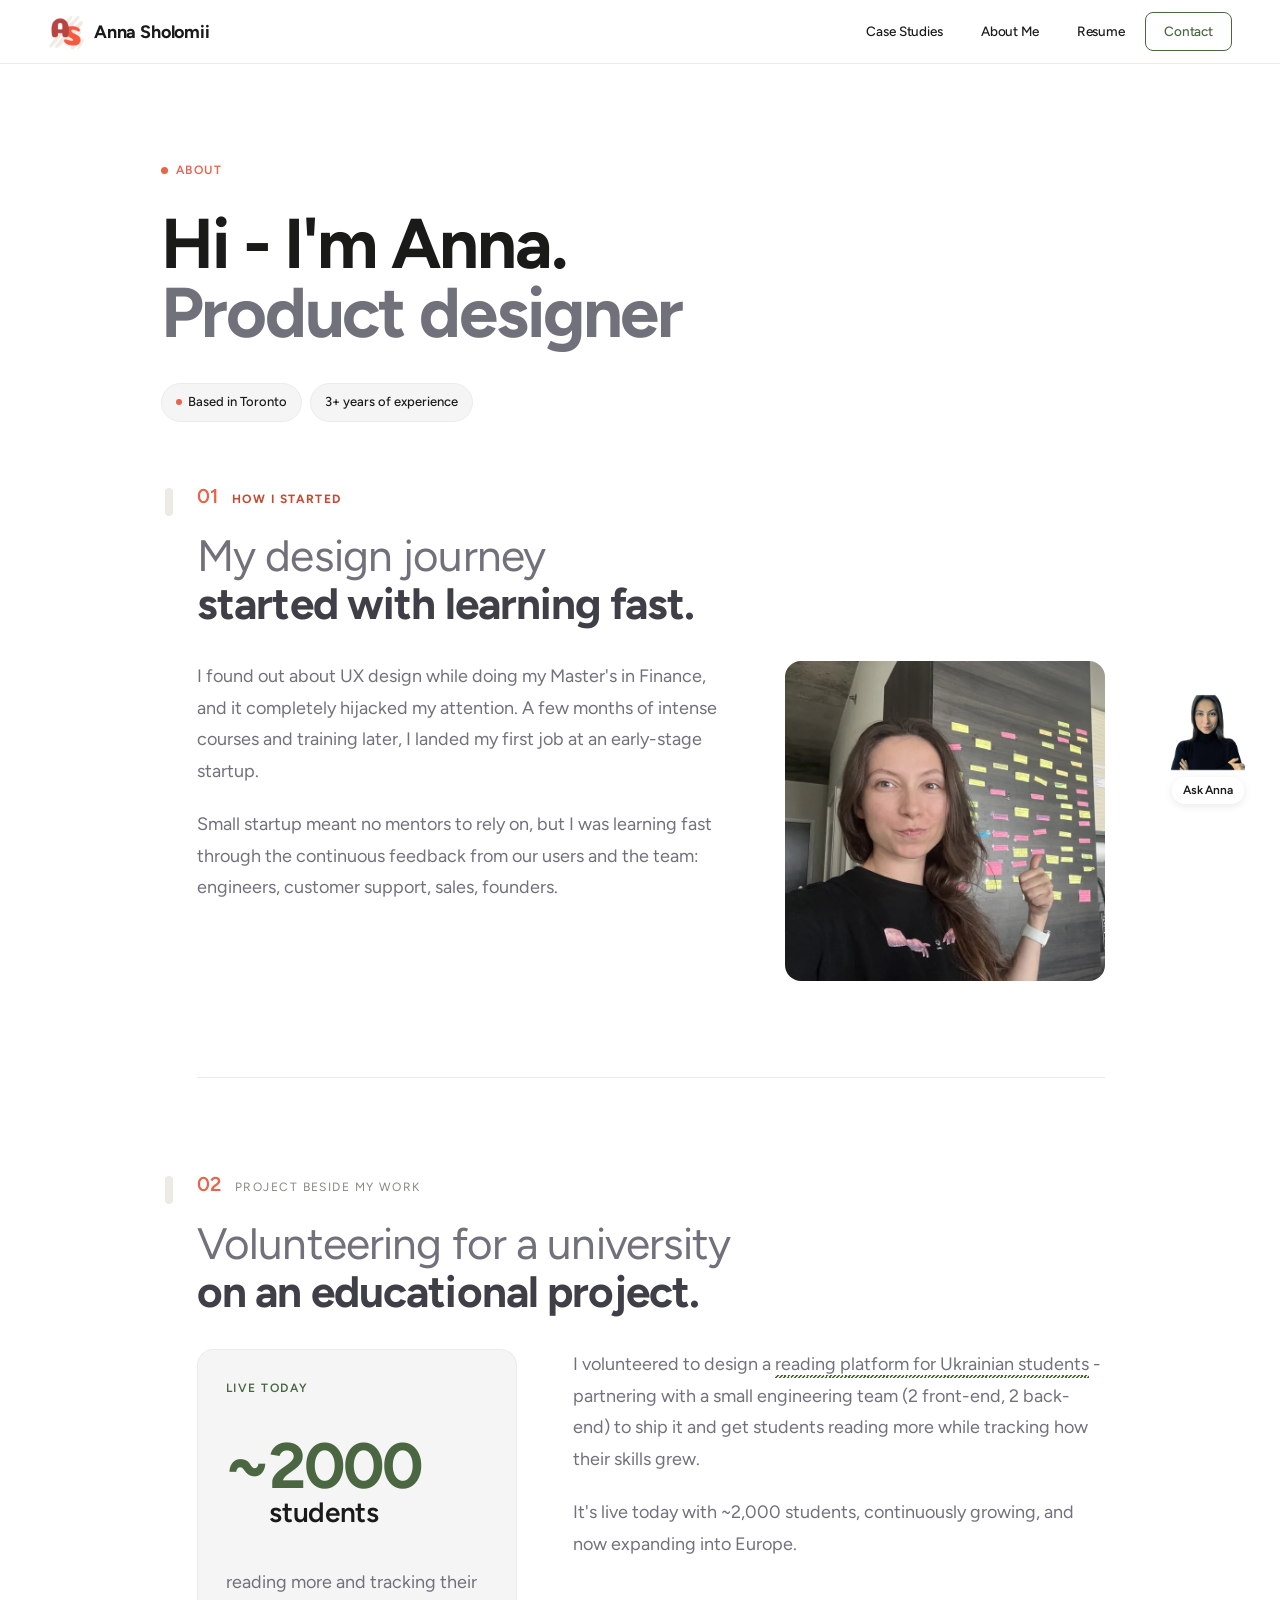
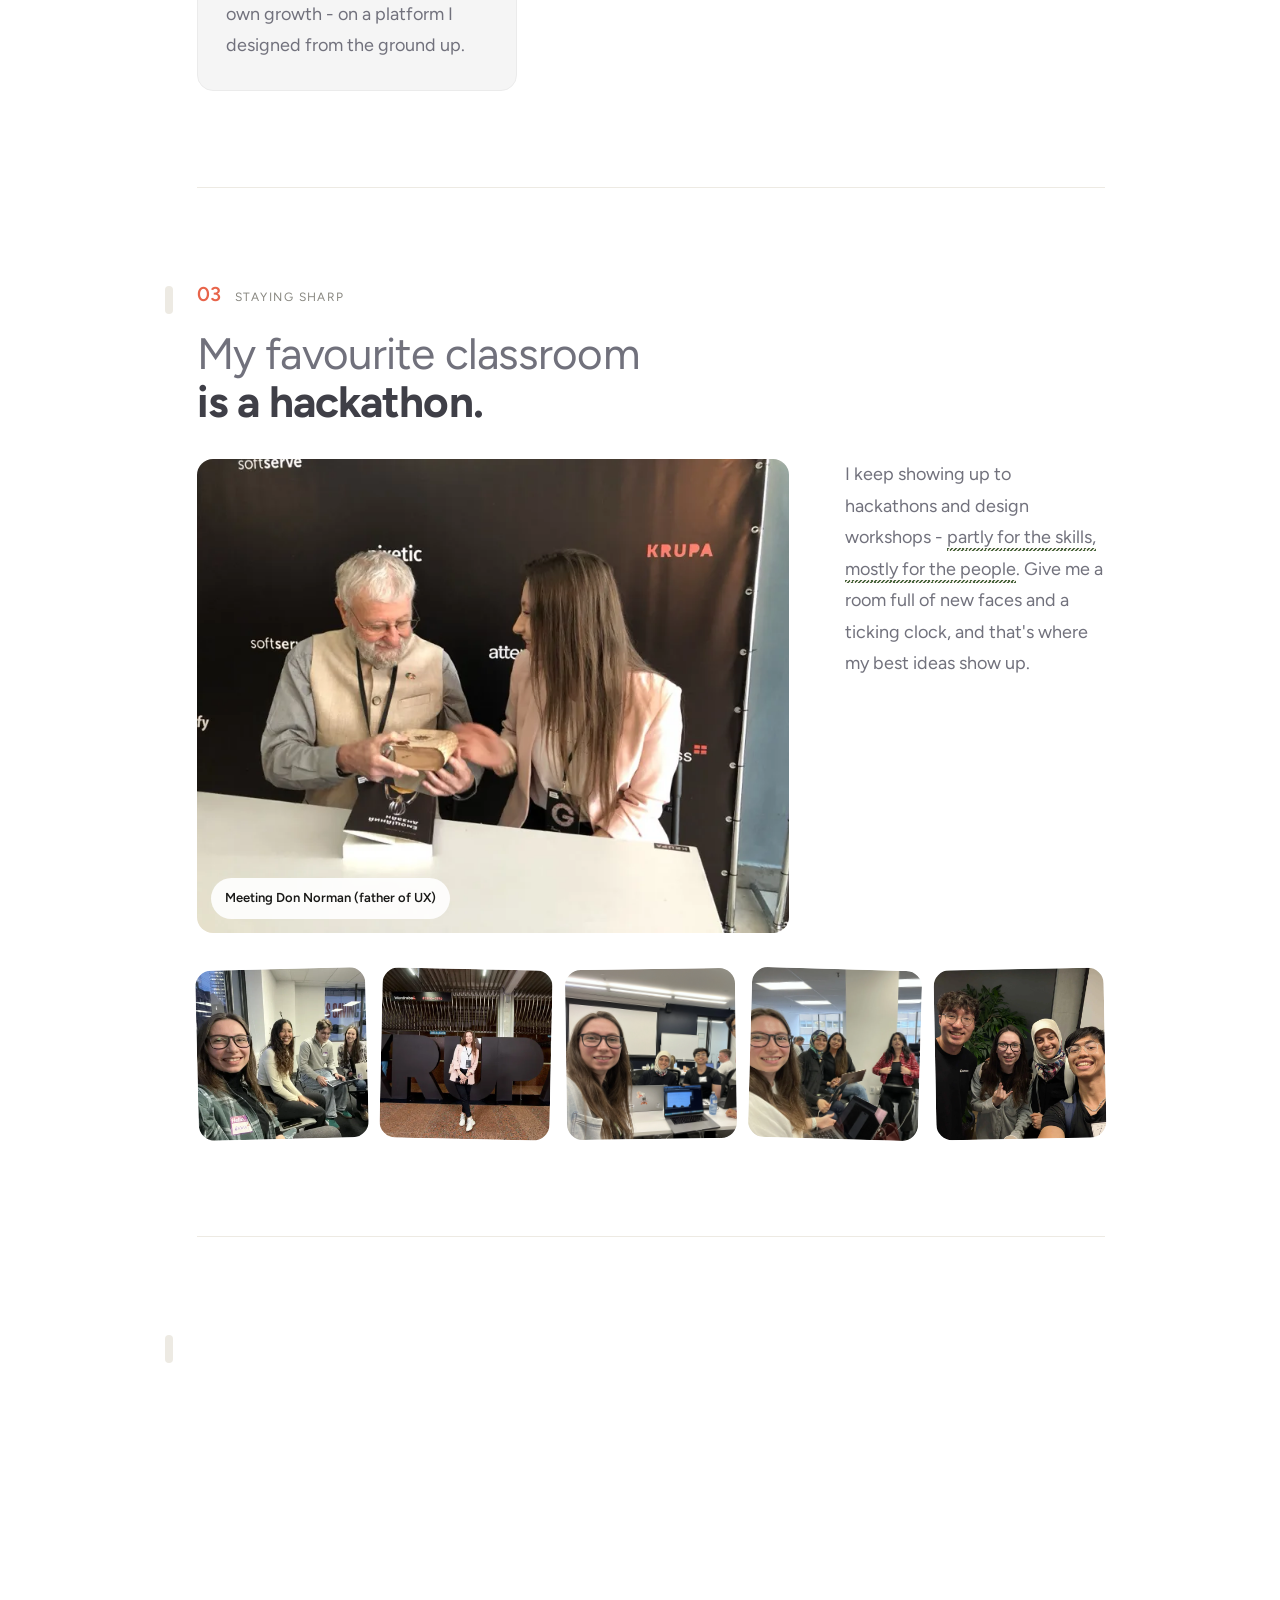
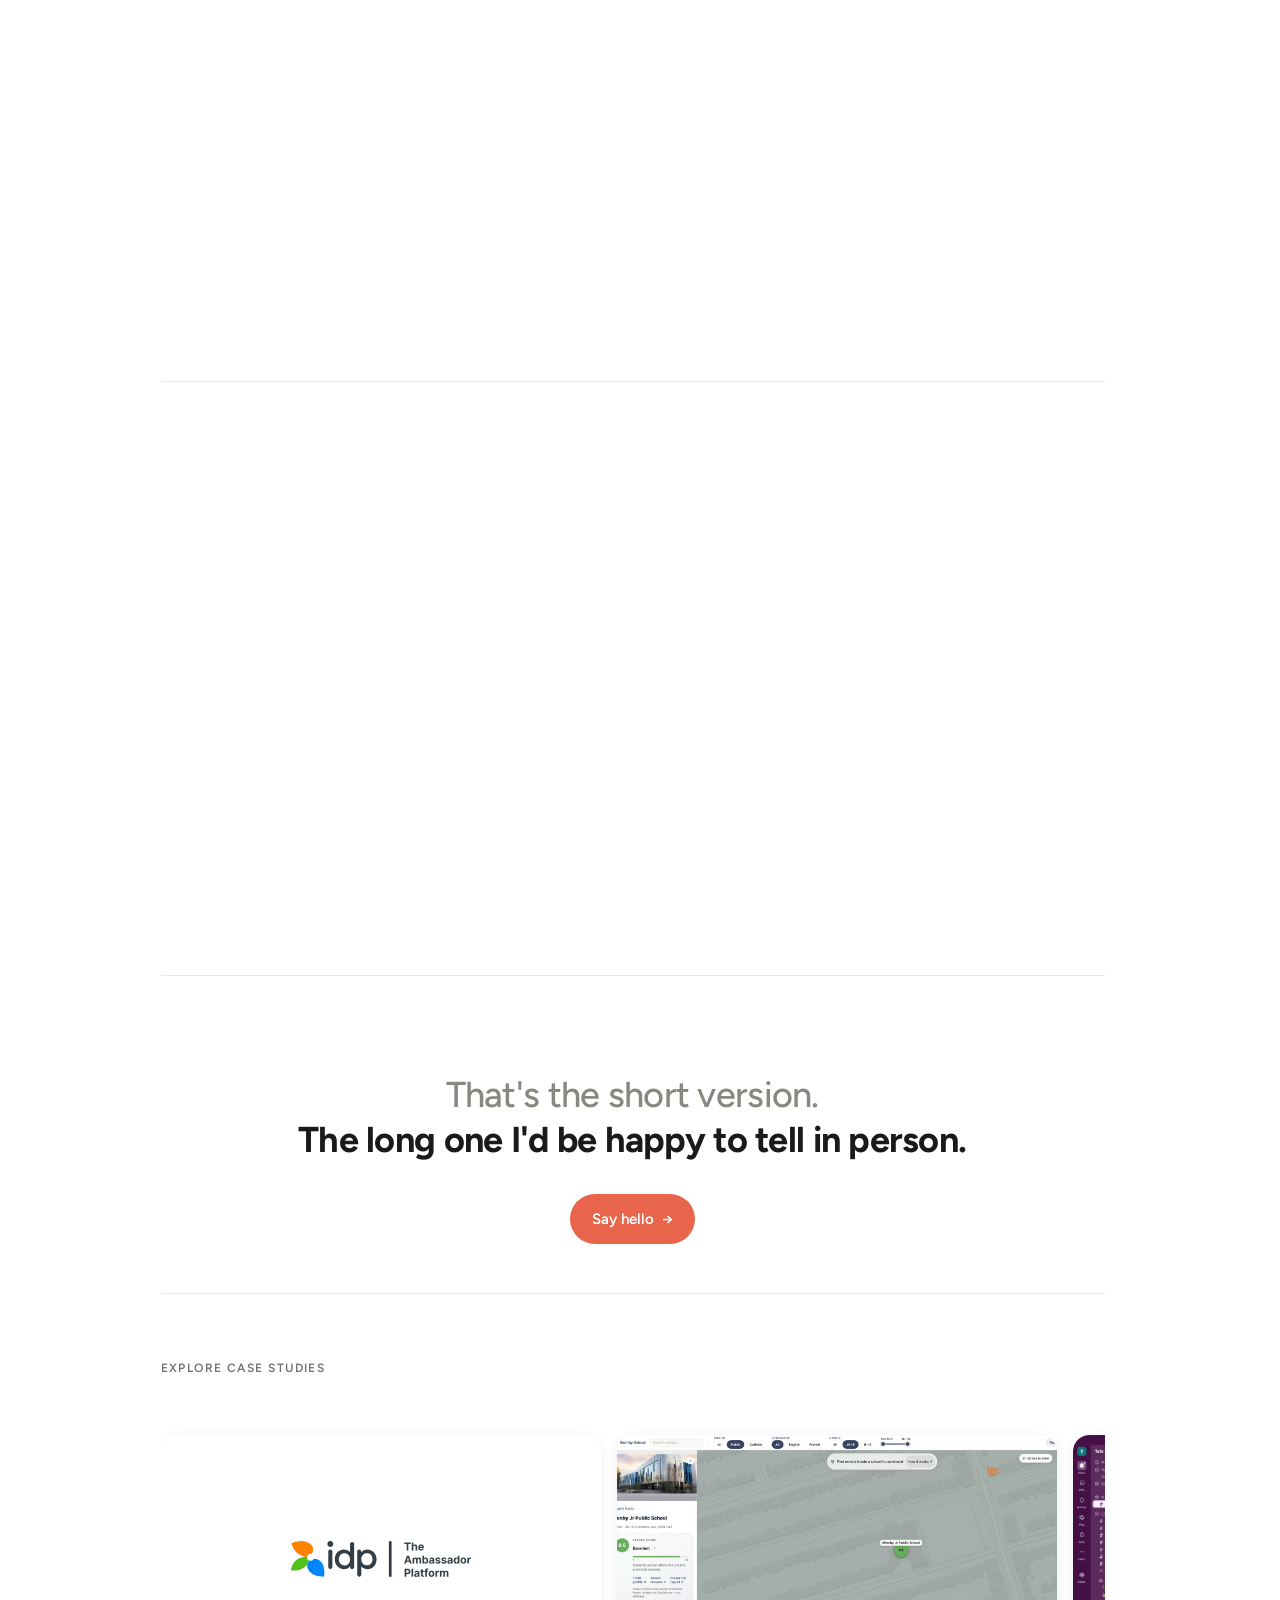
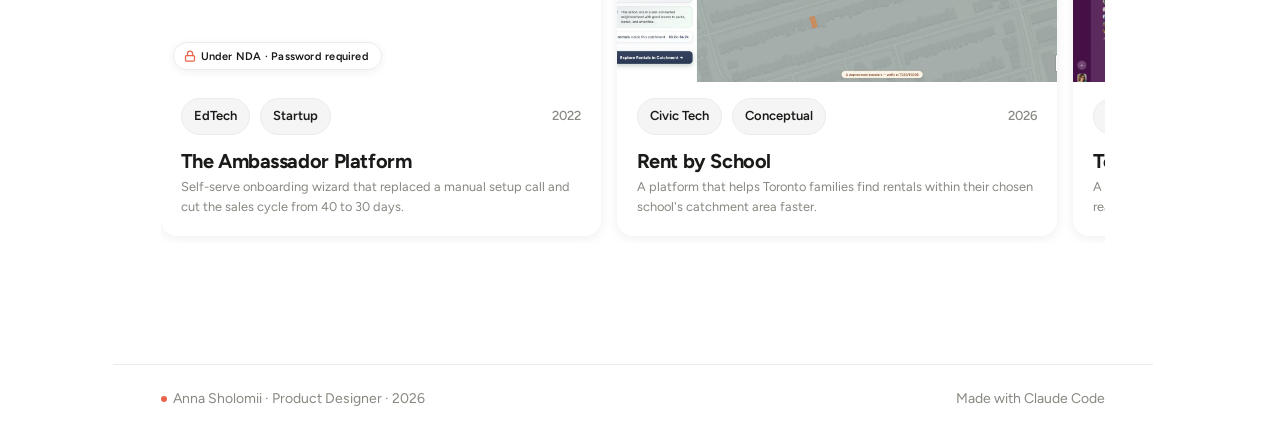
==== commit ff660ac6: "Remove Hotjar/Mixpanel tracking and cookie consent banner" ====
--- a/about.html
+++ b/about.html
@@ -8,8 +8,6 @@
 <link rel="apple-touch-icon" href="/Logo_upd.webp?v=2" />
 <link href="https://fonts.googleapis.com/css2?family=Figtree:ital,wght@0,300;0,400;0,500;0,600;1,400&display=swap" rel="stylesheet">
 <link rel="stylesheet" href="styles.css?v=87">
-<!-- Cookie/tracking consent gate - loads Hotjar & Mixpanel only after Accept -->
-<script src="cookie-consent.js"></script>
 </head>
 <body>
 
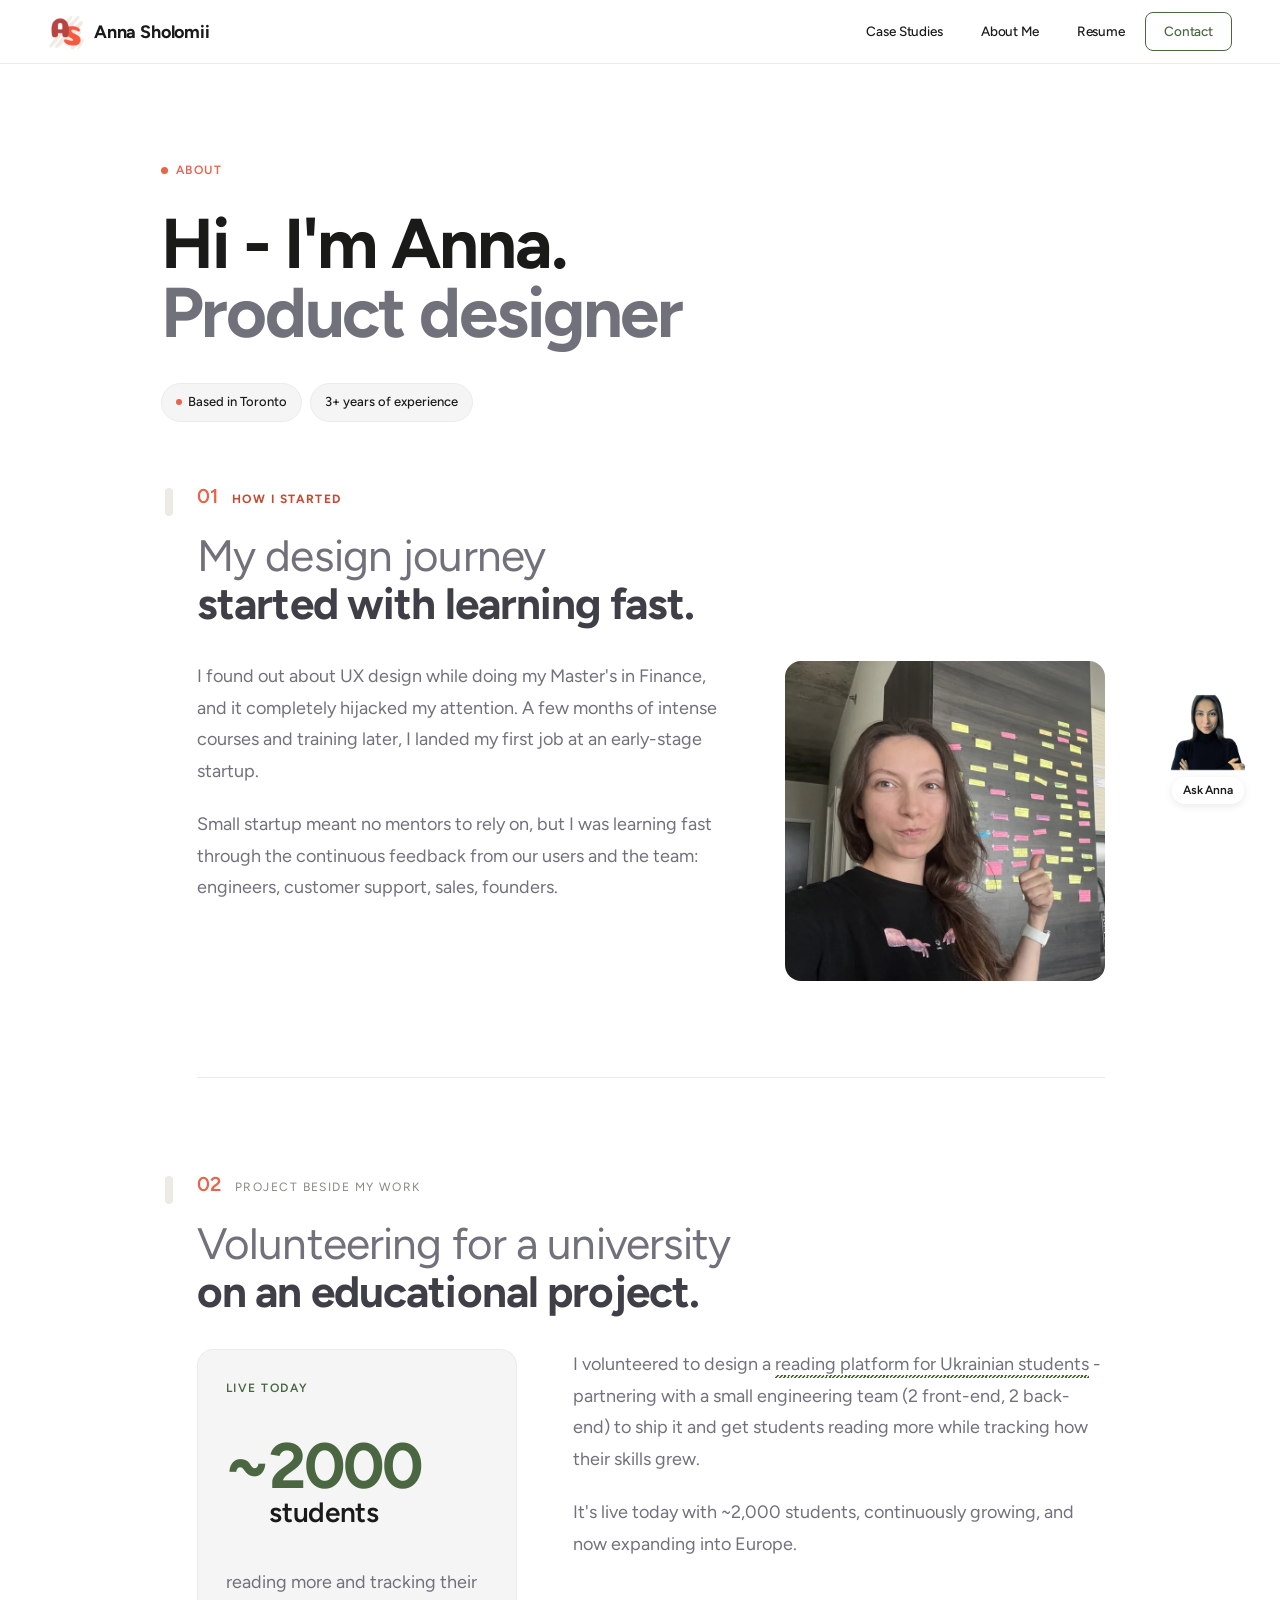
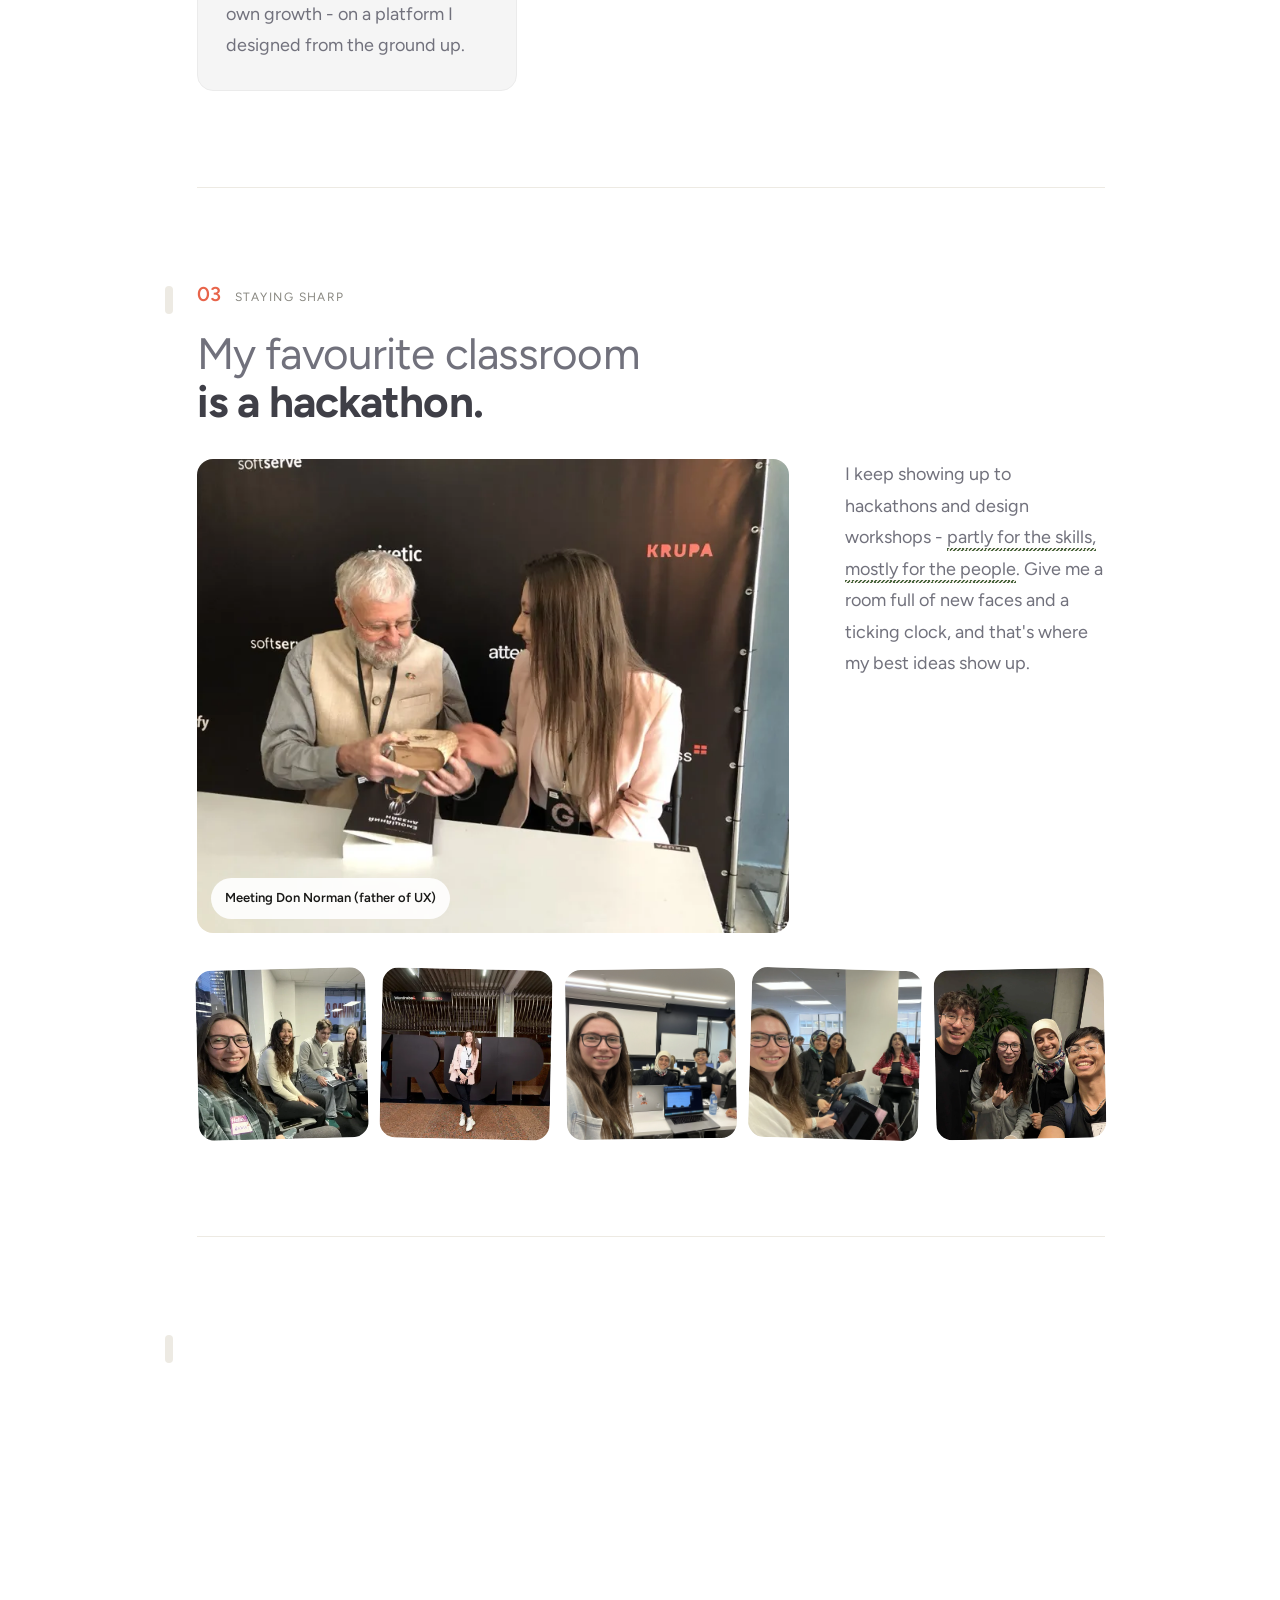
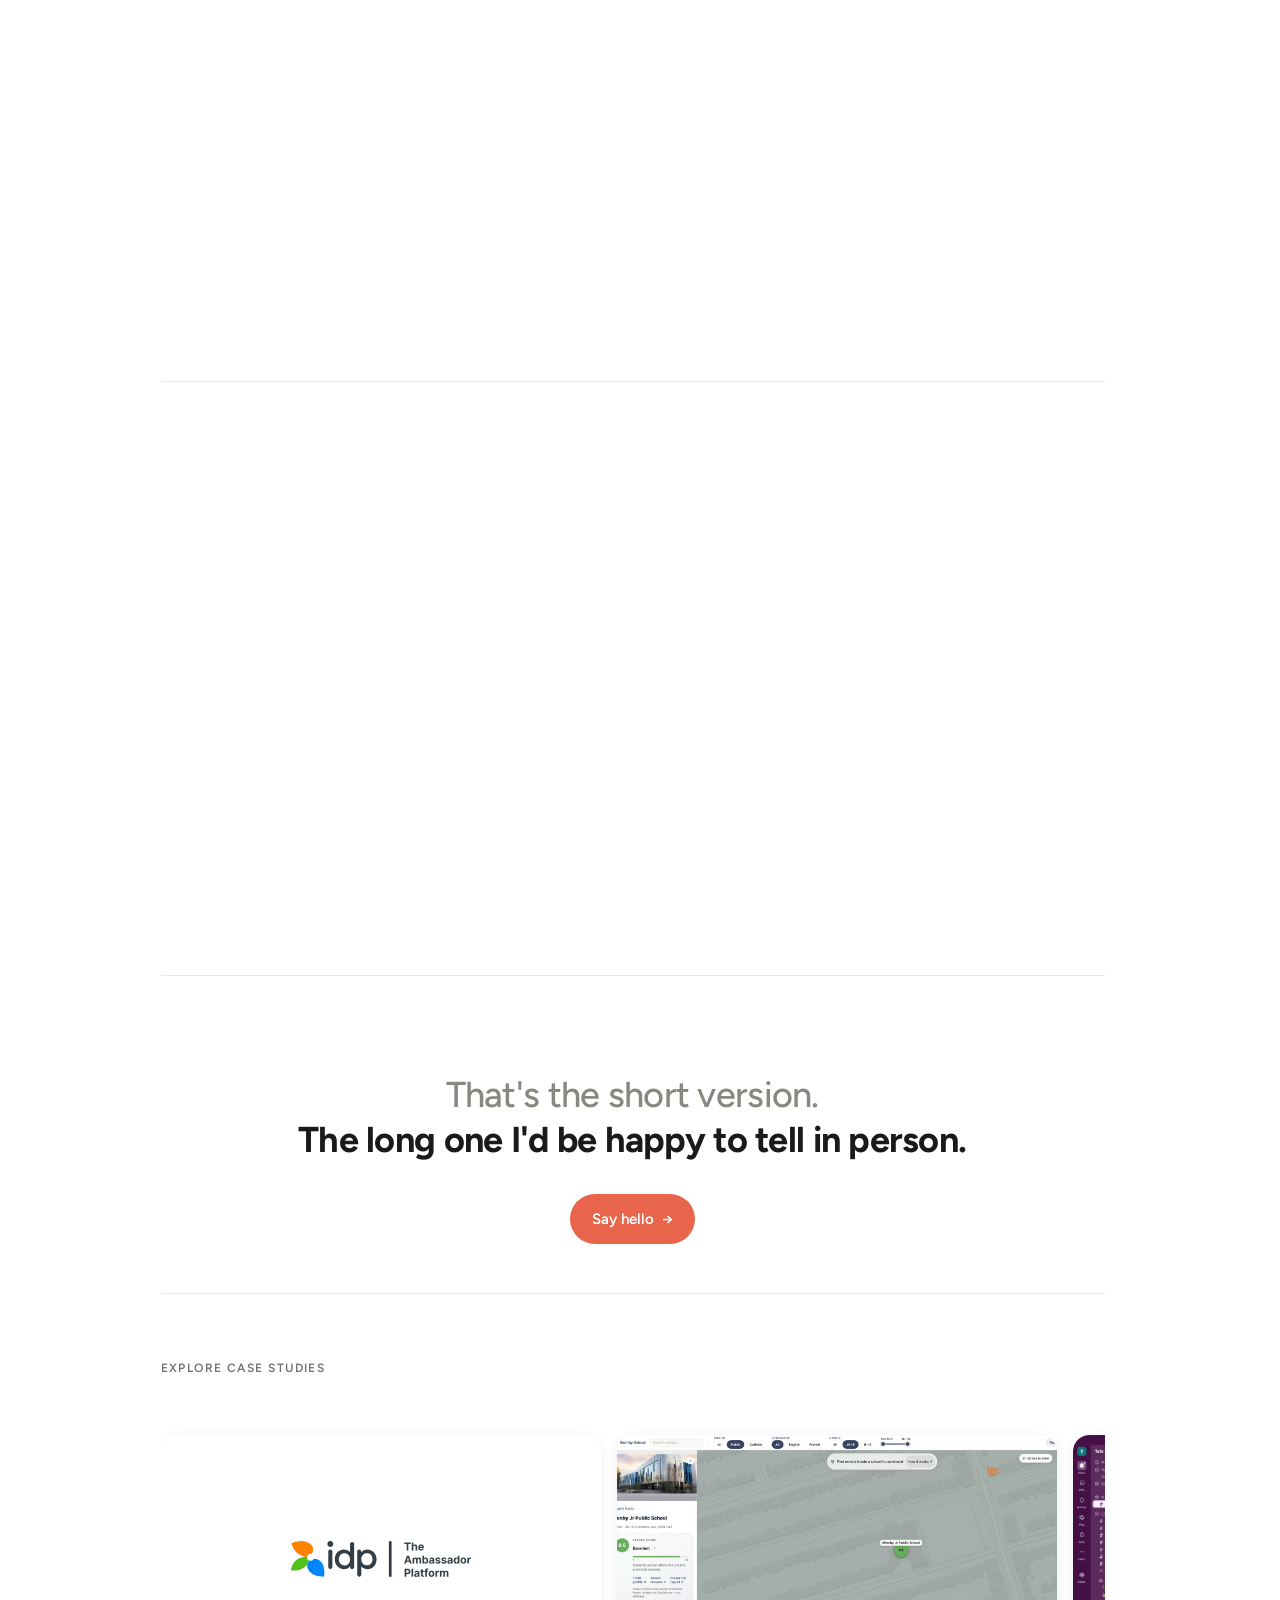
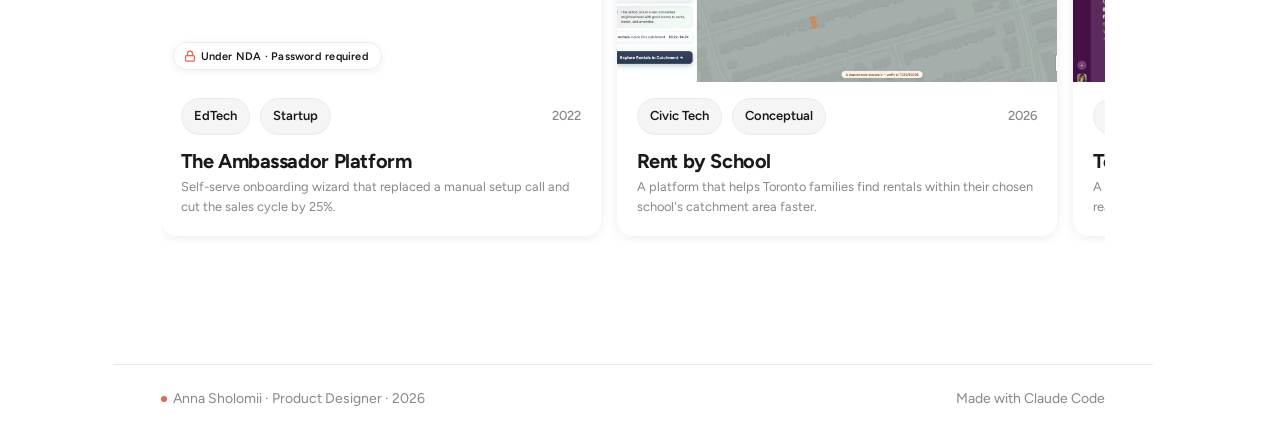
==== commit 82df1638: "Design consistency pass: unified tokens/radii/spacing, Ambassador-first preview marquees, Ask Anna b" ====
--- a/about.html
+++ b/about.html
@@ -184,7 +184,7 @@
             <div class="hcp-slide-info">
               <div class="cs-preview-tags"><span class="cs-preview-tag">EdTech</span><span class="cs-preview-tag">Startup</span><span class="cs-preview-tag cs-preview-tag--muted">2022</span></div>
               <h3 class="hcp-slide-title">The Ambassador Platform</h3>
-              <p class="hcp-slide-desc">Self-serve onboarding wizard that replaced a manual setup call and cut the sales cycle from 40 to 30 days.</p>
+              <p class="hcp-slide-desc">Self-serve onboarding wizard that replaced a manual setup call and cut the sales cycle by 25%.</p>
             </div>
           </a>
 
@@ -227,7 +227,7 @@
             <div class="hcp-slide-info">
               <div class="cs-preview-tags"><span class="cs-preview-tag">EdTech</span><span class="cs-preview-tag">Startup</span><span class="cs-preview-tag cs-preview-tag--muted">2022</span></div>
               <h3 class="hcp-slide-title">The Ambassador Platform</h3>
-              <p class="hcp-slide-desc">Self-serve onboarding wizard that replaced a manual setup call and cut the sales cycle from 40 to 30 days.</p>
+              <p class="hcp-slide-desc">Self-serve onboarding wizard that replaced a manual setup call and cut the sales cycle by 25%.</p>
             </div>
           </a>
 
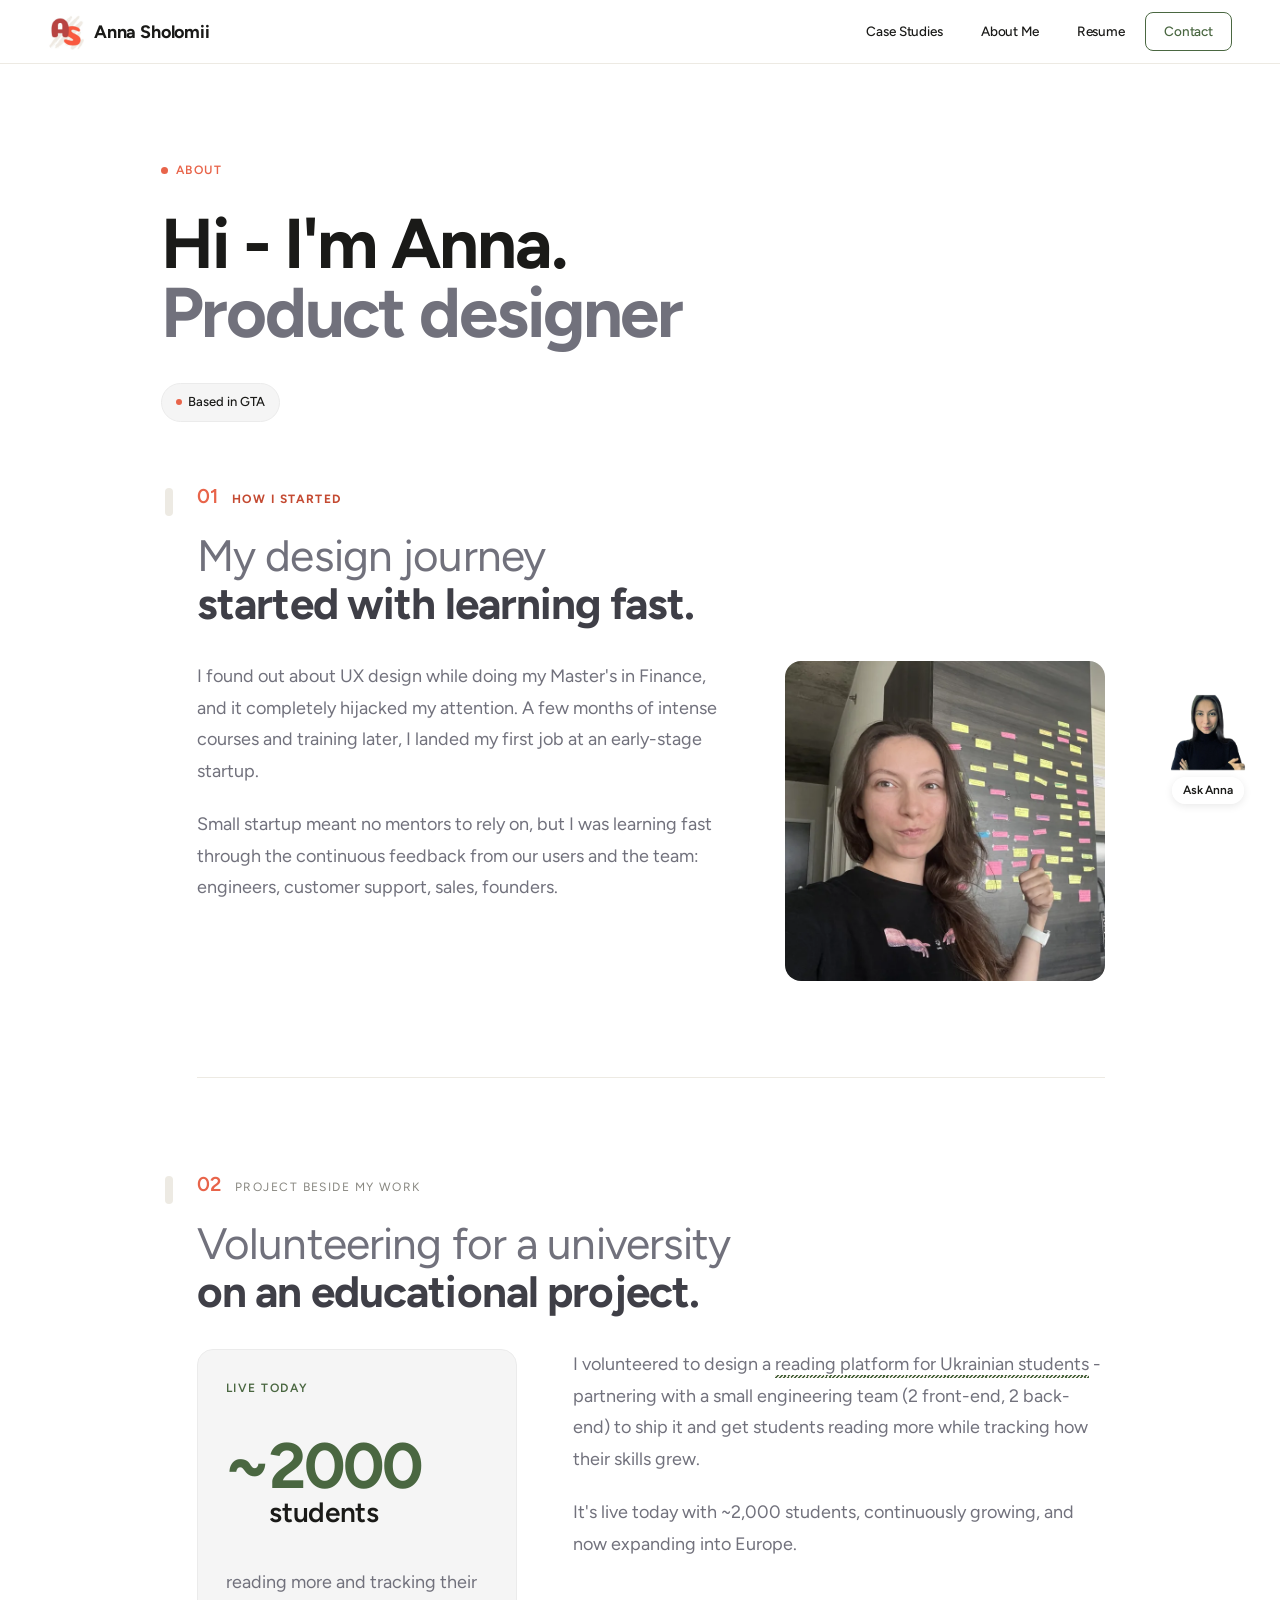
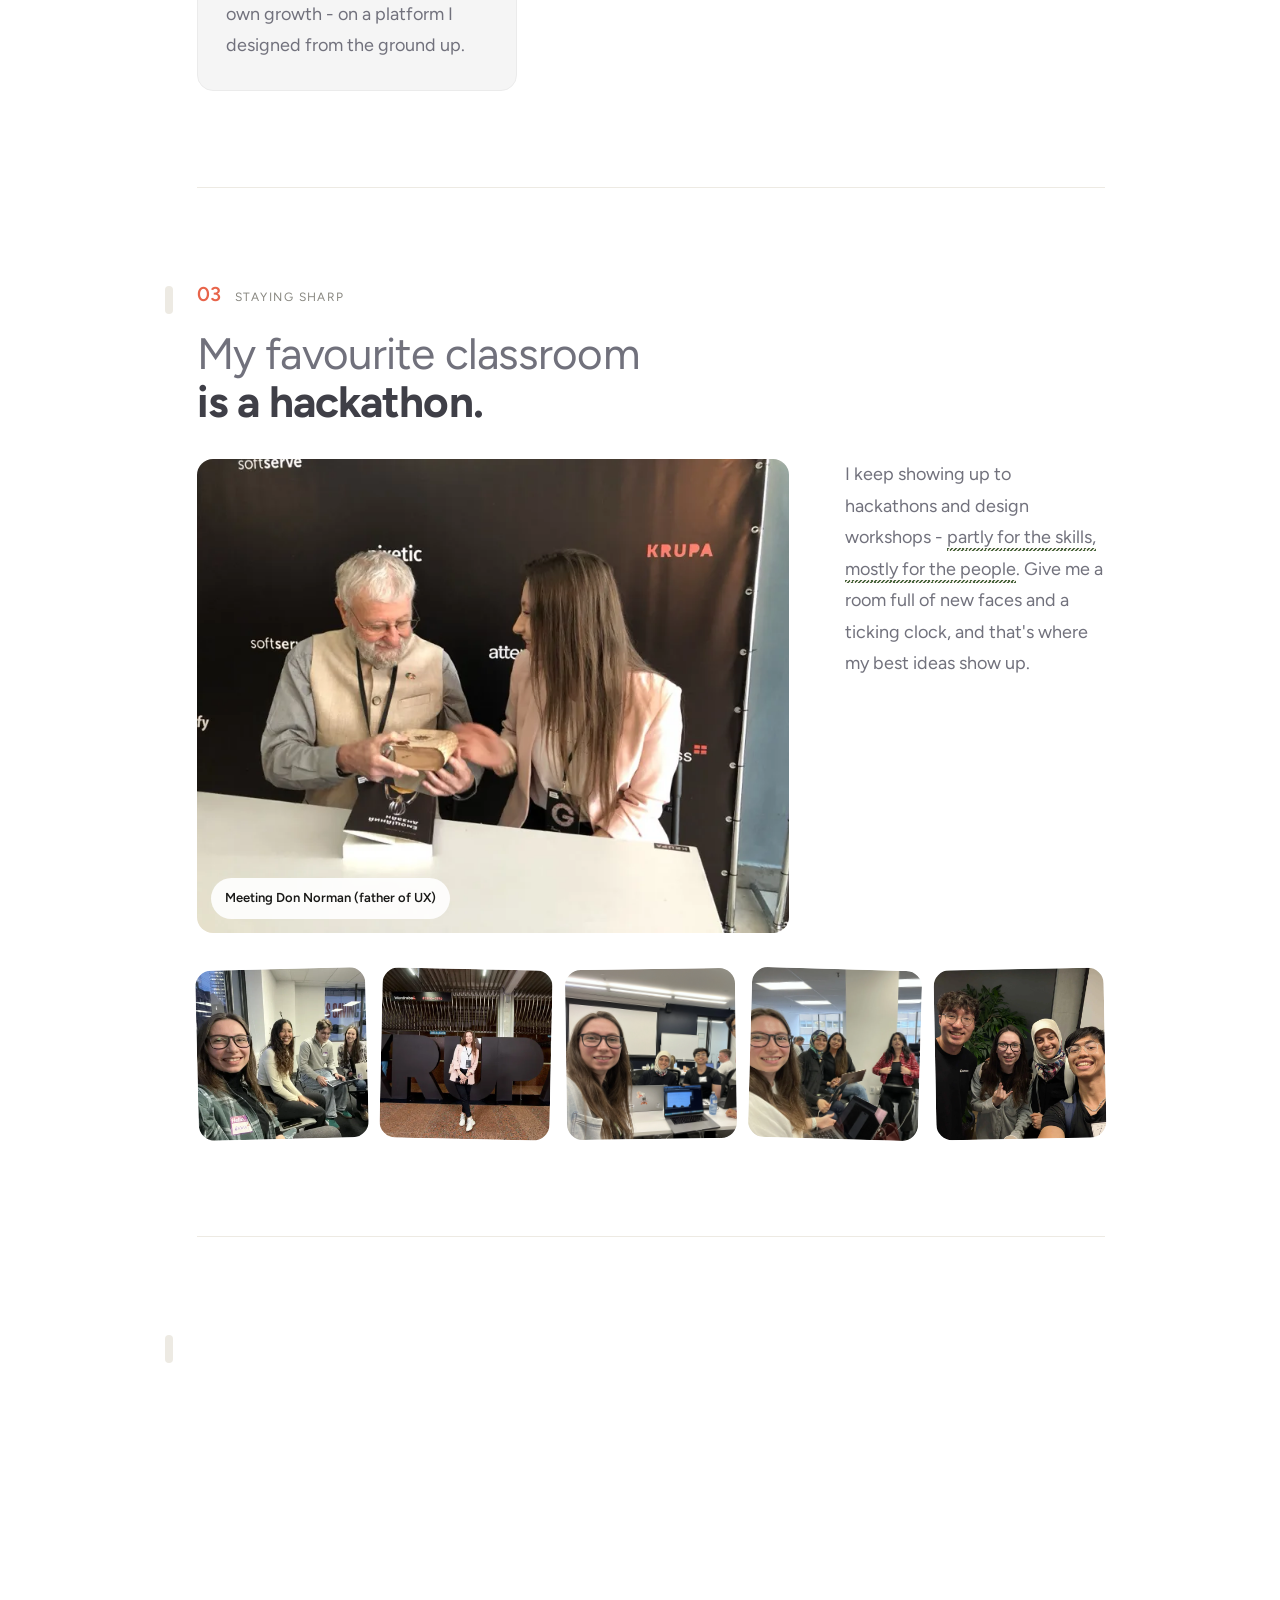
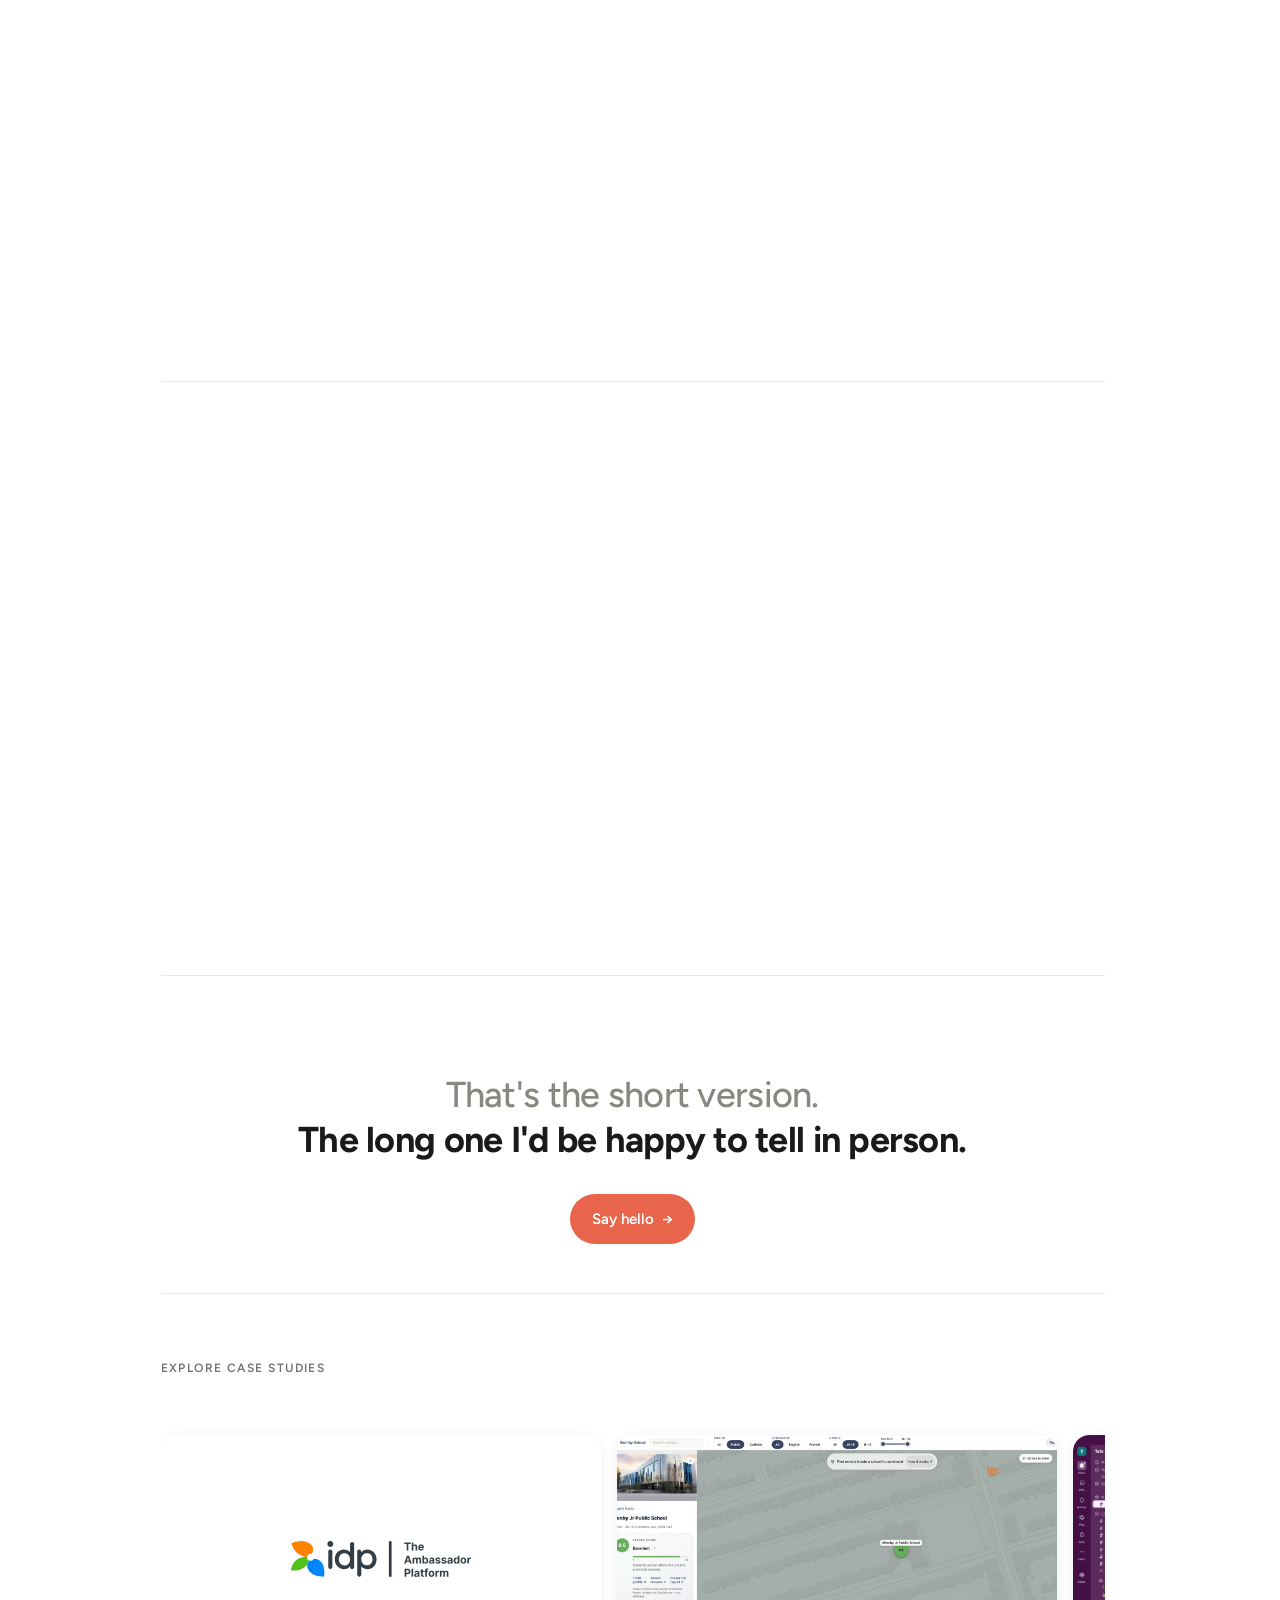
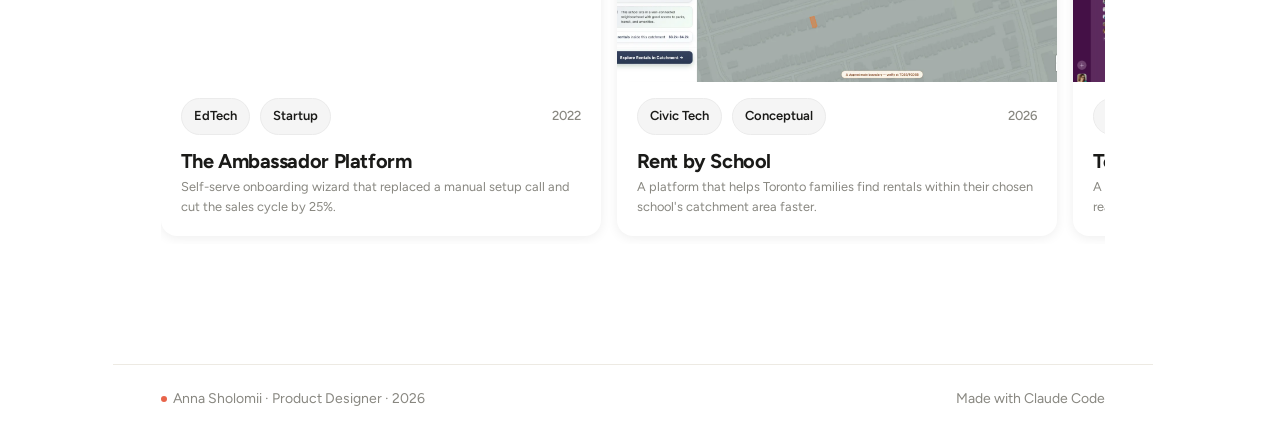
==== commit 12dfebe1: "About: replace location tag with 'Based in GTA', remove years-of-experience tag" ====
--- a/about.html
+++ b/about.html
@@ -44,8 +44,7 @@
           <div class="story-eyebrow story-reveal"><span class="story-dot story-dot--pulse"></span>About</div>
           <h1 class="about-name story-reveal" data-delay="40">Hi - I'm Anna.<br><em>Product designer</em></h1>
           <div class="story-tags story-reveal" data-delay="160">
-            <span class="story-tag"><span class="story-dot"></span>Based in Toronto</span>
-            <span class="story-tag">3+ years of experience</span>
+            <span class="story-tag"><span class="story-dot"></span>Based in GTA</span>
           </div>
         </div>
       </div>
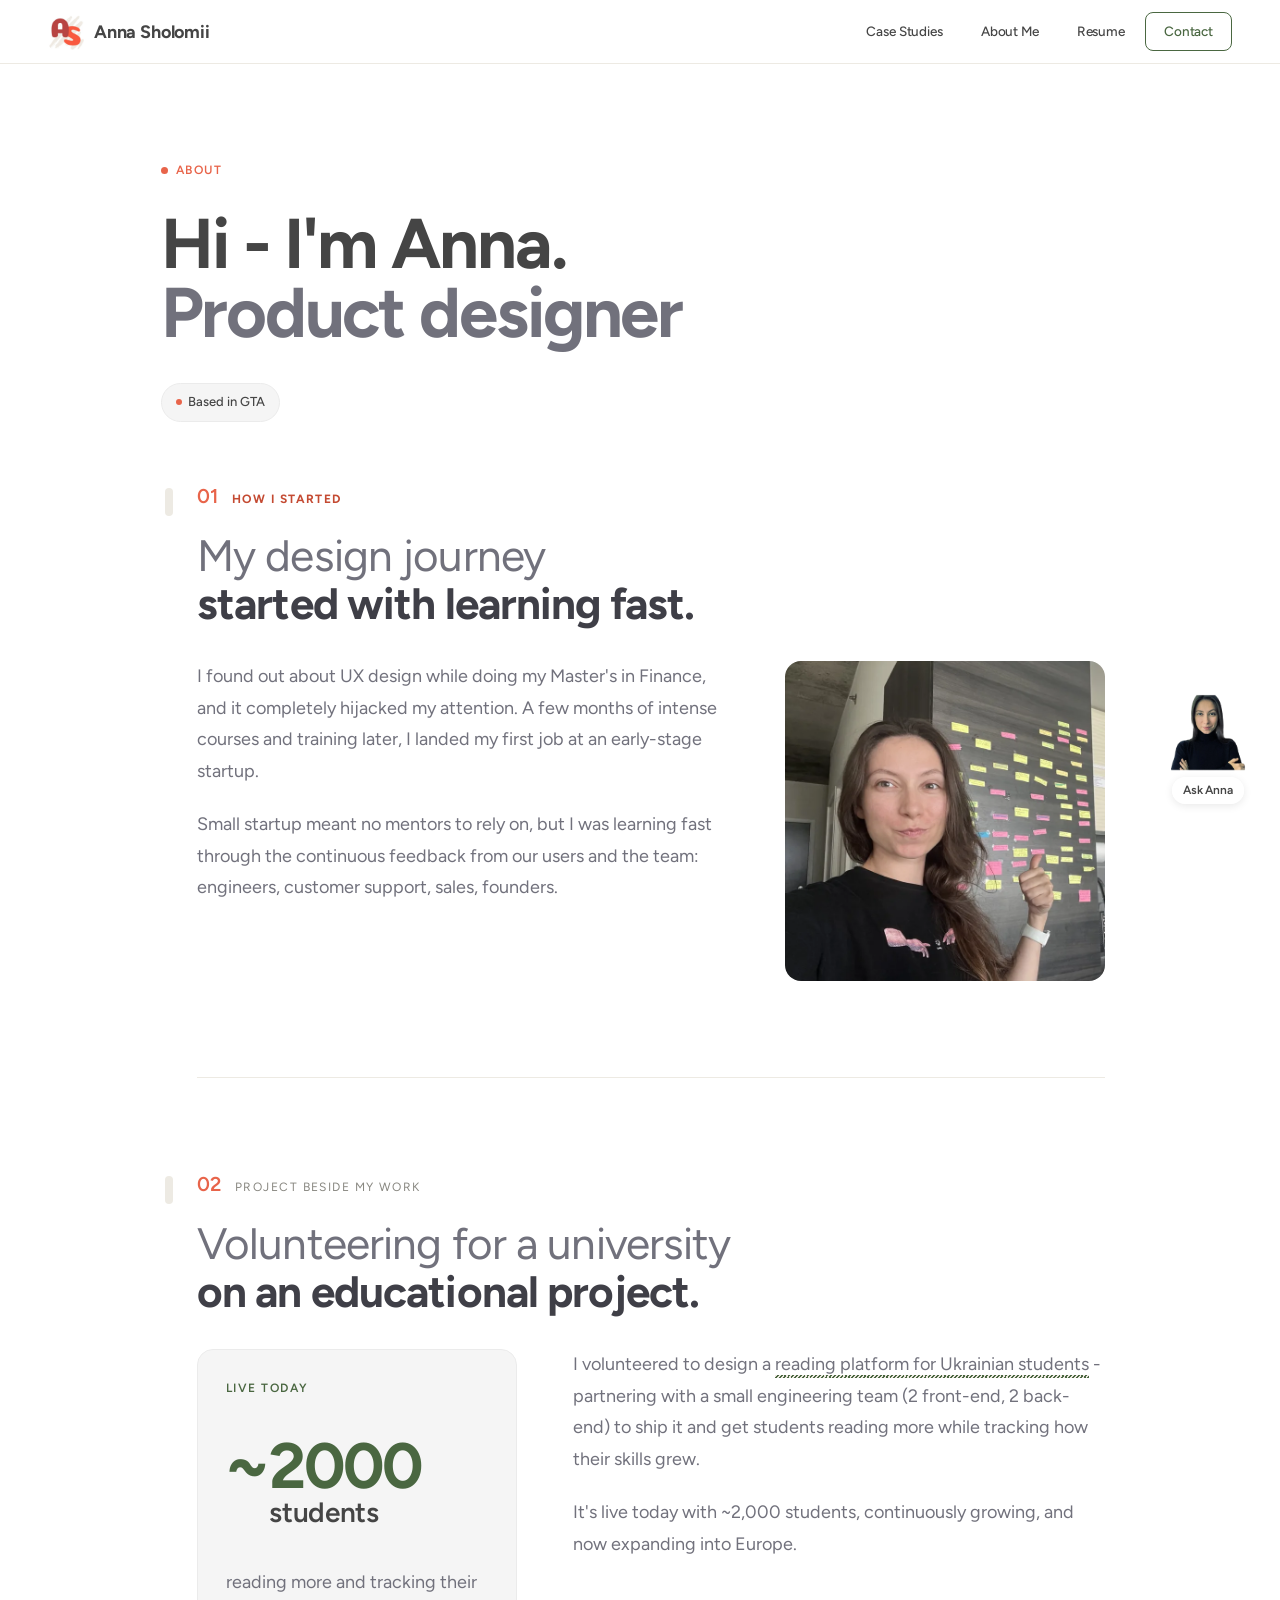
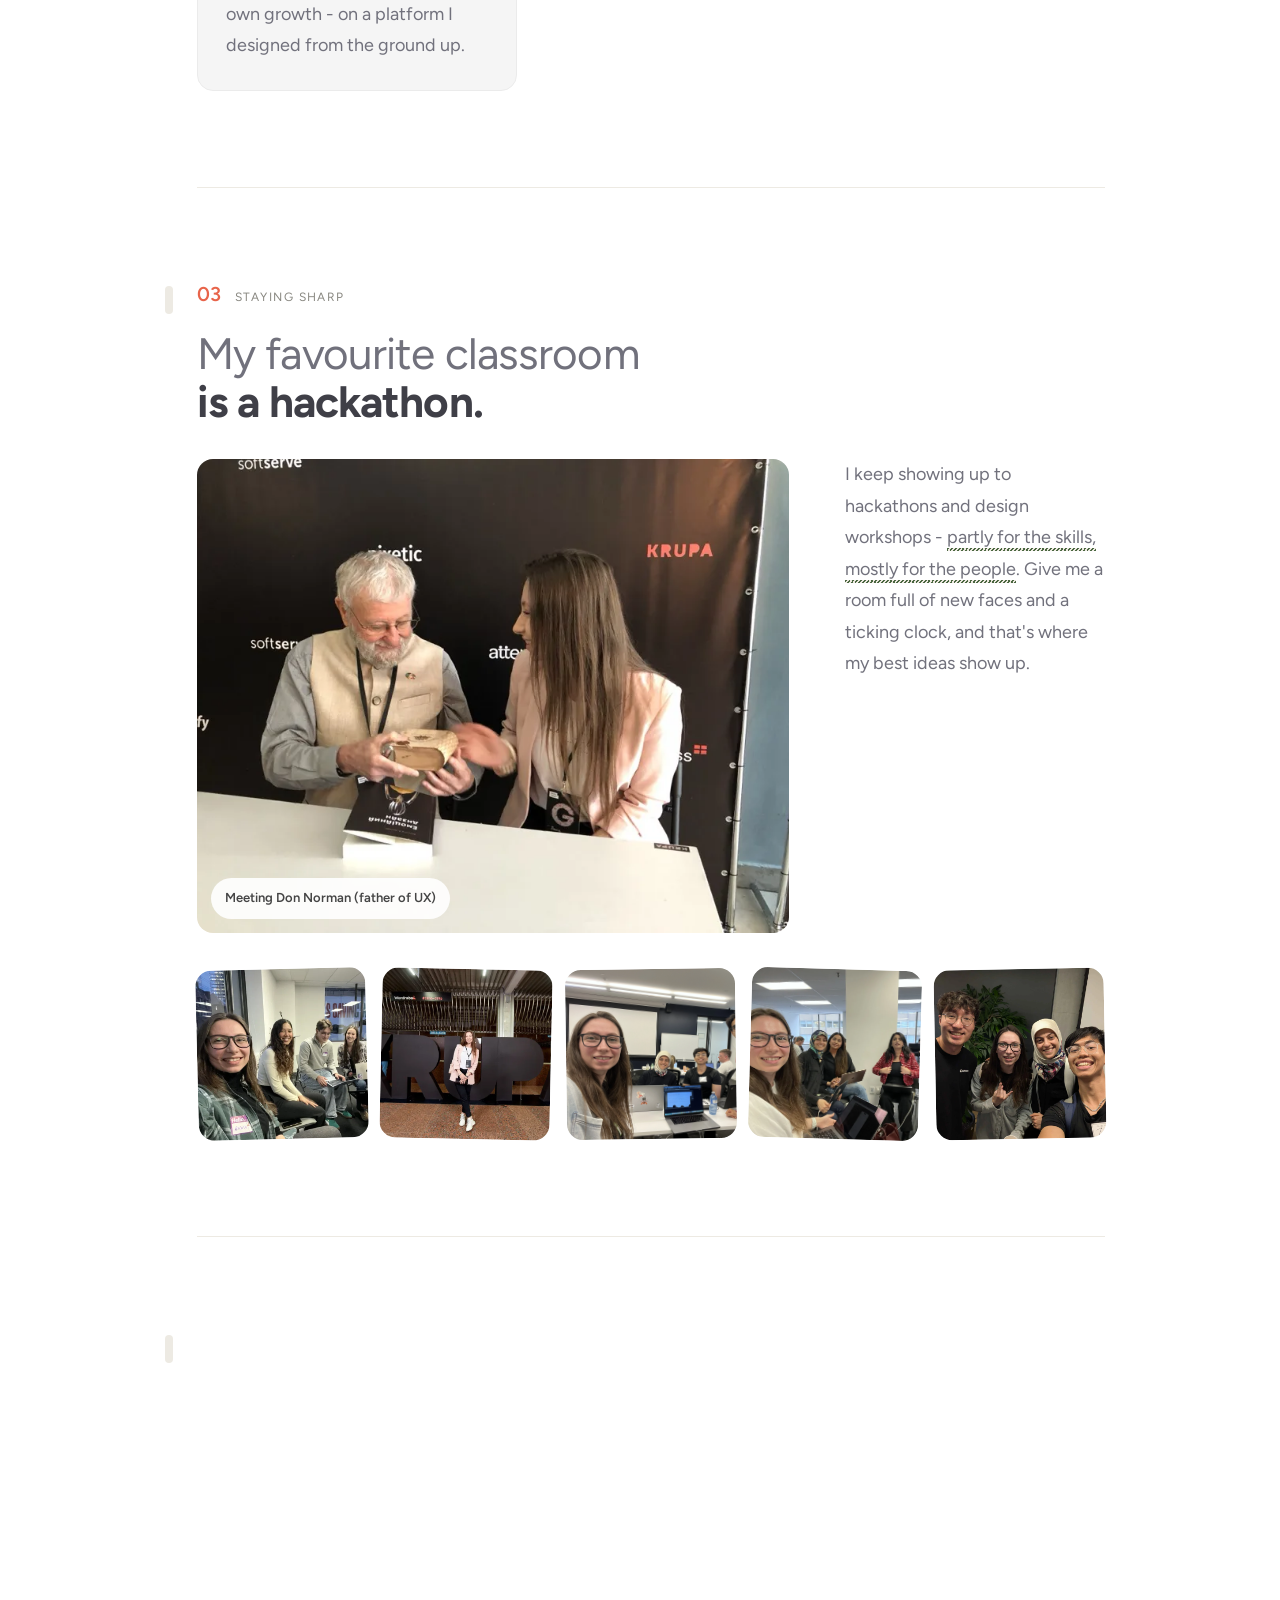
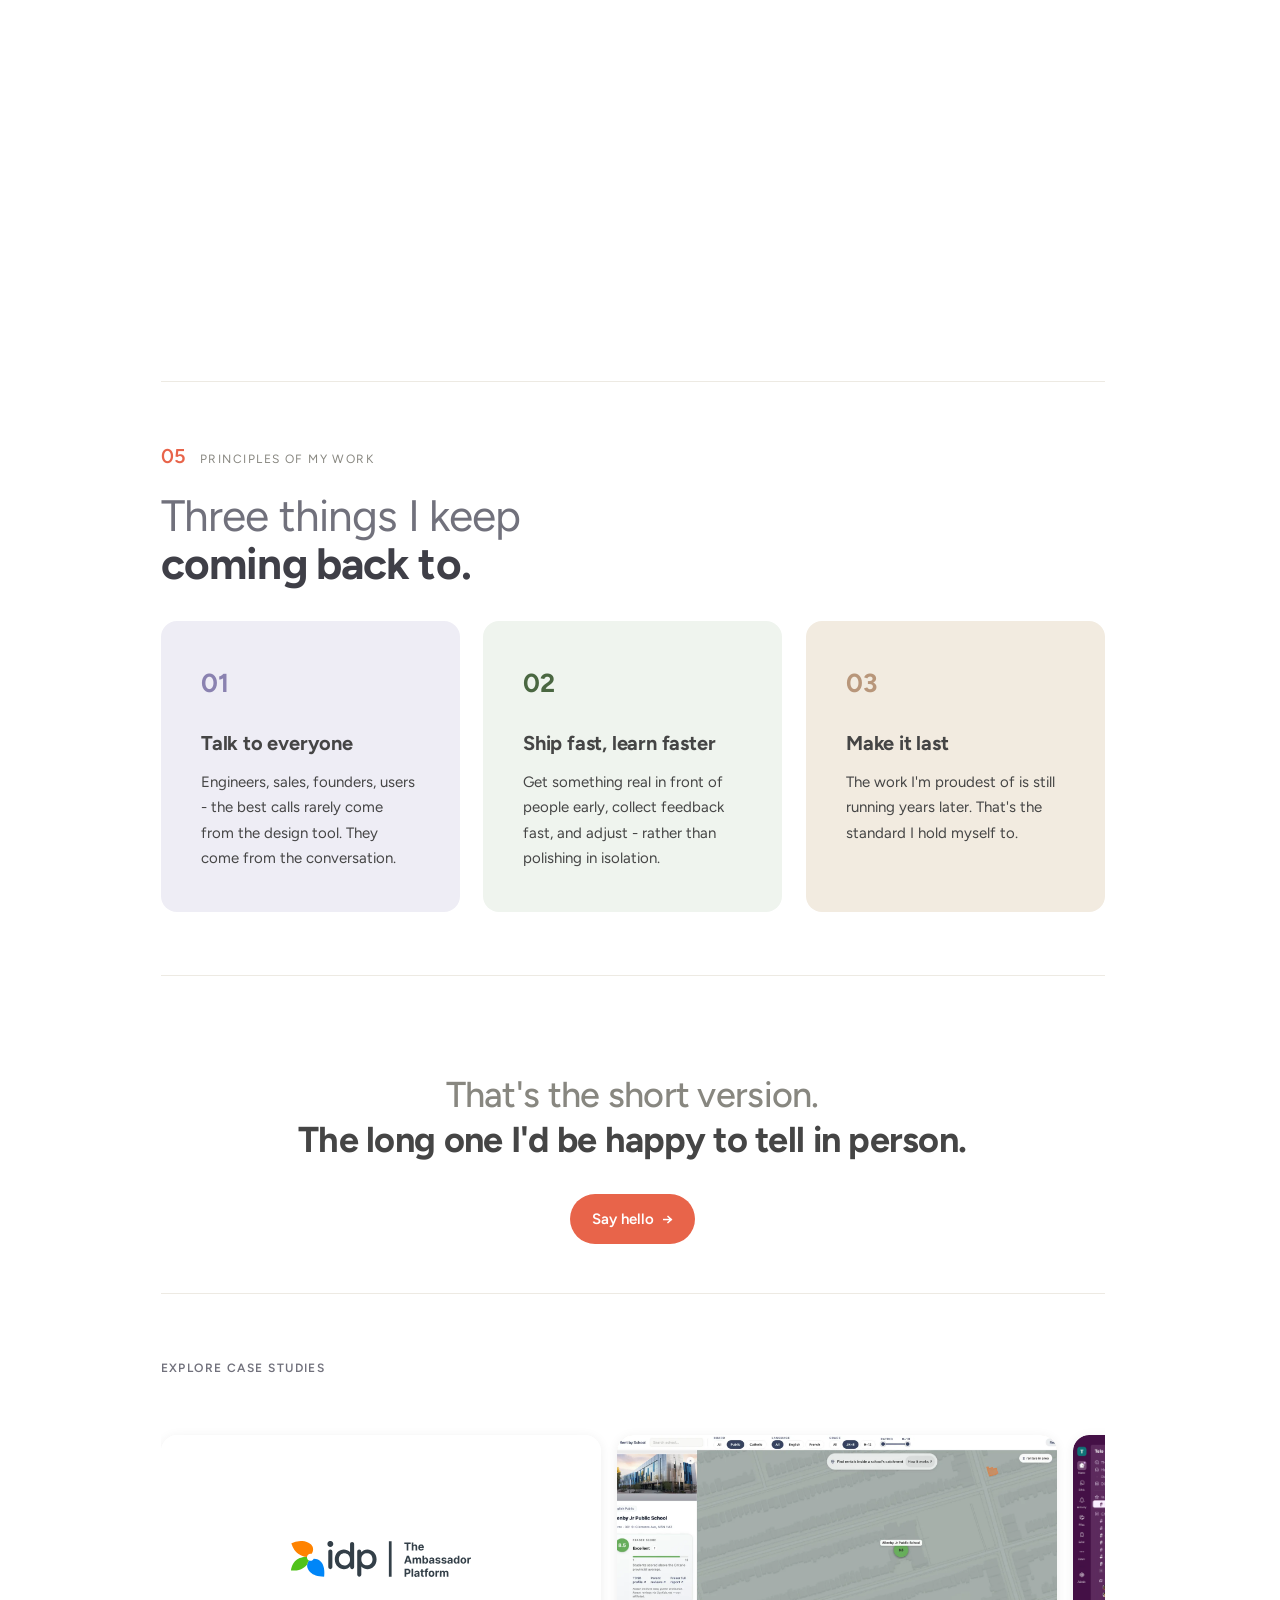
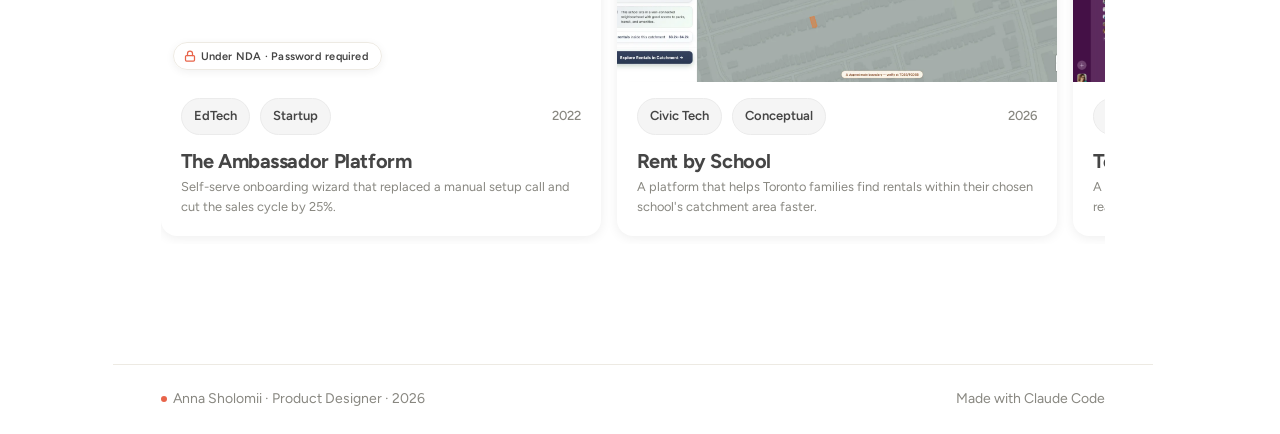
==== commit f0cc1043: "Lighten body text to soft charcoal (#454545), fix about.html footer bug, centralize color tokens int" ====
--- a/about.html
+++ b/about.html
@@ -7,6 +7,7 @@
 <link rel="icon" type="image/png" href="/Logo_upd.webp?v=2" />
 <link rel="apple-touch-icon" href="/Logo_upd.webp?v=2" />
 <link href="https://fonts.googleapis.com/css2?family=Figtree:ital,wght@0,300;0,400;0,500;0,600;1,400&display=swap" rel="stylesheet">
+<link rel="stylesheet" href="shared-tokens.css">
 <link rel="stylesheet" href="styles.css?v=87">
 </head>
 <body>
@@ -286,7 +287,7 @@
 
 #anna-bot{position:fixed;bottom:96px;right:32px;z-index:500;display:flex;flex-direction:column;align-items:flex-end;gap:10px}
 .bot-trigger-wrap{display:flex;flex-direction:column;align-items:center;gap:5px;cursor:pointer}
-.bot-ask-label{font-family:'Figtree',sans-serif;font-size:0.75rem;font-weight:600;color:#1A1A18;letter-spacing:-.01em;background:rgba(255,255,255,.88);-webkit-backdrop-filter:blur(6px);backdrop-filter:blur(6px);padding:3px 11px;border-radius:999px;box-shadow:0 2px 8px rgba(0,0,0,.09);white-space:nowrap}
+.bot-ask-label{font-family:'Figtree',sans-serif;font-size:0.75rem;font-weight:600;color:#454545;letter-spacing:-.01em;background:rgba(255,255,255,.88);-webkit-backdrop-filter:blur(6px);backdrop-filter:blur(6px);padding:3px 11px;border-radius:999px;box-shadow:0 2px 8px rgba(0,0,0,.09);white-space:nowrap}
 .bot-trigger{width:80px;height:92px;border:none;cursor:pointer;box-shadow:none;transition:transform .2s;position:relative;flex-shrink:0;padding:0;background:transparent;display:flex;align-items:center;justify-content:center;overflow:visible}
 .bot-trigger:hover{transform:scale(1.06);transform-origin:center bottom}
 .bot-trigger img{width:80px;height:88px;object-fit:contain;object-position:center top;display:block;flex-shrink:0}
@@ -299,20 +300,20 @@
 .bot-head{display:flex;align-items:center;gap:10px;padding:16px 18px;border-bottom:1px solid #EDEAE3;background:#FAF7F2}
 .bot-head img{width:36px;height:36px;object-fit:contain;flex-shrink:0}
 .bot-head-text{flex:1}
-.bot-head-name{font-size:0.9375rem;font-weight:700;color:#1A1A18;letter-spacing:-.01em}
+.bot-head-name{font-size:0.9375rem;font-weight:700;color:#454545;letter-spacing:-.01em}
 .bot-head-sub{font-size:0.75rem;color:#888780;margin-top:1px}
 .bot-close{background:none;border:none;cursor:pointer;color:#888780;font-size:1.25rem;line-height:1;padding:4px;border-radius:8px;transition:background .15s}
-.bot-close:hover{background:#EDEAE3;color:#1A1A18}
+.bot-close:hover{background:#EDEAE3;color:#454545}
 .bot-messages{flex:1;overflow-y:auto;padding:16px;display:flex;flex-direction:column;gap:10px;min-height:100px;max-height:260px}
-.bot-msg{background:#FAF7F2;border:1px solid #EDEAE3;border-radius:12px 12px 12px 4px;padding:10px 13px;font-size:0.875rem;line-height:1.6;color:#1A1A18;animation:msgIn .2s ease}
+.bot-msg{background:#FAF7F2;border:1px solid #EDEAE3;border-radius:12px 12px 12px 4px;padding:10px 13px;font-size:0.875rem;line-height:1.6;color:#454545;animation:msgIn .2s ease}
 .bot-msg b{color:#4A6741}
 .bot-user-msg{background:#4A6741;color:#fff;border-radius:12px 12px 4px 12px;padding:10px 13px;font-size:0.875rem;line-height:1.6;align-self:flex-end;border:none}
 @keyframes msgIn{from{opacity:0;transform:translateY(4px)}to{opacity:1;transform:none}}
 .bot-chips{padding:0 16px 12px;display:flex;flex-direction:column;gap:6px}
-.bot-chip{background:none;border:1px solid #EDEAE3;border-radius:8px;padding:8px 12px;font-family:'Figtree',sans-serif;font-size:0.875rem;font-weight:500;color:#1A1A18;cursor:pointer;text-align:left;transition:background .15s,border-color .15s;line-height:1.3}
+.bot-chip{background:none;border:1px solid #EDEAE3;border-radius:8px;padding:8px 12px;font-family:'Figtree',sans-serif;font-size:0.875rem;font-weight:500;color:#454545;cursor:pointer;text-align:left;transition:background .15s,border-color .15s;line-height:1.3}
 .bot-chip:hover{background:#FAF7F2;border-color:#D4C5B0}
 .bot-input-row{display:flex;gap:8px;padding:12px 16px;border-top:1px solid #EDEAE3;background:#FAF7F2}
-.bot-input{flex:1;border:1px solid #EDEAE3;border-radius:8px;padding:8px 12px;font-family:'Figtree',sans-serif;font-size:0.875rem;color:#1A1A18;background:#fff;outline:none;transition:border-color .15s}
+.bot-input{flex:1;border:1px solid #EDEAE3;border-radius:8px;padding:8px 12px;font-family:'Figtree',sans-serif;font-size:0.875rem;color:#454545;background:#fff;outline:none;transition:border-color .15s}
 .bot-input:focus{border-color:#4A6741}
 .bot-send{background:#4A6741;color:#fff;border:none;border-radius:8px;width:34px;height:34px;cursor:pointer;display:flex;align-items:center;justify-content:center;flex-shrink:0;transition:opacity .15s}
 .bot-send:hover{opacity:.85}
--- a/shared-tokens.css
+++ b/shared-tokens.css
@@ -0,0 +1,12 @@
+/* Shared color tokens - single source of truth for the whole portfolio.
+   Every page links this before its own stylesheet/inline styles, so a
+   palette change (like the ink color) only needs to happen here once.
+   Note: ambassador-case-study.html is excluded on purpose - it's built as
+   one self-contained encrypted file (see _private/README.md) and can't
+   depend on an external stylesheet, so its token block stays inline. */
+:root{
+  --color-coral:#E8644A;--color-coral-dark:#C44A32;--color-coral-tint:#FADBD4;
+  --color-ink:#454545;--color-mute:#71717C;--color-stone:#888780;--color-linen:#EDEAE3;
+  --color-cream:#FAF7F2;--color-white:#FFFFFF;
+  --color-sage:#B5C4B1;--color-sage-dark:#4A6741;--color-sand:#D4C5B0;--color-lavender:#C5C0D4;
+}
--- a/styles.css
+++ b/styles.css
@@ -1,7 +1,6 @@
 *,*::before,*::after{box-sizing:border-box;margin:0;padding:0}
 :root{
   --color-coral:#E8644A;--color-coral-dark:#C44A32;--color-coral-tint:#FADBD4;
-  --color-ink:#1A1A18;--color-mute:#71717C;--color-stone:#888780;--color-linen:#EDEAE3;
   --color-cream:#FAF7F2;--color-white:#FFFFFF;
   --color-sage:#B5C4B1;--color-sage-dark:#4A6741;--color-sand:#D4C5B0;--color-lavender:#C5C0D4;
   --green:#1a7a3b;--wide:1040px
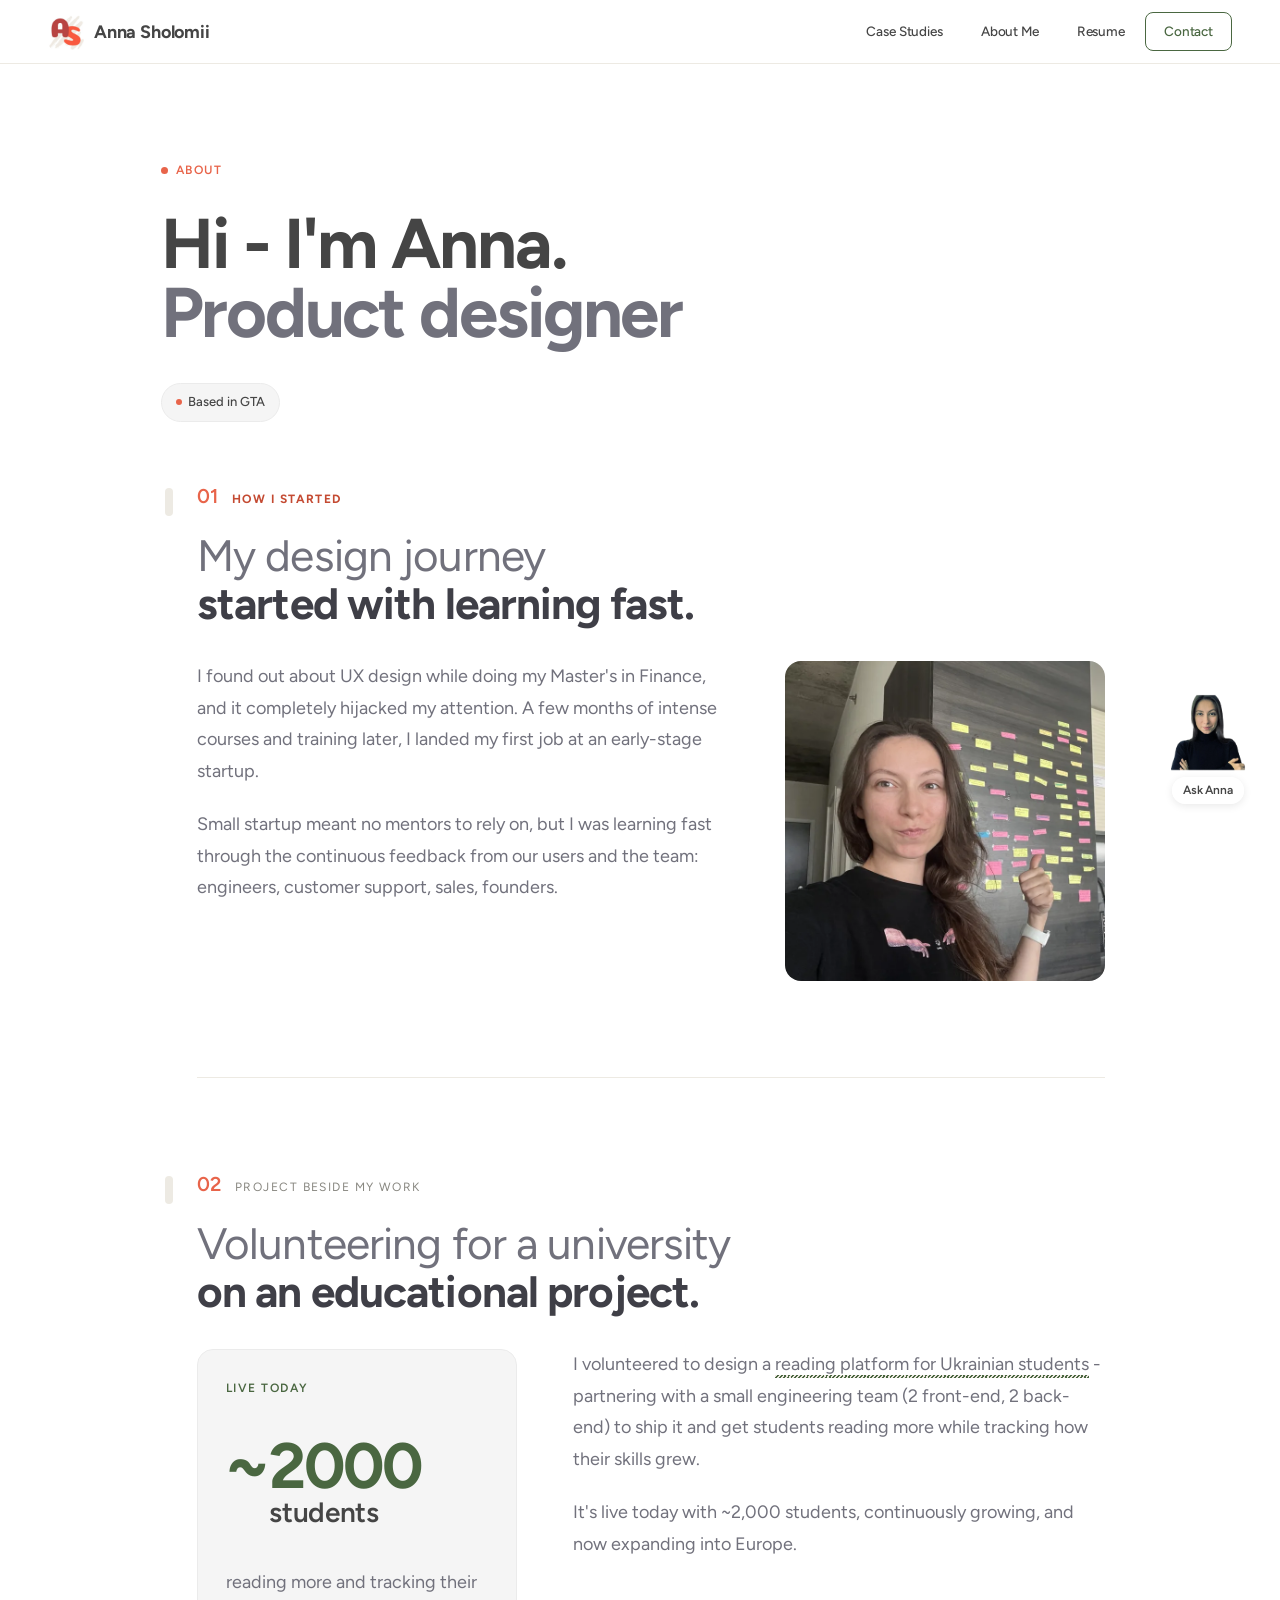
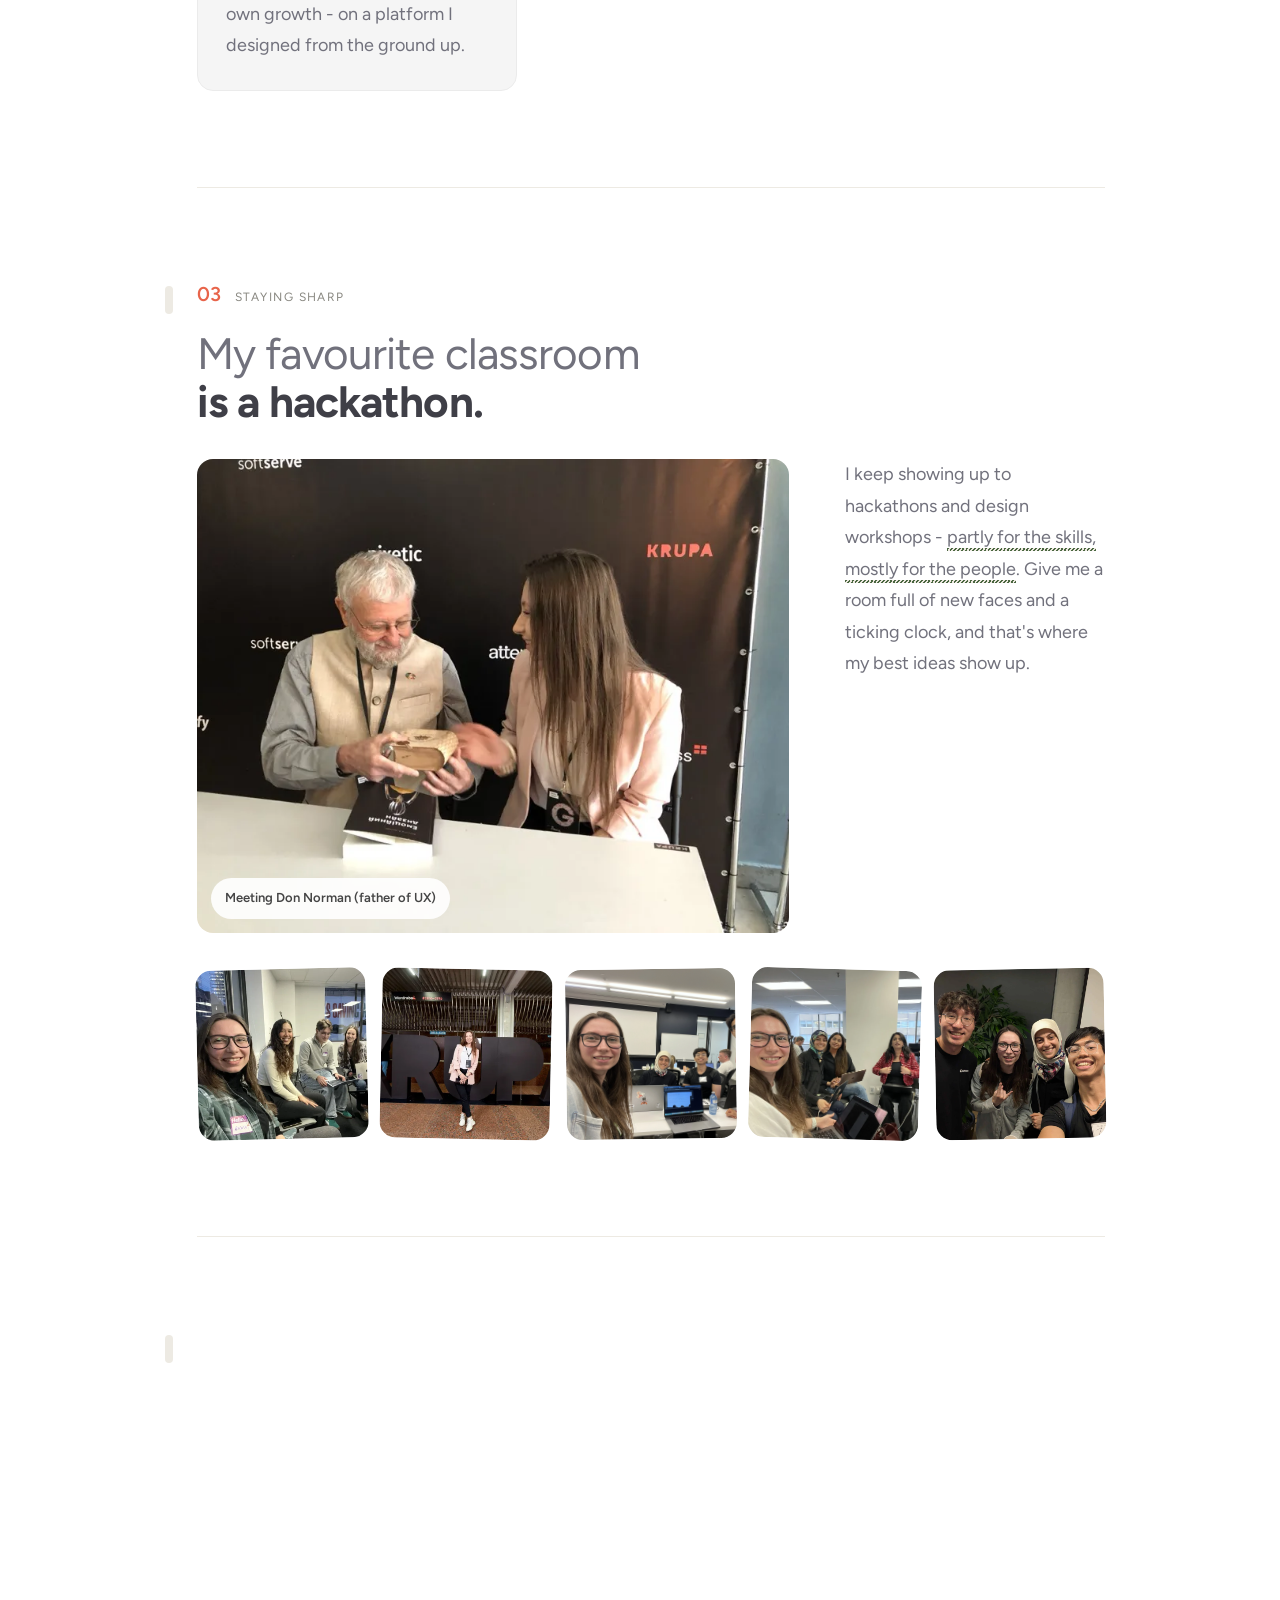
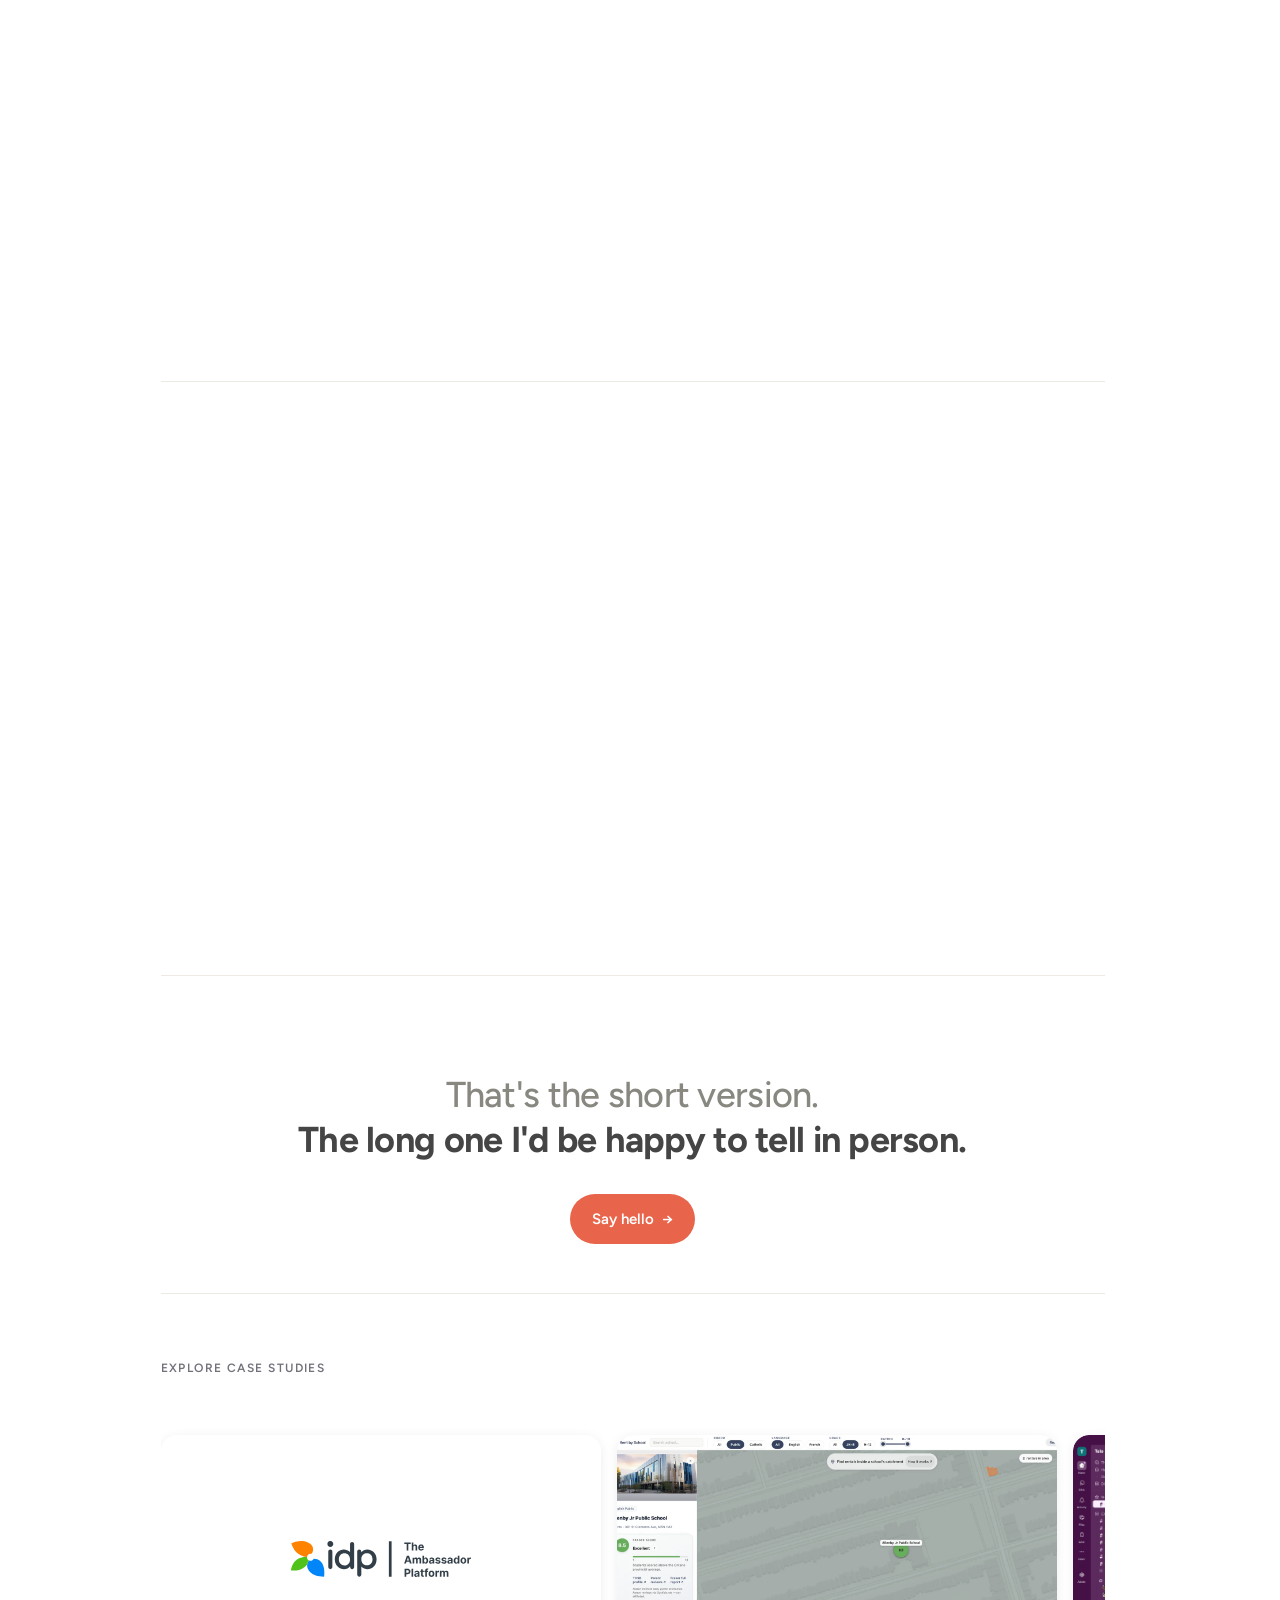
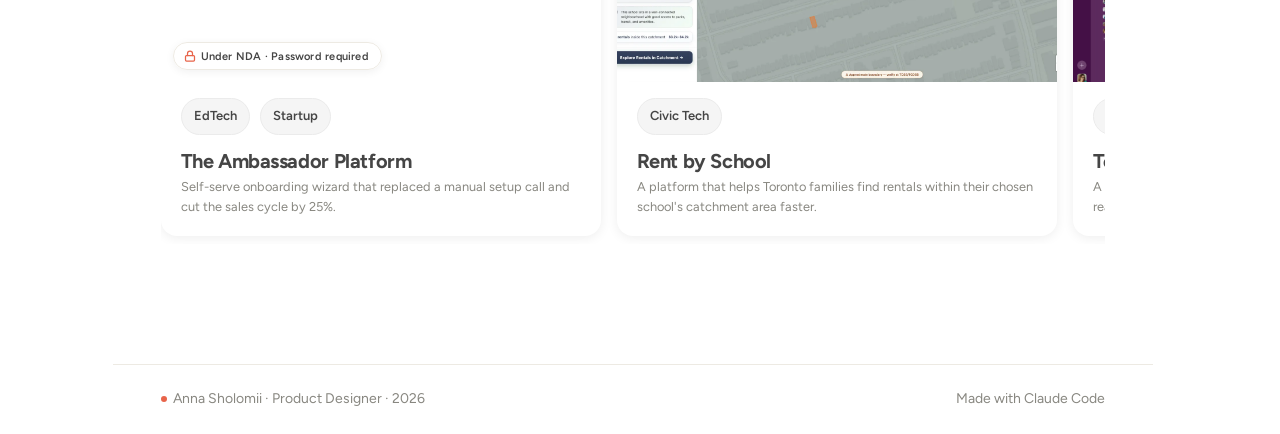
==== commit f1ff6892: "Update hero copy, section titles, and clean up tags/year chips" ====
--- a/about.html
+++ b/about.html
@@ -182,7 +182,7 @@
               <div class="hcp-img-overlay"><span class="hcp-glass-btn"><svg width="11" height="11" viewBox="0 0 24 24" fill="none" stroke="currentColor" stroke-width="2.5" stroke-linecap="round" stroke-linejoin="round"><rect x="3" y="11" width="18" height="11" rx="2" ry="2"/><path d="M7 11V7a5 5 0 0 1 10 0v4"/></svg>Under NDA · Password required</span></div>
             </div>
             <div class="hcp-slide-info">
-              <div class="cs-preview-tags"><span class="cs-preview-tag">EdTech</span><span class="cs-preview-tag">Startup</span><span class="cs-preview-tag cs-preview-tag--muted">2022</span></div>
+              <div class="cs-preview-tags"><span class="cs-preview-tag">EdTech</span><span class="cs-preview-tag">Startup</span></div>
               <h3 class="hcp-slide-title">The Ambassador Platform</h3>
               <p class="hcp-slide-desc">Self-serve onboarding wizard that replaced a manual setup call and cut the sales cycle by 25%.</p>
             </div>
@@ -195,7 +195,7 @@
               <div class="hcp-img-overlay"><span class="hcp-glass-btn"><svg width="11" height="11" viewBox="0 0 24 24" fill="none" stroke="currentColor" stroke-width="2.5" stroke-linecap="round" stroke-linejoin="round"><path d="M5 12h14M12 5l7 7-7 7"/></svg>View case study</span></div>
             </div>
             <div class="hcp-slide-info">
-              <div class="cs-preview-tags"><span class="cs-preview-tag">Civic Tech</span><span class="cs-preview-tag">Conceptual</span><span class="cs-preview-tag cs-preview-tag--muted">2026</span></div>
+              <div class="cs-preview-tags"><span class="cs-preview-tag">Civic Tech</span></div>
               <h3 class="hcp-slide-title">Rent by School</h3>
               <p class="hcp-slide-desc">A platform that helps Toronto families find rentals within their chosen school's catchment area faster.</p>
             </div>
@@ -207,7 +207,7 @@
               <div class="hcp-img-overlay"><span class="hcp-glass-btn"><svg width="11" height="11" viewBox="0 0 24 24" fill="none" stroke="currentColor" stroke-width="2.5" stroke-linecap="round" stroke-linejoin="round"><path d="M5 12h14M12 5l7 7-7 7"/></svg>View case study</span></div>
             </div>
             <div class="hcp-slide-info">
-              <div class="cs-preview-tags"><span class="cs-preview-tag">B2B SaaS</span><span class="cs-preview-tag">Conceptual</span><span class="cs-preview-tag cs-preview-tag--muted">2026</span></div>
+              <div class="cs-preview-tags"><span class="cs-preview-tag">B2B SaaS</span><span class="cs-preview-tag">Conceptual</span></div>
               <h3 class="hcp-slide-title">Telo</h3>
               <p class="hcp-slide-desc">A Slack-native alert that tells SaaS founders whether a metric drop is real and what to do next, reducing decision-making time.</p>
             </div>
@@ -225,7 +225,7 @@
               <div class="hcp-img-overlay"><span class="hcp-glass-btn"><svg width="11" height="11" viewBox="0 0 24 24" fill="none" stroke="currentColor" stroke-width="2.5" stroke-linecap="round" stroke-linejoin="round"><rect x="3" y="11" width="18" height="11" rx="2" ry="2"/><path d="M7 11V7a5 5 0 0 1 10 0v4"/></svg>Under NDA · Password required</span></div>
             </div>
             <div class="hcp-slide-info">
-              <div class="cs-preview-tags"><span class="cs-preview-tag">EdTech</span><span class="cs-preview-tag">Startup</span><span class="cs-preview-tag cs-preview-tag--muted">2022</span></div>
+              <div class="cs-preview-tags"><span class="cs-preview-tag">EdTech</span><span class="cs-preview-tag">Startup</span></div>
               <h3 class="hcp-slide-title">The Ambassador Platform</h3>
               <p class="hcp-slide-desc">Self-serve onboarding wizard that replaced a manual setup call and cut the sales cycle by 25%.</p>
             </div>
@@ -237,7 +237,7 @@
               <div class="hcp-img-overlay"><span class="hcp-glass-btn"><svg width="11" height="11" viewBox="0 0 24 24" fill="none" stroke="currentColor" stroke-width="2.5" stroke-linecap="round" stroke-linejoin="round"><path d="M5 12h14M12 5l7 7-7 7"/></svg>View case study</span></div>
             </div>
             <div class="hcp-slide-info">
-              <div class="cs-preview-tags"><span class="cs-preview-tag">Civic Tech</span><span class="cs-preview-tag">Conceptual</span><span class="cs-preview-tag cs-preview-tag--muted">2026</span></div>
+              <div class="cs-preview-tags"><span class="cs-preview-tag">Civic Tech</span></div>
               <h3 class="hcp-slide-title">Rent by School</h3>
               <p class="hcp-slide-desc">A platform that helps Toronto families find rentals within their chosen school's catchment area faster.</p>
             </div>
@@ -248,7 +248,7 @@
               <div class="hcp-img-overlay"><span class="hcp-glass-btn"><svg width="11" height="11" viewBox="0 0 24 24" fill="none" stroke="currentColor" stroke-width="2.5" stroke-linecap="round" stroke-linejoin="round"><path d="M5 12h14M12 5l7 7-7 7"/></svg>View case study</span></div>
             </div>
             <div class="hcp-slide-info">
-              <div class="cs-preview-tags"><span class="cs-preview-tag">B2B SaaS</span><span class="cs-preview-tag">Conceptual</span><span class="cs-preview-tag cs-preview-tag--muted">2026</span></div>
+              <div class="cs-preview-tags"><span class="cs-preview-tag">B2B SaaS</span><span class="cs-preview-tag">Conceptual</span></div>
               <h3 class="hcp-slide-title">Telo</h3>
               <p class="hcp-slide-desc">A Slack-native alert that tells SaaS founders whether a metric drop is real and what to do next, reducing decision-making time.</p>
             </div>
--- a/styles.css
+++ b/styles.css
@@ -525,9 +525,13 @@
   margin-left:auto;margin-right:auto;
   padding:32px 48px 24px;
 }
-.home-hero .story-eyebrow{margin-bottom:20px}
-.home-hero .story-tags{margin-top:20px;margin-bottom:0}
+.home-hero .story-tags{margin-top:20px;margin-bottom:0;justify-content:center}
 .home-hero .contact-body{margin-bottom:0;max-width:560px}
+.home-hero .contact-heading{text-align:center;font-size:clamp(1rem,4.5vw,3rem)}
+.home-hero-main-line{display:block;line-height:1.05;margin-top:0}
+.home-hero-kicker-line{display:flex;align-items:center;justify-content:center;gap:8px;font-size:clamp(0.75rem,3vw,1.375rem);font-weight:600;color:var(--color-mute);margin-bottom:8px;letter-spacing:-.01em;max-width:100%}
+.home-hero-title{display:flex;flex-direction:column;align-items:center;width:100%}
+.home-hero-main-line{max-width:100%}
 .home-greeting{
   font-family:'Figtree',sans-serif;
   font-size:clamp(0.75rem,1vw,0.875rem);
@@ -590,6 +594,7 @@
 }
 .home-section-intro{display:flex;flex-direction:column;align-items:flex-start;gap:0;max-width:640px}
 .home-section-num{margin-bottom:24px;align-items:center;gap:10px}
+.home-section-h{font-size:clamp(1.5rem,2.6vw,2rem)}
 .home-section-h em{color:#3F3F47;font-weight:700;font-style:normal}
 .home-section-head .cs-preview-more{flex-shrink:0;margin-top:0.15em}
 .home-section--anna .home-section-head{margin-bottom:28px}
@@ -710,14 +715,14 @@
   display:inline-flex;align-items:center;gap:6px;flex-shrink:0;
   padding:8px 14px;border-radius:999px;
   font-family:'Figtree',sans-serif;font-size:0.8125rem;font-weight:600;
-  color:var(--color-coral-dark);text-decoration:none;
-  background:var(--color-cream);border:1px solid rgba(232,100,74,.16);
+  color:var(--color-ink);text-decoration:none;
+  background:#F5F5F5;border:1px solid #EBEBEB;
   transition:background .2s ease,border-color .2s ease,color .2s ease,gap .18s ease;
   box-shadow:none;
 }
 .cs-preview-more:hover{
-  background:var(--color-coral-tint);border-color:rgba(232,100,74,.28);
-  color:var(--color-coral);gap:9px;
+  background:#EDEAE3;border-color:#D4C5B0;
+  color:var(--color-ink);gap:9px;
 }
 
 @media(prefers-reduced-motion:reduce){
